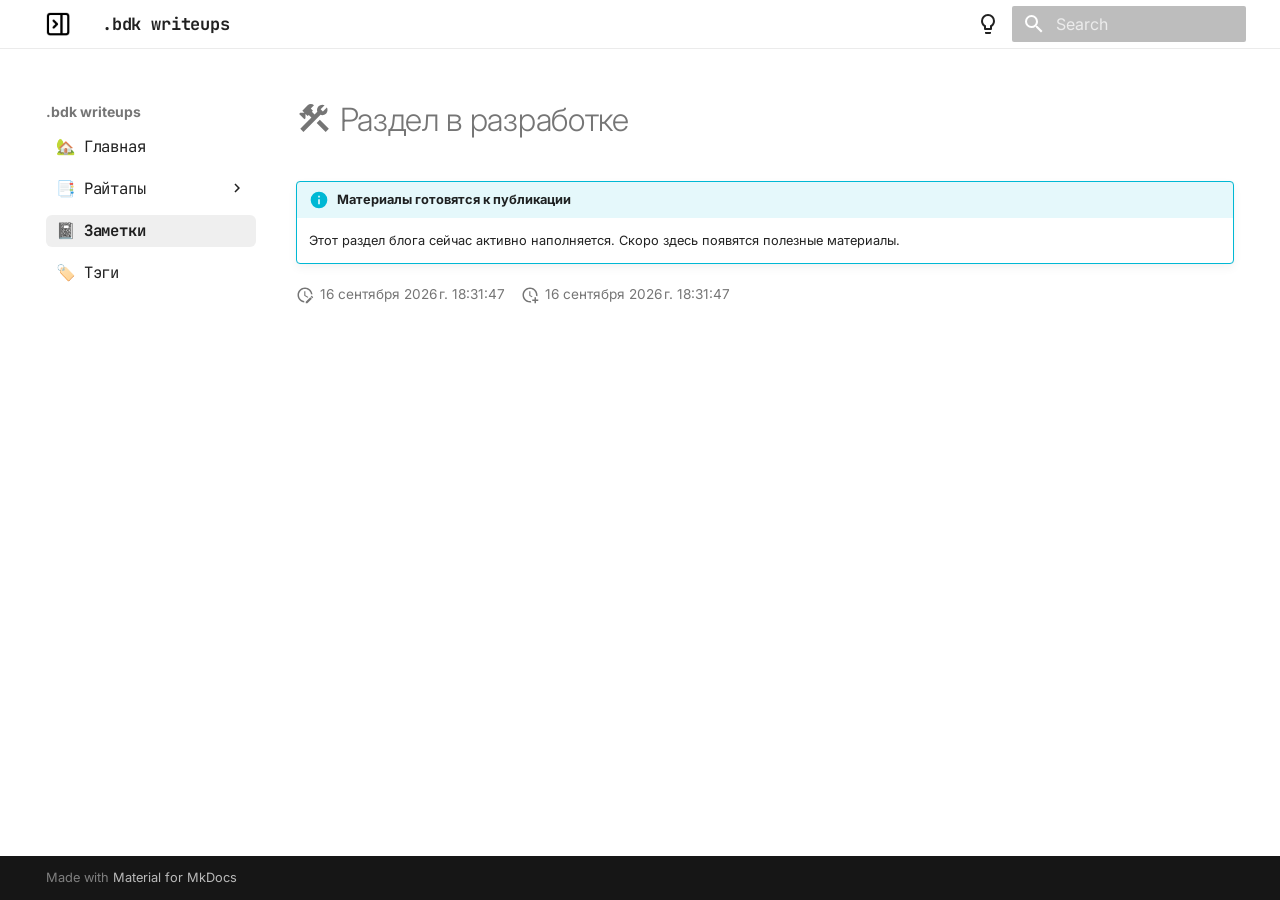
==== notes/index.html @ d3c8af9d "Deployed d3e4eca with MkDocs version: 1.6.1" ====
<!DOCTYPE html><html lang="en" class="no-js"><head>
    
      <meta charset="utf-8">
      <meta name="viewport" content="width=device-width,initial-scale=1">
      
      
      
        <link rel="canonical" href="https://bdk44.github.io/notes/">
      
      
        <link rel="prev" href="../linux/cherryblossom/">
      
      
        <link rel="next" href="../tags/">
      
      
        
      
      
      <link rel="icon" href="../bdk_favicon.webp">
      <meta name="generator" content="mkdocs-1.6.1, mkdocs-material-9.7.7">
    
    
      
        <title>📓 Заметки - .bdk writeups</title>
      
    
    
      <link rel="stylesheet" href="../assets/stylesheets/main.ec1eaa64.min.css">
      
        
        <link rel="stylesheet" href="../assets/stylesheets/palette.ab4e12ef.min.css">
      
      


    
    
      
    
    
      
        
        
        <link rel="preconnect" href="https://fonts.gstatic.com" crossorigin="">
        <link rel="stylesheet" href="https://fonts.googleapis.com/css?family=Inter:300,300i,400,400i,700,700i%7CJetBrains+Mono:400,400i,700,700i&amp;display=fallback">
        <style>:root{--md-text-font:"Inter";--md-code-font:"JetBrains Mono"}</style>
      
    
    
      <link rel="stylesheet" href="../stylesheets/custom.css">
    
    <script>__md_scope=new URL("..",location),__md_hash=e=>[...e].reduce(((e,_)=>(e<<5)-e+_.charCodeAt(0)),0),__md_get=(e,_=localStorage,t=__md_scope)=>JSON.parse(_.getItem(t.pathname+"."+e)),__md_set=(e,_,t=localStorage,a=__md_scope)=>{try{t.setItem(a.pathname+"."+e,JSON.stringify(_))}catch(e){}}</script>
    
      

    
    
  <link href="../assets/stylesheets/glightbox.min.css" rel="stylesheet"><script src="../assets/javascripts/glightbox.min.js"></script><style id="glightbox-style">
            html.glightbox-open { overflow: initial; height: 100%; }
            .gslide-title { margin-top: 0px; user-select: text; }
            .gslide-desc { color: #666; user-select: text; }
            .gslide-image img { background: white; }
            .gscrollbar-fixer { padding-right: 15px; }
            .gdesc-inner { font-size: 0.75rem; }
            body[data-md-color-scheme="slate"] .gdesc-inner { background: var(--md-default-bg-color); }
            body[data-md-color-scheme="slate"] .gslide-title { color: var(--md-default-fg-color); }
            body[data-md-color-scheme="slate"] .gslide-desc { color: var(--md-default-fg-color); }
        </style></head>
  
  
    
    
      
    
    
    
    
    <body dir="ltr" data-md-color-scheme="default" data-md-color-primary="indigo" data-md-color-accent="indigo">
  
    
    <input class="md-toggle" data-md-toggle="drawer" type="checkbox" id="__drawer" autocomplete="off">
    <input class="md-toggle" data-md-toggle="search" type="checkbox" id="__search" autocomplete="off">
    <label class="md-overlay" for="__drawer"></label>
    <div data-md-component="skip">
      
        
        <a href="#_1" class="md-skip">
          Skip to content
        </a>
      
    </div>
    <div data-md-component="announce">
      
    </div>
    
    
      

  

<header class="md-header md-header--shadow" data-md-component="header">
  <nav class="md-header__inner md-grid" aria-label="Header">
    <a href=".." title=".bdk writeups" class="md-header__button md-logo" aria-label=".bdk writeups" data-md-component="logo">
      
  <img src="../wr_logo.webp" alt="logo">

    </a>
    <label class="md-header__button md-icon" for="__drawer">
      
      <svg xmlns="http://www.w3.org/2000/svg" viewBox="0 0 24 24"><path d="M3 6h18v2H3zm0 5h18v2H3zm0 5h18v2H3z"></path></svg>
    </label>
    <div class="md-header__title" data-md-component="header-title">
      <div class="md-header__ellipsis">
        <div class="md-header__topic">
          <span class="md-ellipsis">
            .bdk writeups
          </span>
        </div>
        <div class="md-header__topic" data-md-component="header-topic">
          <span class="md-ellipsis">
            
              📓 Заметки
            
          </span>
        </div>
      </div>
    </div>
    
      
        <form class="md-header__option" data-md-component="palette">
  
    
    
    
    <input class="md-option" data-md-color-media="" data-md-color-scheme="default" data-md-color-primary="indigo" data-md-color-accent="indigo" aria-label="Переключить на тёмную тему" type="radio" name="__palette" id="__palette_0">
    
      <label class="md-header__button md-icon" title="Переключить на тёмную тему" for="__palette_1" hidden="">
        <svg xmlns="http://www.w3.org/2000/svg" viewBox="0 0 24 24"><path d="M12 2a7 7 0 0 1 7 7c0 2.38-1.19 4.47-3 5.74V17a1 1 0 0 1-1 1H9a1 1 0 0 1-1-1v-2.26C6.19 13.47 5 11.38 5 9a7 7 0 0 1 7-7M9 21v-1h6v1a1 1 0 0 1-1 1h-4a1 1 0 0 1-1-1m3-17a5 5 0 0 0-5 5c0 2.05 1.23 3.81 3 4.58V16h4v-2.42c1.77-.77 3-2.53 3-4.58a5 5 0 0 0-5-5"></path></svg>
      </label>
    
  
    
    
    
    <input class="md-option" data-md-color-media="" data-md-color-scheme="slate" data-md-color-primary="indigo" data-md-color-accent="indigo" aria-label="Переключить на светлую тему" type="radio" name="__palette" id="__palette_1">
    
      <label class="md-header__button md-icon" title="Переключить на светлую тему" for="__palette_0" hidden="">
        <svg xmlns="http://www.w3.org/2000/svg" viewBox="0 0 24 24"><path d="M12 2a7 7 0 0 0-7 7c0 2.38 1.19 4.47 3 5.74V17a1 1 0 0 0 1 1h6a1 1 0 0 0 1-1v-2.26c1.81-1.27 3-3.36 3-5.74a7 7 0 0 0-7-7M9 21a1 1 0 0 0 1 1h4a1 1 0 0 0 1-1v-1H9z"></path></svg>
      </label>
    
  
</form>
      
    
    
      <script>var palette=__md_get("__palette");if(palette&&palette.color){if("(prefers-color-scheme)"===palette.color.media){var media=matchMedia("(prefers-color-scheme: light)"),input=document.querySelector(media.matches?"[data-md-color-media='(prefers-color-scheme: light)']":"[data-md-color-media='(prefers-color-scheme: dark)']");palette.color.media=input.getAttribute("data-md-color-media"),palette.color.scheme=input.getAttribute("data-md-color-scheme"),palette.color.primary=input.getAttribute("data-md-color-primary"),palette.color.accent=input.getAttribute("data-md-color-accent")}for(var[key,value]of Object.entries(palette.color))document.body.setAttribute("data-md-color-"+key,value)}</script>
    
    
    
      
      
        <label class="md-header__button md-icon" for="__search">
          
          <svg xmlns="http://www.w3.org/2000/svg" viewBox="0 0 24 24"><path d="M9.5 3A6.5 6.5 0 0 1 16 9.5c0 1.61-.59 3.09-1.56 4.23l.27.27h.79l5 5-1.5 1.5-5-5v-.79l-.27-.27A6.52 6.52 0 0 1 9.5 16 6.5 6.5 0 0 1 3 9.5 6.5 6.5 0 0 1 9.5 3m0 2C7 5 5 7 5 9.5S7 14 9.5 14 14 12 14 9.5 12 5 9.5 5"></path></svg>
        </label>
        <div class="md-search" data-md-component="search" role="dialog">
  <label class="md-search__overlay" for="__search"></label>
  <div class="md-search__inner" role="search">
    <form class="md-search__form" name="search">
      <input type="text" class="md-search__input" name="query" aria-label="Search" placeholder="Search" autocapitalize="off" autocorrect="off" autocomplete="off" spellcheck="false" data-md-component="search-query" required="">
      <label class="md-search__icon md-icon" for="__search">
        
        <svg xmlns="http://www.w3.org/2000/svg" viewBox="0 0 24 24"><path d="M9.5 3A6.5 6.5 0 0 1 16 9.5c0 1.61-.59 3.09-1.56 4.23l.27.27h.79l5 5-1.5 1.5-5-5v-.79l-.27-.27A6.52 6.52 0 0 1 9.5 16 6.5 6.5 0 0 1 3 9.5 6.5 6.5 0 0 1 9.5 3m0 2C7 5 5 7 5 9.5S7 14 9.5 14 14 12 14 9.5 12 5 9.5 5"></path></svg>
        
        <svg xmlns="http://www.w3.org/2000/svg" viewBox="0 0 24 24"><path d="M20 11v2H8l5.5 5.5-1.42 1.42L4.16 12l7.92-7.92L13.5 5.5 8 11z"></path></svg>
      </label>
      <nav class="md-search__options" aria-label="Search">
        
        <button type="reset" class="md-search__icon md-icon" title="Clear" aria-label="Clear" tabindex="-1">
          
          <svg xmlns="http://www.w3.org/2000/svg" viewBox="0 0 24 24"><path d="M19 6.41 17.59 5 12 10.59 6.41 5 5 6.41 10.59 12 5 17.59 6.41 19 12 13.41 17.59 19 19 17.59 13.41 12z"></path></svg>
        </button>
      </nav>
      
    </form>
    <div class="md-search__output">
      <div class="md-search__scrollwrap" tabindex="0" data-md-scrollfix="">
        <div class="md-search-result" data-md-component="search-result">
          <div class="md-search-result__meta">
            Initializing search
          </div>
          <ol class="md-search-result__list" role="presentation"></ol>
        </div>
      </div>
    </div>
  </div>
</div>
      
    
    
  </nav>
  
</header>
    
    <div class="md-container" data-md-component="container">
      
      
        
          
        
      
      <main class="md-main" data-md-component="main">
        <div class="md-main__inner md-grid">
          
            
              
                
              
              <div class="md-sidebar md-sidebar--primary" data-md-component="sidebar" data-md-type="navigation">
                <div class="md-sidebar__scrollwrap">
                  <div class="md-sidebar__inner">
                    



<nav class="md-nav md-nav--primary" aria-label="Navigation" data-md-level="0">
  <label class="md-nav__title" for="__drawer">
    <a href=".." title=".bdk writeups" class="md-nav__button md-logo" aria-label=".bdk writeups" data-md-component="logo">
      
  <img src="../wr_logo.webp" alt="logo">

    </a>
    .bdk writeups
  </label>
  
  <ul class="md-nav__list" data-md-scrollfix="">
    
      
      
  
  
  
  
    <li class="md-nav__item">
      <a href=".." class="md-nav__link">
        
  
  
  <span class="md-ellipsis">
    
  
    🏡 Главная
  

    
  </span>
  
  

      </a>
    </li>
  

    
      
      
  
  
  
  
    
    
    
    
    
    <li class="md-nav__item md-nav__item--nested">
      
        
        
        <input class="md-nav__toggle md-toggle " type="checkbox" id="__nav_2">
        
          
          <label class="md-nav__link" for="__nav_2" id="__nav_2_label" tabindex="0">
            
  
  
  <span class="md-ellipsis">
    
  
    📑 Райтапы
  

    
  </span>
  
  

            <span class="md-nav__icon md-icon"></span>
          </label>
        
        <nav class="md-nav" data-md-level="1" aria-labelledby="__nav_2_label" aria-expanded="false">
          <label class="md-nav__title" for="__nav_2">
            <span class="md-nav__icon md-icon"></span>
            
  
    📑 Райтапы
  

          </label>
          <ul class="md-nav__list" data-md-scrollfix="">
            
              
                
  
  
  
  
    
    
    
    
    
    <li class="md-nav__item md-nav__item--nested">
      
        
        
        <input class="md-nav__toggle md-toggle " type="checkbox" id="__nav_2_1">
        
          
          <label class="md-nav__link" for="__nav_2_1" id="__nav_2_1_label" tabindex="0">
            
  
  
  <span class="md-ellipsis">
    
  
    🪟 Windows
  

    
  </span>
  
  

            <span class="md-nav__icon md-icon"></span>
          </label>
        
        <nav class="md-nav" data-md-level="2" aria-labelledby="__nav_2_1_label" aria-expanded="false">
          <label class="md-nav__title" for="__nav_2_1">
            <span class="md-nav__icon md-icon"></span>
            
  
    🪟 Windows
  

          </label>
          <ul class="md-nav__list" data-md-scrollfix="">
            
              
                
  
  
  
  
    <li class="md-nav__item">
      <a href="../Windows/administrator.md" class="md-nav__link">
        
  
  
  <span class="md-ellipsis">
    
  
    HTB: Administrator (Medium)
  

    
  </span>
  
  

      </a>
    </li>
  

              
            
          </ul>
        </nav>
      
    </li>
  

              
            
              
                
  
  
  
  
    
    
    
    
    
    <li class="md-nav__item md-nav__item--nested">
      
        
        
        <input class="md-nav__toggle md-toggle " type="checkbox" id="__nav_2_2">
        
          
          <label class="md-nav__link" for="__nav_2_2" id="__nav_2_2_label" tabindex="0">
            
  
  
  <span class="md-ellipsis">
    
  
    🐧 Linux
  

    
  </span>
  
  

            <span class="md-nav__icon md-icon"></span>
          </label>
        
        <nav class="md-nav" data-md-level="2" aria-labelledby="__nav_2_2_label" aria-expanded="false">
          <label class="md-nav__title" for="__nav_2_2">
            <span class="md-nav__icon md-icon"></span>
            
  
    🐧 Linux
  

          </label>
          <ul class="md-nav__list" data-md-scrollfix="">
            
              
                
  
  
  
  
    <li class="md-nav__item">
      <a href="../linux/cherryblossom/" class="md-nav__link">
        
  
  
    <svg xmlns="http://www.w3.org/2000/svg" viewBox="0 0 24 24"><path d="M10.705 0C7.54 0 4.902 2.285 4.349 5.291a4.525 4.525 0 0 0-4.107 4.5 4.525 4.525 0 0 0 4.52 4.52h6.761a.625.625 0 1 0 0-1.25H4.761a3.273 3.273 0 0 1-3.27-3.27A3.273 3.273 0 0 1 6.59 7.08a.625.625 0 0 0 .7-1.035 4.5 4.5 0 0 0-1.68-.69 5.22 5.22 0 0 1 5.096-4.104 5.22 5.22 0 0 1 5.174 4.57 5 5 0 0 0-.488.305.625.625 0 1 0 .731 1.013 3.25 3.25 0 0 1 1.912-.616 3.28 3.28 0 0 1 3.203 2.61.625.625 0 0 0 1.225-.251 4.53 4.53 0 0 0-4.428-3.61 4.5 4.5 0 0 0-.958.105C16.556 2.328 13.9 0 10.705 0m5.192 10.64a.9.9 0 0 0-.462.108.9.9 0 0 0-.313.29 1.3 1.3 0 0 0-.175.427 2.4 2.4 0 0 0-.054.514q0 .271.054.517.055.246.175.43a.9.9 0 0 0 .313.297q.19.11.462.11.27 0 .46-.11a.9.9 0 0 0 .309-.296q.12-.185.173-.431.054-.246.054-.517 0-.27-.054-.514a1.3 1.3 0 0 0-.173-.426.9.9 0 0 0-.309-.291.9.9 0 0 0-.46-.108m6.486 0a.9.9 0 0 0-.462.108.9.9 0 0 0-.313.29 1.3 1.3 0 0 0-.175.427 2.4 2.4 0 0 0-.053.514q0 .271.053.517.055.246.175.43a.9.9 0 0 0 .313.297q.19.11.462.11.27 0 .46-.11a.9.9 0 0 0 .31-.296q.117-.185.172-.431t.054-.517q0-.27-.054-.514a1.3 1.3 0 0 0-.173-.426.9.9 0 0 0-.308-.291.9.9 0 0 0-.461-.108m-8.537.068-.84.618.313.43.476-.368v1.877h.603v-2.557zm6.486 0-.841.618.314.43.477-.368v1.877h.603v-2.557zm-4.435.445q.119 0 .193.084.074.085.114.21.039.125.054.269a2.5 2.5 0 0 1 0 .533q-.015.145-.054.27a.6.6 0 0 1-.114.21.24.24 0 0 1-.193.085.25.25 0 0 1-.195-.086.6.6 0 0 1-.118-.209 1.3 1.3 0 0 1-.056-.27 2.7 2.7 0 0 1 0-.533q.015-.144.056-.27a.6.6 0 0 1 .118-.209.25.25 0 0 1 .195-.084m6.486 0q.12 0 .193.084.074.085.114.21t.054.269a2.5 2.5 0 0 1 0 .533q-.014.145-.054.27a.6.6 0 0 1-.114.21.24.24 0 0 1-.193.085.25.25 0 0 1-.195-.086.6.6 0 0 1-.117-.209 1.3 1.3 0 0 1-.056-.27 2.6 2.6 0 0 1 0-.533q.014-.144.056-.27a.6.6 0 0 1 .117-.209.25.25 0 0 1 .195-.084m-2.191 3.51a.93.93 0 0 0-.463.109.9.9 0 0 0-.312.291q-.12.182-.175.426a2.4 2.4 0 0 0-.054.514q0 .27.054.516t.175.432a.9.9 0 0 0 .312.296.9.9 0 0 0 .463.11q.27 0 .46-.11a.9.9 0 0 0 .308-.296 1.3 1.3 0 0 0 .174-.432q.054-.245.054-.516 0-.27-.054-.514a1.3 1.3 0 0 0-.174-.426.9.9 0 0 0-.309-.291.9.9 0 0 0-.46-.108zm-6.402.07-.841.617.314.43.476-.369v1.878h.604v-2.557zm2.125 0-.841.617.314.43.477-.369v1.878h.603v-2.557zm2.116 0-.84.617.313.43.477-.369v1.878h.603v-2.557zm2.16.443q.12 0 .194.085a.6.6 0 0 1 .114.21q.04.124.053.269a2.6 2.6 0 0 1 0 .532 1.3 1.3 0 0 1-.053.27.6.6 0 0 1-.114.21.24.24 0 0 1-.193.085.25.25 0 0 1-.196-.085.6.6 0 0 1-.117-.21 1.3 1.3 0 0 1-.056-.27 2.6 2.6 0 0 1 0-.532q.014-.145.056-.27a.6.6 0 0 1 .117-.209.25.25 0 0 1 .196-.085zm-6.729 3.073a.7.7 0 0 0-.335.078.66.66 0 0 0-.227.211.9.9 0 0 0-.127.31q-.04.177-.04.373c0 .196.013.256.04.375a.9.9 0 0 0 .127.313.65.65 0 0 0 .227.215q.138.08.335.08a.66.66 0 0 0 .334-.08.65.65 0 0 0 .225-.215q.086-.135.125-.313a1.8 1.8 0 0 0 .04-.375q0-.195-.04-.373a.9.9 0 0 0-.125-.31.66.66 0 0 0-.225-.21.67.67 0 0 0-.334-.08zm3.086 0a.7.7 0 0 0-.336.078.66.66 0 0 0-.226.211.9.9 0 0 0-.127.31 1.7 1.7 0 0 0-.04.373q0 .197.04.375a.9.9 0 0 0 .127.313q.088.135.226.215.14.08.336.08a.66.66 0 0 0 .334-.08.65.65 0 0 0 .224-.215q.087-.135.126-.313a1.75 1.75 0 0 0 0-.748 1 1 0 0 0-.126-.31.66.66 0 0 0-.224-.21.67.67 0 0 0-.334-.08zm5.108 0a.7.7 0 0 0-.336.078.66.66 0 0 0-.226.211.9.9 0 0 0-.127.31q-.04.177-.04.373c0 .196.013.256.04.375a.9.9 0 0 0 .127.313q.087.135.226.215.14.08.336.08t.334-.08a.65.65 0 0 0 .224-.215q.087-.135.126-.313a1.8 1.8 0 0 0 .04-.375q0-.195-.04-.373a1 1 0 0 0-.126-.31.66.66 0 0 0-.224-.21.67.67 0 0 0-.334-.08zm-6.658.05-.61.448.227.311.346-.266v1.362h.438v-1.856zm3.068 0-.61.448.227.311.346-.266v1.362h.438v-1.856zm5.108 0-.611.448.228.311.346-.266v1.362h.438v-1.856zm-9.712.322q.087 0 .14.062a.4.4 0 0 1 .083.151 1 1 0 0 1 .04.196 2 2 0 0 1 0 .386 1 1 0 0 1-.04.197.4.4 0 0 1-.083.152.18.18 0 0 1-.14.061.18.18 0 0 1-.141-.06.4.4 0 0 1-.085-.153 1 1 0 0 1-.041-.197 2 2 0 0 1 0-.386 1 1 0 0 1 .04-.196.4.4 0 0 1 .086-.151.18.18 0 0 1 .141-.062m3.086 0q.086 0 .14.062a.4.4 0 0 1 .082.151 1 1 0 0 1 .04.196 2 2 0 0 1 0 .386 1 1 0 0 1-.04.197.4.4 0 0 1-.082.152.18.18 0 0 1-.14.061.18.18 0 0 1-.141-.06.4.4 0 0 1-.086-.153 1 1 0 0 1-.04-.197 2 2 0 0 1-.011-.195q0-.086.01-.191a1 1 0 0 1 .041-.196.4.4 0 0 1 .086-.151.18.18 0 0 1 .141-.062m5.108 0q.087 0 .14.062a.4.4 0 0 1 .082.151 1 1 0 0 1 .04.196 2 2 0 0 1 0 .386 1 1 0 0 1-.04.197.4.4 0 0 1-.082.152.18.18 0 0 1-.14.061.18.18 0 0 1-.142-.06.4.4 0 0 1-.085-.153 1 1 0 0 1-.04-.197 2 2 0 0 1-.011-.195q0-.086.01-.191a1 1 0 0 1 .04-.196.5.5 0 0 1 .086-.151.18.18 0 0 1 .142-.062m-1.684 1.814a.7.7 0 0 0-.336.079.66.66 0 0 0-.227.21.9.9 0 0 0-.127.31 1.7 1.7 0 0 0 0 .748 1 1 0 0 0 .127.314q.088.135.227.215.14.08.336.08a.66.66 0 0 0 .334-.08.65.65 0 0 0 .224-.215q.087-.135.126-.314a1.7 1.7 0 0 0-.001-.747.9.9 0 0 0-.125-.31.65.65 0 0 0-.224-.211.67.67 0 0 0-.334-.079m3.063 0a.7.7 0 0 0-.336.079.7.7 0 0 0-.227.21.9.9 0 0 0-.127.31 1.7 1.7 0 0 0 0 .748.9.9 0 0 0 .127.314.66.66 0 0 0 .227.215q.138.08.336.08a.65.65 0 0 0 .334-.08.65.65 0 0 0 .223-.215q.087-.135.126-.314a1.7 1.7 0 0 0 0-.747.9.9 0 0 0-.126-.31.65.65 0 0 0-.223-.211.67.67 0 0 0-.334-.079m-1.545.05-.611.448.228.312.346-.267v1.363h.438v-1.856zm-1.518.323q.086 0 .14.061a.4.4 0 0 1 .082.152 1 1 0 0 1 .04.195 2 2 0 0 1 0 .387 1 1 0 0 1-.04.197.4.4 0 0 1-.082.152.18.18 0 0 1-.14.06.18.18 0 0 1-.142-.06.4.4 0 0 1-.085-.152 1 1 0 0 1-.04-.197 2 2 0 0 1-.011-.195q0-.087.01-.192a1 1 0 0 1 .041-.195q.03-.09.085-.152a.18.18 0 0 1 .142-.061m3.063 0q.086 0 .14.061a.4.4 0 0 1 .082.152 1 1 0 0 1 .04.195 2 2 0 0 1 0 .387 1 1 0 0 1-.04.197.4.4 0 0 1-.083.152.18.18 0 0 1-.14.06.18.18 0 0 1-.141-.06.4.4 0 0 1-.085-.152 1 1 0 0 1-.04-.197 2 2 0 0 1 0-.387 1 1 0 0 1 .04-.195q.03-.09.085-.152a.18.18 0 0 1 .142-.061m-9.713.185a.47.47 0 0 0-.232.055.46.46 0 0 0-.157.146.6.6 0 0 0-.089.215 1.2 1.2 0 0 0-.027.259q0 .135.027.26a.7.7 0 0 0 .089.216q.06.094.157.149a.46.46 0 0 0 .232.056q.136-.001.231-.056a.45.45 0 0 0 .156-.149.7.7 0 0 0 .087-.217 1.2 1.2 0 0 0 0-.518.7.7 0 0 0-.087-.215.45.45 0 0 0-.156-.146.46.46 0 0 0-.23-.055zm1.052.035-.423.31.158.217.24-.185v.944h.303v-1.286zm-1.052.224q.06 0 .097.042a.3.3 0 0 1 .057.105.7.7 0 0 1 .028.136q.006.073.007.133 0 .06-.007.135a.7.7 0 0 1-.028.136.3.3 0 0 1-.057.105.12.12 0 0 1-.097.043.13.13 0 0 1-.098-.043.3.3 0 0 1-.059-.105.6.6 0 0 1-.028-.136 1.4 1.4 0 0 1 0-.268.6.6 0 0 1 .028-.136.3.3 0 0 1 .06-.105.13.13 0 0 1 .097-.042m3.775 1.394a.46.46 0 0 0-.232.054.45.45 0 0 0-.157.146.6.6 0 0 0-.088.214 1.2 1.2 0 0 0 0 .519.6.6 0 0 0 .088.217.46.46 0 0 0 .157.15.46.46 0 0 0 .232.054.45.45 0 0 0 .232-.055.45.45 0 0 0 .155-.149.7.7 0 0 0 .087-.217 1.2 1.2 0 0 0 0-.519.6.6 0 0 0-.087-.214.45.45 0 0 0-.155-.146.46.46 0 0 0-.232-.054m1.052.034-.423.31.158.216.24-.185v.945h.303V22.68zm-1.052.223q.06 0 .098.043a.3.3 0 0 1 .057.105.6.6 0 0 1 .027.135 1.3 1.3 0 0 1 0 .268.7.7 0 0 1-.027.137.3.3 0 0 1-.057.105.12.12 0 0 1-.098.042.13.13 0 0 1-.098-.042.3.3 0 0 1-.059-.105.6.6 0 0 1-.028-.137 1.4 1.4 0 0 1 0-.268.6.6 0 0 1 .028-.135.3.3 0 0 1 .06-.105.12.12 0 0 1 .097-.043"></path></svg>
  
  <span class="md-ellipsis">
    
  
    THM: CherryBlossom (Hard)
  

    
  </span>
  
  

      </a>
    </li>
  

              
            
          </ul>
        </nav>
      
    </li>
  

              
            
          </ul>
        </nav>
      
    </li>
  

    
      
      
  
  
    
  
  
  
    <li class="md-nav__item md-nav__item--active">
      
      <input class="md-nav__toggle md-toggle" type="checkbox" id="__toc">
      
      
        
      
      
      <a href="./" class="md-nav__link md-nav__link--active">
        
  
  
  <span class="md-ellipsis">
    
  
    📓 Заметки
  

    
  </span>
  
  

      </a>
      
    </li>
  

    
      
      
  
  
  
  
    <li class="md-nav__item">
      <a href="../tags/" class="md-nav__link">
        
  
  
  <span class="md-ellipsis">
    
  
    🏷️ Тэги
  

    
  </span>
  
  

      </a>
    </li>
  

    
  </ul>
</nav>
                  </div>
                </div>
              </div>
            
            
              
                
              
              <div class="md-sidebar md-sidebar--secondary" data-md-component="sidebar" data-md-type="toc" hidden="">
                <div class="md-sidebar__scrollwrap">
                  <div class="md-sidebar__inner">
                    

  

<nav class="md-nav md-nav--secondary" aria-label="Оглавление">
  
  
  
    
  
  
</nav>
                  </div>
                </div>
              </div>
            
          
          
            <div class="md-content" data-md-component="content">
              
              <article class="md-content__inner md-typeset">
                
                  
  




<h1 id="_1"><span class="twemoji"><svg xmlns="http://www.w3.org/2000/svg" viewBox="0 0 24 24"><path d="m13.78 15.3 6 6 2.11-2.16-6-6zm3.72-5.2c-.39 0-.81-.05-1.14-.19L4.97 21.25l-2.11-2.11 7.41-7.4L8.5 9.96l-.72.7-1.45-1.41v2.86l-.7.7-3.52-3.56.7-.7h2.81l-1.4-1.41 3.56-3.56a2.976 2.976 0 0 1 4.22 0L9.89 5.74l1.41 1.4-.71.71 1.79 1.78 1.82-1.88c-.14-.33-.2-.75-.2-1.12a3.49 3.49 0 0 1 3.5-3.52c.59 0 1.11.14 1.58.42L16.41 6.2l1.5 1.5 2.67-2.67c.28.47.42.97.42 1.6 0 1.92-1.55 3.47-3.5 3.47"></path></svg></span> Раздел в разработке<a class="headerlink" href="#_1" title="Permanent link">¶</a></h1>
<div class="admonition info">
<p class="admonition-title">Материалы готовятся к публикации</p>
<p>Этот раздел блога сейчас активно наполняется. Скоро здесь появятся полезные материалы.</p>
</div>







  
    
  
  
    
  


  <aside class="md-source-file">
    
      
  <span class="md-source-file__fact">
    <span class="md-icon" title="Last update">
      <svg xmlns="http://www.w3.org/2000/svg" viewBox="0 0 24 24"><path d="M21 13.1c-.1 0-.3.1-.4.2l-1 1 2.1 2.1 1-1c.2-.2.2-.6 0-.8l-1.3-1.3c-.1-.1-.2-.2-.4-.2m-1.9 1.8-6.1 6V23h2.1l6.1-6.1zM12.5 7v5.2l4 2.4-1 1L11 13V7zM11 21.9c-5.1-.5-9-4.8-9-9.9C2 6.5 6.5 2 12 2c5.3 0 9.6 4.1 10 9.3-.3-.1-.6-.2-1-.2s-.7.1-1 .2C19.6 7.2 16.2 4 12 4c-4.4 0-8 3.6-8 8 0 4.1 3.1 7.5 7.1 7.9l-.1.2z"></path></svg>
    </span>
    <span class="git-revision-date-localized-plugin git-revision-date-localized-plugin-datetime" title="16 сентября 2026 г. 18:31:47 MSK">16 сентября 2026 г. 18:31:47</span>
  </span>

    
    
      
  <span class="md-source-file__fact">
    <span class="md-icon" title="Created">
      <svg xmlns="http://www.w3.org/2000/svg" viewBox="0 0 24 24"><path d="M14.47 15.08 11 13V7h1.5v5.25l3.08 1.83c-.41.28-.79.62-1.11 1m-1.39 4.84c-.36.05-.71.08-1.08.08-4.42 0-8-3.58-8-8s3.58-8 8-8 8 3.58 8 8c0 .37-.03.72-.08 1.08.69.1 1.33.32 1.92.64.1-.56.16-1.13.16-1.72 0-5.5-4.5-10-10-10S2 6.5 2 12s4.47 10 10 10c.59 0 1.16-.06 1.72-.16-.32-.59-.54-1.23-.64-1.92M18 15v3h-3v2h3v3h2v-3h3v-2h-3v-3z"></path></svg>
    </span>
    <span class="git-revision-date-localized-plugin git-revision-date-localized-plugin-datetime" title="16 сентября 2026 г. 18:31:47 MSK">16 сентября 2026 г. 18:31:47</span>
  </span>

    
    
    
  </aside>



  



                
              </article>
            </div>
          
          
<script>var target=document.getElementById(location.hash.slice(1));target&&target.name&&(target.checked=target.name.startsWith("__tabbed_"))</script>
        </div>
        
      </main>
      
        <footer class="md-footer">
  
  <div class="md-footer-meta md-typeset">
    <div class="md-footer-meta__inner md-grid">
      <div class="md-copyright">
  
  
    Made with
    <a href="https://squidfunk.github.io/mkdocs-material/" target="_blank" rel="noopener">
      Material for MkDocs
    </a>
  
</div>
      
    </div>
  </div>
</footer>
      
    </div>
    <div class="md-dialog" data-md-component="dialog">
      <div class="md-dialog__inner md-typeset"></div>
    </div>
    
    
    
      
      
      <script id="__config" type="application/json">{"annotate": null, "base": "..", "features": ["toc.follow", "header.autohide"], "search": "../assets/javascripts/workers/search.2c215733.min.js", "tags": null, "translations": {"clipboard.copied": "Copied to clipboard", "clipboard.copy": "Copy to clipboard", "search.result.more.one": "1 more on this page", "search.result.more.other": "# more on this page", "search.result.none": "No matching documents", "search.result.one": "1 matching document", "search.result.other": "# matching documents", "search.result.placeholder": "Type to start searching", "search.result.term.missing": "Missing", "select.version": "Select version"}, "version": null}</script>
    
    
      <script src="../assets/javascripts/bundle.d7400e89.min.js"></script>
      
    
  
<script id="init-glightbox">const lightbox = GLightbox({"touchNavigation": true, "loop": false, "zoomable": true, "draggable": true, "openEffect": "zoom", "closeEffect": "zoom", "slideEffect": "slide"});
document$.subscribe(()=>{ lightbox.reload(); });
</script></body></html>
---- assets/stylesheets/main.ec1eaa64.min.css ----
@charset "UTF-8";html{-webkit-text-size-adjust:none;-moz-text-size-adjust:none;text-size-adjust:none;box-sizing:border-box}*,:after,:before{box-sizing:inherit}@media (prefers-reduced-motion){*,:after,:before{transition:none!important}}body{margin:0}a,button,input,label{-webkit-tap-highlight-color:transparent}a{color:inherit;text-decoration:none}hr{border:0;box-sizing:initial;display:block;height:.05rem;overflow:visible;padding:0}small{font-size:80%}sub,sup{line-height:1em}img{border-style:none}table{border-collapse:initial;border-spacing:0}td,th{font-weight:400;vertical-align:top}button{background:#0000;border:0;font-family:inherit;font-size:inherit;margin:0;padding:0}input{border:0;outline:none}:root{--md-primary-fg-color:#4051b5;--md-primary-fg-color--light:#5d6cc0;--md-primary-fg-color--dark:#303fa1;--md-primary-bg-color:#fff;--md-primary-bg-color--light:#ffffffb3;--md-accent-fg-color:#526cfe;--md-accent-fg-color--transparent:#526cfe1a;--md-accent-bg-color:#fff;--md-accent-bg-color--light:#ffffffb3}[data-md-color-scheme=default]{color-scheme:light}[data-md-color-scheme=default] img[src$="#gh-dark-mode-only"],[data-md-color-scheme=default] img[src$="#only-dark"]{display:none}:root,[data-md-color-scheme=default]{--md-hue:225deg;--md-default-fg-color:#000000de;--md-default-fg-color--light:#0000008a;--md-default-fg-color--lighter:#00000052;--md-default-fg-color--lightest:#00000012;--md-default-bg-color:#fff;--md-default-bg-color--light:#ffffffb3;--md-default-bg-color--lighter:#ffffff4d;--md-default-bg-color--lightest:#ffffff1f;--md-code-fg-color:#36464e;--md-code-bg-color:#f5f5f5;--md-code-bg-color--light:#f5f5f5b3;--md-code-bg-color--lighter:#f5f5f54d;--md-code-hl-color:#4287ff;--md-code-hl-color--light:#4287ff1a;--md-code-hl-number-color:#d52a2a;--md-code-hl-special-color:#db1457;--md-code-hl-function-color:#a846b9;--md-code-hl-constant-color:#6e59d9;--md-code-hl-keyword-color:#3f6ec6;--md-code-hl-string-color:#1c7d4d;--md-code-hl-name-color:var(--md-code-fg-color);--md-code-hl-operator-color:var(--md-default-fg-color--light);--md-code-hl-punctuation-color:var(--md-default-fg-color--light);--md-code-hl-comment-color:var(--md-default-fg-color--light);--md-code-hl-generic-color:var(--md-default-fg-color--light);--md-code-hl-variable-color:var(--md-default-fg-color--light);--md-typeset-color:var(--md-default-fg-color);--md-typeset-a-color:var(--md-primary-fg-color);--md-typeset-del-color:#f5503d26;--md-typeset-ins-color:#0bd57026;--md-typeset-kbd-color:#fafafa;--md-typeset-kbd-accent-color:#fff;--md-typeset-kbd-border-color:#b8b8b8;--md-typeset-mark-color:#ffff0080;--md-typeset-table-color:#0000001f;--md-typeset-table-color--light:rgba(0,0,0,.035);--md-admonition-fg-color:var(--md-default-fg-color);--md-admonition-bg-color:var(--md-default-bg-color);--md-warning-fg-color:#000000de;--md-warning-bg-color:#ff9;--md-footer-fg-color:#fff;--md-footer-fg-color--light:#ffffffb3;--md-footer-fg-color--lighter:#ffffff73;--md-footer-bg-color:#000000de;--md-footer-bg-color--dark:#00000052;--md-shadow-z1:0 0.2rem 0.5rem #0000000d,0 0 0.05rem #0000001a;--md-shadow-z2:0 0.2rem 0.5rem #0000001a,0 0 0.05rem #00000040;--md-shadow-z3:0 0.2rem 0.5rem #0003,0 0 0.05rem #00000059}.md-icon svg{fill:currentcolor;display:block;height:1.2rem;width:1.2rem}body{-webkit-font-smoothing:antialiased;-moz-osx-font-smoothing:grayscale;--md-text-font-family:var(--md-text-font,_),-apple-system,BlinkMacSystemFont,Helvetica,Arial,sans-serif;--md-code-font-family:var(--md-code-font,_),SFMono-Regular,Consolas,Menlo,monospace}aside,body,input{font-feature-settings:"kern","liga";color:var(--md-typeset-color);font-family:var(--md-text-font-family)}code,kbd,pre{font-feature-settings:"kern";font-family:var(--md-code-font-family)}:root{--md-typeset-table-sort-icon:url('data:image/svg+xml;charset=utf-8,<svg xmlns="http://www.w3.org/2000/svg" viewBox="0 0 24 24"><path d="m18 21-4-4h3V7h-3l4-4 4 4h-3v10h3M2 19v-2h10v2M2 13v-2h7v2M2 7V5h4v2z"/></svg>');--md-typeset-table-sort-icon--asc:url('data:image/svg+xml;charset=utf-8,<svg xmlns="http://www.w3.org/2000/svg" viewBox="0 0 24 24"><path d="M19 17h3l-4 4-4-4h3V3h2M2 17h10v2H2M6 5v2H2V5m0 6h7v2H2z"/></svg>');--md-typeset-table-sort-icon--desc:url('data:image/svg+xml;charset=utf-8,<svg xmlns="http://www.w3.org/2000/svg" viewBox="0 0 24 24"><path d="M19 7h3l-4-4-4 4h3v14h2M2 17h10v2H2M6 5v2H2V5m0 6h7v2H2z"/></svg>')}.md-typeset{-webkit-print-color-adjust:exact;color-adjust:exact;font-size:.8rem;line-height:1.6;overflow-wrap:break-word}@media print{.md-typeset{font-size:.68rem}}.md-typeset blockquote,.md-typeset dl,.md-typeset figure,.md-typeset ol,.md-typeset pre,.md-typeset ul{margin-bottom:1em;margin-top:1em}.md-typeset h1{color:var(--md-default-fg-color--light);font-size:2em;line-height:1.3;margin:0 0 1.25em}.md-typeset h1,.md-typeset h2{font-weight:300;letter-spacing:-.01em}.md-typeset h2{font-size:1.5625em;line-height:1.4;margin:1.6em 0 .64em}.md-typeset h3{font-size:1.25em;font-weight:400;letter-spacing:-.01em;line-height:1.5;margin:1.6em 0 .8em}.md-typeset h2+h3{margin-top:.8em}.md-typeset h4{font-weight:700;letter-spacing:-.01em;margin:1em 0}.md-typeset h5,.md-typeset h6{color:var(--md-default-fg-color--light);font-size:.8em;font-weight:700;letter-spacing:-.01em;margin:1.25em 0}.md-typeset h5{text-transform:uppercase}.md-typeset h5 code{text-transform:none}.md-typeset hr{border-bottom:.05rem solid var(--md-default-fg-color--lightest);display:flow-root;margin:1.5em 0}.md-typeset a{color:var(--md-typeset-a-color);word-break:break-word}.md-typeset a,.md-typeset a:before{transition:color 125ms}.md-typeset a:focus,.md-typeset a:hover{color:var(--md-accent-fg-color)}.md-typeset a:focus code,.md-typeset a:hover code{background-color:var(--md-accent-fg-color--transparent);color:var(--md-accent-fg-color)}.md-typeset a code{color:var(--md-typeset-a-color)}.md-typeset a.focus-visible{outline-color:var(--md-accent-fg-color);outline-offset:.2rem}.md-typeset code,.md-typeset kbd,.md-typeset pre{color:var(--md-code-fg-color);direction:ltr;font-variant-ligatures:none;transition:background-color 125ms}@media print{.md-typeset code,.md-typeset kbd,.md-typeset pre{white-space:pre-wrap}}.md-typeset code{background-color:var(--md-code-bg-color);border-radius:.1rem;-webkit-box-decoration-break:clone;box-decoration-break:clone;font-size:.85em;padding:0 .2941176471em;transition:color 125ms,background-color 125ms;word-break:break-word}.md-typeset code:not(.focus-visible){-webkit-tap-highlight-color:transparent;outline:none}.md-typeset pre{display:flow-root;line-height:1.4;position:relative}.md-typeset pre>code{-webkit-box-decoration-break:slice;box-decoration-break:slice;box-shadow:none;display:block;margin:0;outline-color:var(--md-accent-fg-color);overflow:auto;padding:.7720588235em 1.1764705882em;scrollbar-color:var(--md-default-fg-color--lighter) #0000;scrollbar-width:thin;touch-action:auto;word-break:normal}.md-typeset pre>code:hover{scrollbar-color:var(--md-accent-fg-color) #0000}.md-typeset pre>code::-webkit-scrollbar{height:.2rem;width:.2rem}.md-typeset pre>code::-webkit-scrollbar-thumb{background-color:var(--md-default-fg-color--lighter)}.md-typeset pre>code::-webkit-scrollbar-thumb:hover{background-color:var(--md-accent-fg-color)}.md-typeset kbd{background-color:var(--md-typeset-kbd-color);border-radius:.1rem;box-shadow:0 .1rem 0 .05rem var(--md-typeset-kbd-border-color),0 .1rem 0 var(--md-typeset-kbd-border-color),0 -.1rem .2rem var(--md-typeset-kbd-accent-color) inset;color:var(--md-default-fg-color);display:inline-block;font-size:.75em;padding:0 .6666666667em;vertical-align:text-top;word-break:break-word}.md-typeset mark{background-color:var(--md-typeset-mark-color);-webkit-box-decoration-break:clone;box-decoration-break:clone;color:inherit;word-break:break-word}.md-typeset abbr{cursor:help;text-decoration:none}.md-typeset [data-preview],.md-typeset abbr{border-bottom:.05rem dotted var(--md-default-fg-color--light)}.md-typeset small{opacity:.75}[dir=ltr] .md-typeset sub,[dir=ltr] .md-typeset sup{margin-left:.078125em}[dir=rtl] .md-typeset sub,[dir=rtl] .md-typeset sup{margin-right:.078125em}[dir=ltr] .md-typeset blockquote{padding-left:.6rem}[dir=rtl] .md-typeset blockquote{padding-right:.6rem}[dir=ltr] .md-typeset blockquote{border-left:.2rem solid var(--md-default-fg-color--lighter)}[dir=rtl] .md-typeset blockquote{border-right:.2rem solid var(--md-default-fg-color--lighter)}.md-typeset blockquote{color:var(--md-default-fg-color--light);margin-left:0;margin-right:0}.md-typeset ul{list-style-type:disc}.md-typeset ul[type]{list-style-type:revert-layer}[dir=ltr] .md-typeset ol,[dir=ltr] .md-typeset ul{margin-left:.625em}[dir=rtl] .md-typeset ol,[dir=rtl] .md-typeset ul{margin-right:.625em}.md-typeset ol,.md-typeset ul{padding:0}.md-typeset ol:not([hidden]),.md-typeset ul:not([hidden]){display:flow-root}.md-typeset ol ol,.md-typeset ul ol{list-style-type:lower-alpha}.md-typeset ol ol ol,.md-typeset ul ol ol{list-style-type:lower-roman}.md-typeset ol ol ol ol,.md-typeset ul ol ol ol{list-style-type:upper-alpha}.md-typeset ol ol ol ol ol,.md-typeset ul ol ol ol ol{list-style-type:upper-roman}.md-typeset ol[type],.md-typeset ul[type]{list-style-type:revert-layer}[dir=ltr] .md-typeset ol li,[dir=ltr] .md-typeset ul li{margin-left:1.25em}[dir=rtl] .md-typeset ol li,[dir=rtl] .md-typeset ul li{margin-right:1.25em}.md-typeset ol li,.md-typeset ul li{margin-bottom:.5em}.md-typeset ol li blockquote,.md-typeset ol li p,.md-typeset ul li blockquote,.md-typeset ul li p{margin:.5em 0}.md-typeset ol li:last-child,.md-typeset ul li:last-child{margin-bottom:0}[dir=ltr] .md-typeset ol li ol,[dir=ltr] .md-typeset ol li ul,[dir=ltr] .md-typeset ul li ol,[dir=ltr] .md-typeset ul li ul{margin-left:.625em}[dir=rtl] .md-typeset ol li ol,[dir=rtl] .md-typeset ol li ul,[dir=rtl] .md-typeset ul li ol,[dir=rtl] .md-typeset ul li ul{margin-right:.625em}.md-typeset ol li ol,.md-typeset ol li ul,.md-typeset ul li ol,.md-typeset ul li ul{margin-bottom:.5em;margin-top:.5em}[dir=ltr] .md-typeset dd{margin-left:1.875em}[dir=rtl] .md-typeset dd{margin-right:1.875em}.md-typeset dd{margin-bottom:1.5em;margin-top:1em}.md-typeset img,.md-typeset svg,.md-typeset video{height:auto;max-width:100%}.md-typeset img[align=left]{margin:1em 1em 1em 0}.md-typeset img[align=right]{margin:1em 0 1em 1em}.md-typeset img[align]:only-child{margin-top:0}.md-typeset figure{display:flow-root;margin:1em auto;max-width:100%;text-align:center;width:fit-content}.md-typeset figure img{display:block;margin:0 auto}.md-typeset figcaption{font-style:italic;margin:1em auto;max-width:24rem}.md-typeset iframe{max-width:100%}.md-typeset table:not([class]){background-color:var(--md-default-bg-color);border:.05rem solid var(--md-typeset-table-color);border-radius:.1rem;display:inline-block;font-size:.64rem;max-width:100%;overflow:auto;touch-action:auto}@media print{.md-typeset table:not([class]){display:table}}.md-typeset table:not([class])+*{margin-top:1.5em}.md-typeset table:not([class]) td>:first-child,.md-typeset table:not([class]) th>:first-child{margin-top:0}.md-typeset table:not([class]) td>:last-child,.md-typeset table:not([class]) th>:last-child{margin-bottom:0}.md-typeset table:not([class]) td:not([align]),.md-typeset table:not([class]) th:not([align]){text-align:left}[dir=rtl] .md-typeset table:not([class]) td:not([align]),[dir=rtl] .md-typeset table:not([class]) th:not([align]){text-align:right}.md-typeset table:not([class]) th{font-weight:700;min-width:5rem;padding:.9375em 1.25em;vertical-align:top}.md-typeset table:not([class]) td{border-top:.05rem solid var(--md-typeset-table-color);padding:.9375em 1.25em;vertical-align:top}.md-typeset table:not([class]) tbody tr{transition:background-color 125ms}.md-typeset table:not([class]) tbody tr:hover{background-color:var(--md-typeset-table-color--light);box-shadow:0 .05rem 0 var(--md-default-bg-color) inset}.md-typeset table:not([class]) a{word-break:normal}.md-typeset table th[role=columnheader]{cursor:pointer}[dir=ltr] .md-typeset table th[role=columnheader]:after{margin-left:.5em}[dir=rtl] .md-typeset table th[role=columnheader]:after{margin-right:.5em}.md-typeset table th[role=columnheader]:after{content:"";display:inline-block;height:1.2em;-webkit-mask-image:var(--md-typeset-table-sort-icon);mask-image:var(--md-typeset-table-sort-icon);-webkit-mask-repeat:no-repeat;mask-repeat:no-repeat;-webkit-mask-size:contain;mask-size:contain;transition:background-color 125ms;vertical-align:text-bottom;width:1.2em}.md-typeset table th[role=columnheader]:hover:after{background-color:var(--md-default-fg-color--lighter)}.md-typeset table th[role=columnheader][aria-sort=ascending]:after{background-color:var(--md-default-fg-color--light);-webkit-mask-image:var(--md-typeset-table-sort-icon--asc);mask-image:var(--md-typeset-table-sort-icon--asc)}.md-typeset table th[role=columnheader][aria-sort=descending]:after{background-color:var(--md-default-fg-color--light);-webkit-mask-image:var(--md-typeset-table-sort-icon--desc);mask-image:var(--md-typeset-table-sort-icon--desc)}.md-typeset__scrollwrap{margin:1em -.8rem;overflow-x:auto;touch-action:auto}.md-typeset__table{display:inline-block;margin-bottom:.5em;padding:0 .8rem}@media print{.md-typeset__table{display:block}}html .md-typeset__table table{display:table;margin:0;overflow:hidden;width:100%}@media screen and (max-width:44.984375em){.md-content__inner>pre{margin:1em -.8rem}.md-content__inner>pre code{border-radius:0}}.md-typeset .md-author{border-radius:100%;display:block;flex-shrink:0;height:1.6rem;overflow:hidden;position:relative;transition:color 125ms,transform 125ms;width:1.6rem}.md-typeset .md-author img{display:block}.md-typeset .md-author--more{background:var(--md-default-fg-color--lightest);color:var(--md-default-fg-color--lighter);font-size:.6rem;font-weight:700;line-height:1.6rem;text-align:center}.md-typeset .md-author--long{height:2.4rem;width:2.4rem}.md-typeset a.md-author{transform:scale(1)}.md-typeset a.md-author img{border-radius:100%;filter:grayscale(100%) opacity(75%);transition:filter 125ms}.md-typeset a.md-author:focus,.md-typeset a.md-author:hover{transform:scale(1.1);z-index:1}.md-typeset a.md-author:focus img,.md-typeset a.md-author:hover img{filter:grayscale(0)}.md-banner{background-color:var(--md-footer-bg-color);color:var(--md-footer-fg-color);overflow:auto}@media print{.md-banner{display:none}}.md-banner--warning{background-color:var(--md-warning-bg-color);color:var(--md-warning-fg-color)}.md-banner__inner{font-size:.7rem;margin:.6rem auto;padding:0 .8rem}[dir=ltr] .md-banner__button{float:right}[dir=rtl] .md-banner__button{float:left}.md-banner__button{color:inherit;cursor:pointer;transition:opacity .25s}.no-js .md-banner__button{display:none}.md-banner__button:hover{opacity:.7}html{font-size:125%;height:100%;overflow-x:hidden}@media screen and (min-width:100em){html{font-size:137.5%}}@media screen and (min-width:125em){html{font-size:150%}}body{background-color:var(--md-default-bg-color);display:flex;flex-direction:column;font-size:.5rem;min-height:100%;position:relative;width:100%}@media print{body{display:block}}@media screen and (max-width:59.984375em){body[data-md-scrolllock]{position:fixed}}.md-grid{margin-left:auto;margin-right:auto;max-width:61rem}.md-container{display:flex;flex-direction:column;flex-grow:1}@media print{.md-container{display:block}}.md-main{flex-grow:1}.md-main__inner{display:flex;height:100%;margin-top:1.5rem}.md-ellipsis{overflow:hidden;text-overflow:ellipsis}.md-toggle{display:none}.md-option{height:0;opacity:0;position:absolute;width:0}.md-option:checked+label:not([hidden]){display:block}.md-option.focus-visible+label{outline-color:var(--md-accent-fg-color);outline-style:auto}.md-skip{background-color:var(--md-default-fg-color);border-radius:.1rem;color:var(--md-default-bg-color);font-size:.64rem;margin:.5rem;opacity:0;outline-color:var(--md-accent-fg-color);padding:.3rem .5rem;position:fixed;transform:translateY(.4rem);z-index:-1}.md-skip:focus{opacity:1;transform:translateY(0);transition:transform .25s cubic-bezier(.4,0,.2,1),opacity 175ms 75ms;z-index:10}@page{margin:25mm}:root{--md-clipboard-icon:url('data:image/svg+xml;charset=utf-8,<svg xmlns="http://www.w3.org/2000/svg" viewBox="0 0 24 24"><path d="M19 21H8V7h11m0-2H8a2 2 0 0 0-2 2v14a2 2 0 0 0 2 2h11a2 2 0 0 0 2-2V7a2 2 0 0 0-2-2m-3-4H4a2 2 0 0 0-2 2v14h2V3h12z"/></svg>')}.md-clipboard{border-radius:.1rem;color:var(--md-default-fg-color--lightest);cursor:pointer;height:1.5em;outline-color:var(--md-accent-fg-color);outline-offset:.1rem;transition:color .25s;width:1.5em;z-index:1}@media print{.md-clipboard{display:none}}.md-clipboard:not(.focus-visible){-webkit-tap-highlight-color:transparent;outline:none}:hover>.md-clipboard{color:var(--md-default-fg-color--light)}.md-clipboard:focus,.md-clipboard:hover{color:var(--md-accent-fg-color)}.md-clipboard:after{background-color:currentcolor;content:"";display:block;height:1.125em;margin:0 auto;-webkit-mask-image:var(--md-clipboard-icon);mask-image:var(--md-clipboard-icon);-webkit-mask-position:center;mask-position:center;-webkit-mask-repeat:no-repeat;mask-repeat:no-repeat;-webkit-mask-size:contain;mask-size:contain;width:1.125em}.md-clipboard--inline{cursor:pointer}.md-clipboard--inline code{transition:color .25s,background-color .25s}.md-clipboard--inline:focus code,.md-clipboard--inline:hover code{background-color:var(--md-accent-fg-color--transparent);color:var(--md-accent-fg-color)}:root{--md-code-select-icon:url('data:image/svg+xml;charset=utf-8,<svg xmlns="http://www.w3.org/2000/svg" viewBox="0 0 24 24"><path d="M19 19h-4v2h4c1.1 0 2-.9 2-2v-4h-2m0-12h-4v2h4v4h2V5c0-1.1-.9-2-2-2M5 5h4V3H5c-1.1 0-2 .9-2 2v4h2m0 6H3v4c0 1.1.9 2 2 2h4v-2H5zm2-4h2v2H7zm4 0h2v2h-2zm4 0h2v2h-2zM7 7h2v2H7zm4 0h2v2h-2zm4 0h2v2h-2zm-8 8h2v2H7zm4 0h2v2h-2zm4 0h2v2h-2z"/></svg>');--md-code-copy-icon:url('data:image/svg+xml;charset=utf-8,<svg xmlns="http://www.w3.org/2000/svg" viewBox="0 0 24 24"><path d="M19 21H8V7h11m0-2H8a2 2 0 0 0-2 2v14a2 2 0 0 0 2 2h11a2 2 0 0 0 2-2V7a2 2 0 0 0-2-2m-3-4H4a2 2 0 0 0-2 2v14h2V3h12z"/></svg>')}.md-typeset .md-code__content{display:grid}.md-code__nav{background-color:var(--md-code-bg-color--lighter);border-radius:.1rem;display:flex;gap:.2rem;padding:.2rem;position:absolute;right:.25em;top:.25em;transition:background-color .25s;z-index:1}:hover>.md-code__nav{background-color:var(--md-code-bg-color--light)}.md-code__button{color:var(--md-default-fg-color--lightest);cursor:pointer;display:block;height:1.5em;outline-color:var(--md-accent-fg-color);outline-offset:.1rem;transition:color .25s;width:1.5em}:hover>*>.md-code__button{color:var(--md-default-fg-color--light)}.md-code__button.focus-visible,.md-code__button:hover{color:var(--md-accent-fg-color)}.md-code__button--active{color:var(--md-default-fg-color)!important}.md-code__button:after{background-color:currentcolor;content:"";display:block;height:1.125em;margin:0 auto;-webkit-mask-position:center;mask-position:center;-webkit-mask-repeat:no-repeat;mask-repeat:no-repeat;-webkit-mask-size:contain;mask-size:contain;width:1.125em}.md-code__button[data-md-type=select]:after{-webkit-mask-image:var(--md-code-select-icon);mask-image:var(--md-code-select-icon)}.md-code__button[data-md-type=copy]:after{-webkit-mask-image:var(--md-code-copy-icon);mask-image:var(--md-code-copy-icon)}@keyframes consent{0%{opacity:0;transform:translateY(100%)}to{opacity:1;transform:translateY(0)}}@keyframes overlay{0%{opacity:0}to{opacity:1}}.md-consent__overlay{animation:overlay .25s both;-webkit-backdrop-filter:blur(.1rem);backdrop-filter:blur(.1rem);background-color:#0000008a;height:100%;opacity:1;position:fixed;top:0;width:100%;z-index:5}.md-consent__inner{animation:consent .5s cubic-bezier(.1,.7,.1,1) both;background-color:var(--md-default-bg-color);border:0;border-radius:.1rem;bottom:0;box-shadow:0 0 .2rem #0000001a,0 .2rem .4rem #0003;max-height:100%;overflow:auto;padding:0;position:fixed;width:100%;z-index:5}.md-consent__form{padding:.8rem}.md-consent__settings{display:none;margin:1em 0}input:checked+.md-consent__settings{display:block}.md-consent__controls{margin-bottom:.8rem}.md-typeset .md-consent__controls .md-button{display:inline}@media screen and (max-width:44.984375em){.md-typeset .md-consent__controls .md-button{display:block;margin-top:.4rem;text-align:center;width:100%}}.md-consent label{cursor:pointer}.md-content{flex-grow:1;min-width:0}.md-content__inner{margin:0 .8rem 1.2rem;padding-top:.6rem}@media screen and (min-width:76.25em){[dir=ltr] .md-sidebar--primary:not([hidden])~.md-content>.md-content__inner{margin-left:1.2rem}[dir=ltr] .md-sidebar--secondary:not([hidden])~.md-content>.md-content__inner,[dir=rtl] .md-sidebar--primary:not([hidden])~.md-content>.md-content__inner{margin-right:1.2rem}[dir=rtl] .md-sidebar--secondary:not([hidden])~.md-content>.md-content__inner{margin-left:1.2rem}}.md-content__inner:before{content:"";display:block;height:.4rem}.md-content__inner>:last-child{margin-bottom:0}[dir=ltr] .md-content__button{float:right}[dir=rtl] .md-content__button{float:left}[dir=ltr] .md-content__button{margin-left:.4rem}[dir=rtl] .md-content__button{margin-right:.4rem}.md-content__button{margin:.4rem 0;padding:0}@media print{.md-content__button{display:none}}.md-typeset .md-content__button{color:var(--md-default-fg-color--lighter)}.md-content__button svg{display:inline;vertical-align:top}[dir=rtl] .md-content__button svg{transform:scaleX(-1)}[dir=ltr] .md-dialog{right:.8rem}[dir=rtl] .md-dialog{left:.8rem}.md-dialog{background-color:var(--md-default-fg-color);border-radius:.1rem;bottom:.8rem;box-shadow:var(--md-shadow-z3);min-width:11.1rem;opacity:0;padding:.4rem .6rem;pointer-events:none;position:fixed;transform:translateY(100%);transition:transform 0ms .4s,opacity .4s;z-index:4}@media print{.md-dialog{display:none}}.md-dialog--active{opacity:1;pointer-events:auto;transform:translateY(0);transition:transform .4s cubic-bezier(.075,.85,.175,1),opacity .4s}.md-dialog__inner{color:var(--md-default-bg-color);font-size:.7rem}.md-feedback{margin:2em 0 1em;text-align:center}.md-feedback fieldset{border:none;margin:0;padding:0}.md-feedback__title{font-weight:700;margin:1em auto}.md-feedback__inner{position:relative}.md-feedback__list{display:flex;flex-wrap:wrap;place-content:baseline center;position:relative}.md-feedback__list:hover .md-icon:not(:disabled){color:var(--md-default-fg-color--lighter)}:disabled .md-feedback__list{min-height:1.8rem}.md-feedback__icon{color:var(--md-default-fg-color--light);cursor:pointer;flex-shrink:0;margin:0 .1rem;transition:color 125ms}.md-feedback__icon:not(:disabled).md-icon:hover{color:var(--md-accent-fg-color)}.md-feedback__icon:disabled{color:var(--md-default-fg-color--lightest);pointer-events:none}.md-feedback__note{opacity:0;position:relative;transform:translateY(.4rem);transition:transform .4s cubic-bezier(.1,.7,.1,1),opacity .15s}.md-feedback__note>*{margin:0 auto;max-width:16rem}:disabled .md-feedback__note{opacity:1;transform:translateY(0)}@media print{.md-feedback{display:none}}.md-footer{background-color:var(--md-footer-bg-color);color:var(--md-footer-fg-color)}@media print{.md-footer{display:none}}.md-footer__inner{justify-content:space-between;overflow:auto;padding:.2rem}.md-footer__inner:not([hidden]){display:flex}.md-footer__link{align-items:end;display:flex;flex-grow:0.01;margin-bottom:.4rem;margin-top:1rem;max-width:100%;outline-color:var(--md-accent-fg-color);overflow:hidden;transition:opacity .25s}.md-footer__link:focus,.md-footer__link:hover{opacity:.7}[dir=rtl] .md-footer__link svg{transform:scaleX(-1)}@media screen and (max-width:44.984375em){.md-footer__link--prev{flex-shrink:0}.md-footer__link--prev .md-footer__title{display:none}}[dir=ltr] .md-footer__link--next{margin-left:auto}[dir=rtl] .md-footer__link--next{margin-right:auto}.md-footer__link--next{text-align:right}[dir=rtl] .md-footer__link--next{text-align:left}.md-footer__title{flex-grow:1;font-size:.9rem;margin-bottom:.7rem;max-width:calc(100% - 2.4rem);padding:0 1rem;white-space:nowrap}.md-footer__button{margin:.2rem;padding:.4rem}.md-footer__direction{font-size:.64rem;opacity:.7}.md-footer-meta{background-color:var(--md-footer-bg-color--dark)}.md-footer-meta__inner{display:flex;flex-wrap:wrap;justify-content:space-between;padding:.2rem}html .md-footer-meta.md-typeset a{color:var(--md-footer-fg-color--light)}html .md-footer-meta.md-typeset a:focus,html .md-footer-meta.md-typeset a:hover{color:var(--md-footer-fg-color)}.md-copyright{color:var(--md-footer-fg-color--lighter);font-size:.64rem;margin:auto .6rem;padding:.4rem 0;width:100%}@media screen and (min-width:45em){.md-copyright{width:auto}}.md-copyright__highlight{color:var(--md-footer-fg-color--light)}.md-social{display:inline-flex;gap:.2rem;margin:0 .4rem;padding:.2rem 0 .6rem}@media screen and (min-width:45em){.md-social{padding:.6rem 0}}.md-social__link{display:inline-block;height:1.6rem;text-align:center;width:1.6rem}.md-social__link:before{line-height:1.9}.md-social__link svg{fill:currentcolor;max-height:.8rem;vertical-align:-25%}.md-typeset .md-button{border:.1rem solid;border-radius:.1rem;color:var(--md-primary-fg-color);cursor:pointer;display:inline-block;font-weight:700;padding:.625em 2em;transition:color 125ms,background-color 125ms,border-color 125ms}.md-typeset .md-button--primary{background-color:var(--md-primary-fg-color);border-color:var(--md-primary-fg-color);color:var(--md-primary-bg-color)}.md-typeset .md-button:focus,.md-typeset .md-button:hover{background-color:var(--md-accent-fg-color);border-color:var(--md-accent-fg-color);color:var(--md-accent-bg-color)}[dir=ltr] .md-typeset .md-input{border-top-left-radius:.1rem}[dir=ltr] .md-typeset .md-input,[dir=rtl] .md-typeset .md-input{border-top-right-radius:.1rem}[dir=rtl] .md-typeset .md-input{border-top-left-radius:.1rem}.md-typeset .md-input{border-bottom:.1rem solid var(--md-default-fg-color--lighter);box-shadow:var(--md-shadow-z1);font-size:.8rem;height:1.8rem;padding:0 .6rem;transition:border .25s,box-shadow .25s}.md-typeset .md-input:focus,.md-typeset .md-input:hover{border-bottom-color:var(--md-accent-fg-color);box-shadow:var(--md-shadow-z2)}.md-typeset .md-input--stretch{width:100%}.md-header{background-color:var(--md-primary-fg-color);box-shadow:0 0 .2rem #0000,0 .2rem .4rem #0000;color:var(--md-primary-bg-color);display:block;left:0;position:sticky;right:0;top:0;z-index:4}@media print{.md-header{display:none}}.md-header[hidden]{transform:translateY(-100%);transition:transform .25s cubic-bezier(.8,0,.6,1),box-shadow .25s}.md-header--shadow{box-shadow:0 0 .2rem #0000001a,0 .2rem .4rem #0003;transition:transform .25s cubic-bezier(.1,.7,.1,1),box-shadow .25s}.md-header__inner{align-items:center;display:flex;padding:0 .2rem}.md-header__button{color:currentcolor;cursor:pointer;margin:.2rem;outline-color:var(--md-accent-fg-color);padding:.4rem;position:relative;transition:opacity .25s;vertical-align:middle;z-index:1}.md-header__button:hover{opacity:.7}.md-header__button:not([hidden]){display:inline-block}.md-header__button:not(.focus-visible){-webkit-tap-highlight-color:transparent;outline:none}.md-header__button.md-logo{margin:.2rem;padding:.4rem}@media screen and (max-width:76.234375em){.md-header__button.md-logo{display:none}}.md-header__button.md-logo img,.md-header__button.md-logo svg{fill:currentcolor;display:block;height:1.2rem;width:auto}@media screen and (min-width:60em){.md-header__button[for=__search]{display:none}}.no-js .md-header__button[for=__search]{display:none}[dir=rtl] .md-header__button[for=__search] svg{transform:scaleX(-1)}@media screen and (min-width:76.25em){.md-header__button[for=__drawer]{display:none}}.md-header__topic{display:flex;max-width:100%;position:absolute;transition:transform .4s cubic-bezier(.1,.7,.1,1),opacity .15s;white-space:nowrap}.md-header__topic+.md-header__topic{opacity:0;pointer-events:none;transform:translateX(1.25rem);transition:transform .4s cubic-bezier(1,.7,.1,.1),opacity .15s;z-index:-1}[dir=rtl] .md-header__topic+.md-header__topic{transform:translateX(-1.25rem)}.md-header__topic:first-child{font-weight:700}[dir=ltr] .md-header__title{margin-left:1rem;margin-right:.4rem}[dir=rtl] .md-header__title{margin-left:.4rem;margin-right:1rem}.md-header__title{flex-grow:1;font-size:.9rem;height:2.4rem;line-height:2.4rem}.md-header__title--active .md-header__topic{opacity:0;pointer-events:none;transform:translateX(-1.25rem);transition:transform .4s cubic-bezier(1,.7,.1,.1),opacity .15s;z-index:-1}[dir=rtl] .md-header__title--active .md-header__topic{transform:translateX(1.25rem)}.md-header__title--active .md-header__topic+.md-header__topic{opacity:1;pointer-events:auto;transform:translateX(0);transition:transform .4s cubic-bezier(.1,.7,.1,1),opacity .15s;z-index:0}.md-header__title>.md-header__ellipsis{height:100%;position:relative;width:100%}.md-header__option{display:flex;flex-shrink:0;max-width:100%;transition:max-width 0ms .25s,opacity .25s .25s;white-space:nowrap}[data-md-toggle=search]:checked~.md-header .md-header__option{max-width:0;opacity:0;transition:max-width 0ms,opacity 0ms}.md-header__option>input{bottom:0}.md-header__source{display:none}@media screen and (min-width:60em){[dir=ltr] .md-header__source{margin-left:1rem}[dir=rtl] .md-header__source{margin-right:1rem}.md-header__source{display:block;max-width:11.7rem;width:11.7rem}}@media screen and (min-width:76.25em){[dir=ltr] .md-header__source{margin-left:1.4rem}[dir=rtl] .md-header__source{margin-right:1.4rem}}.md-meta{color:var(--md-default-fg-color--light);font-size:.7rem;line-height:1.3}.md-meta__list{display:inline-flex;flex-wrap:wrap;list-style:none;margin:0;padding:0}.md-meta__item:not(:last-child):after{content:"·";margin-left:.2rem;margin-right:.2rem}.md-meta__link{color:var(--md-typeset-a-color)}.md-meta__link:focus,.md-meta__link:hover{color:var(--md-accent-fg-color)}.md-draft{background-color:#ff1744;border-radius:.125em;color:#fff;display:inline-block;font-weight:700;padding-left:.5714285714em;padding-right:.5714285714em}:root{--md-nav-icon--prev:url('data:image/svg+xml;charset=utf-8,<svg xmlns="http://www.w3.org/2000/svg" viewBox="0 0 24 24"><path d="M20 11v2H8l5.5 5.5-1.42 1.42L4.16 12l7.92-7.92L13.5 5.5 8 11z"/></svg>');--md-nav-icon--next:url('data:image/svg+xml;charset=utf-8,<svg xmlns="http://www.w3.org/2000/svg" viewBox="0 0 24 24"><path d="M8.59 16.58 13.17 12 8.59 7.41 10 6l6 6-6 6z"/></svg>');--md-toc-icon:url('data:image/svg+xml;charset=utf-8,<svg xmlns="http://www.w3.org/2000/svg" viewBox="0 0 24 24"><path d="M3 9h14V7H3zm0 4h14v-2H3zm0 4h14v-2H3zm16 0h2v-2h-2zm0-10v2h2V7zm0 6h2v-2h-2z"/></svg>')}.md-nav{font-size:.7rem;line-height:1.3}.md-nav__title{color:var(--md-default-fg-color--light);display:block;font-weight:700;overflow:hidden;padding:0 .6rem;text-overflow:ellipsis}.md-nav__title .md-nav__button{display:none}.md-nav__title .md-nav__button img{height:100%;width:auto}.md-nav__title .md-nav__button.md-logo img,.md-nav__title .md-nav__button.md-logo svg{fill:currentcolor;display:block;height:2.4rem;max-width:100%;object-fit:contain;width:auto}.md-nav__list{list-style:none;margin:0;padding:0}.md-nav__link{align-items:flex-start;display:flex;gap:.4rem;margin-top:.625em;scroll-snap-align:start;transition:color 125ms}.md-nav__link--passed,.md-nav__link--passed code{color:var(--md-default-fg-color--light)}.md-nav__item .md-nav__link--active,.md-nav__item .md-nav__link--active code{color:var(--md-typeset-a-color)}.md-nav__link .md-ellipsis{position:relative}.md-nav__link .md-ellipsis code{word-break:normal}[dir=ltr] .md-nav__link .md-icon:last-child{margin-left:auto}[dir=rtl] .md-nav__link .md-icon:last-child{margin-right:auto}.md-nav__link .md-typeset{font-size:.7rem;line-height:1.3}.md-nav__link svg{fill:currentcolor;flex-shrink:0;height:1.3em;position:relative}.md-nav__link[for]:focus,.md-nav__link[for]:hover,.md-nav__link[href]:focus,.md-nav__link[href]:hover{color:var(--md-accent-fg-color);cursor:pointer}.md-nav__link[for]:focus code,.md-nav__link[for]:hover code,.md-nav__link[href]:focus code,.md-nav__link[href]:hover code{background-color:var(--md-accent-fg-color--transparent);color:var(--md-accent-fg-color)}.md-nav__link.focus-visible{outline-color:var(--md-accent-fg-color);outline-offset:.2rem}.md-nav--primary .md-nav__link[for=__toc]{display:none}.md-nav--primary .md-nav__link[for=__toc] .md-icon:after{background-color:currentcolor;display:block;height:100%;-webkit-mask-image:var(--md-toc-icon);mask-image:var(--md-toc-icon);width:100%}.md-nav--primary .md-nav__link[for=__toc]~.md-nav{display:none}.md-nav__container>.md-nav__link{margin-top:0}.md-nav__container>.md-nav__link:first-child{flex-grow:1;min-width:0}.md-nav__icon{flex-shrink:0}.md-nav__source{display:none}@media screen and (max-width:76.234375em){.md-nav--primary,.md-nav--primary .md-nav{background-color:var(--md-default-bg-color);display:flex;flex-direction:column;height:100%;left:0;position:absolute;right:0;top:0;z-index:1}.md-nav--primary .md-nav__item,.md-nav--primary .md-nav__title{font-size:.8rem;line-height:1.5}.md-nav--primary .md-nav__title{background-color:var(--md-default-fg-color--lightest);color:var(--md-default-fg-color--light);cursor:pointer;height:5.6rem;line-height:2.4rem;padding:3rem .8rem .2rem;position:relative;white-space:nowrap}[dir=ltr] .md-nav--primary .md-nav__title .md-nav__icon{left:.4rem}[dir=rtl] .md-nav--primary .md-nav__title .md-nav__icon{right:.4rem}.md-nav--primary .md-nav__title .md-nav__icon{display:block;height:1.2rem;margin:.2rem;position:absolute;top:.4rem;width:1.2rem}.md-nav--primary .md-nav__title .md-nav__icon:after{background-color:currentcolor;content:"";display:block;height:100%;-webkit-mask-image:var(--md-nav-icon--prev);mask-image:var(--md-nav-icon--prev);-webkit-mask-position:center;mask-position:center;-webkit-mask-repeat:no-repeat;mask-repeat:no-repeat;-webkit-mask-size:contain;mask-size:contain;width:100%}.md-nav--primary .md-nav__title~.md-nav__list{background-color:var(--md-default-bg-color);box-shadow:0 .05rem 0 var(--md-default-fg-color--lightest) inset;overflow-y:auto;scroll-snap-type:y mandatory;touch-action:pan-y}.md-nav--primary .md-nav__title~.md-nav__list>:first-child{border-top:0}.md-nav--primary .md-nav__title[for=__drawer]{background-color:var(--md-primary-fg-color);color:var(--md-primary-bg-color);font-weight:700}.md-nav--primary .md-nav__title .md-logo{display:block;left:.2rem;margin:.2rem;padding:.4rem;position:absolute;right:.2rem;top:.2rem}.md-nav--primary .md-nav__list{flex:1}.md-nav--primary .md-nav__item{border-top:.05rem solid var(--md-default-fg-color--lightest)}.md-nav--primary .md-nav__item--active>.md-nav__link{color:var(--md-typeset-a-color)}.md-nav--primary .md-nav__item--active>.md-nav__link:focus,.md-nav--primary .md-nav__item--active>.md-nav__link:hover{color:var(--md-accent-fg-color)}.md-nav--primary .md-nav__link{margin-top:0;padding:.6rem .8rem}.md-nav--primary .md-nav__link svg{margin-top:.1em}.md-nav--primary .md-nav__link>.md-nav__link{padding:0}[dir=ltr] .md-nav--primary .md-nav__link .md-nav__icon{margin-right:-.2rem}[dir=rtl] .md-nav--primary .md-nav__link .md-nav__icon{margin-left:-.2rem}.md-nav--primary .md-nav__link .md-nav__icon{font-size:1.2rem;height:1.2rem;width:1.2rem}.md-nav--primary .md-nav__link .md-nav__icon:after{background-color:currentcolor;content:"";display:block;height:100%;-webkit-mask-image:var(--md-nav-icon--next);mask-image:var(--md-nav-icon--next);-webkit-mask-position:center;mask-position:center;-webkit-mask-repeat:no-repeat;mask-repeat:no-repeat;-webkit-mask-size:contain;mask-size:contain;width:100%}[dir=rtl] .md-nav--primary .md-nav__icon:after{transform:scale(-1)}.md-nav--primary .md-nav--secondary .md-nav{background-color:initial;position:static}[dir=ltr] .md-nav--primary .md-nav--secondary .md-nav .md-nav__link{padding-left:1.4rem}[dir=rtl] .md-nav--primary .md-nav--secondary .md-nav .md-nav__link{padding-right:1.4rem}[dir=ltr] .md-nav--primary .md-nav--secondary .md-nav .md-nav .md-nav__link{padding-left:2rem}[dir=rtl] .md-nav--primary .md-nav--secondary .md-nav .md-nav .md-nav__link{padding-right:2rem}[dir=ltr] .md-nav--primary .md-nav--secondary .md-nav .md-nav .md-nav .md-nav__link{padding-left:2.6rem}[dir=rtl] .md-nav--primary .md-nav--secondary .md-nav .md-nav .md-nav .md-nav__link{padding-right:2.6rem}[dir=ltr] .md-nav--primary .md-nav--secondary .md-nav .md-nav .md-nav .md-nav .md-nav__link{padding-left:3.2rem}[dir=rtl] .md-nav--primary .md-nav--secondary .md-nav .md-nav .md-nav .md-nav .md-nav__link{padding-right:3.2rem}.md-nav--secondary{background-color:initial}.md-nav__toggle~.md-nav{display:flex;opacity:0;transform:translateX(100%);transition:transform .25s cubic-bezier(.8,0,.6,1),opacity 125ms 50ms}[dir=rtl] .md-nav__toggle~.md-nav{transform:translateX(-100%)}.md-nav__toggle:checked~.md-nav{opacity:1;transform:translateX(0);transition:transform .25s cubic-bezier(.4,0,.2,1),opacity 125ms 125ms}.md-nav__toggle:checked~.md-nav>.md-nav__list{backface-visibility:hidden}}@media screen and (max-width:59.984375em){.md-nav--primary .md-nav__link[for=__toc]{display:flex}.md-nav--primary .md-nav__link[for=__toc] .md-icon:after{content:""}.md-nav--primary .md-nav__link[for=__toc]+.md-nav__link{display:none}.md-nav--primary .md-nav__link[for=__toc]~.md-nav{display:flex}.md-nav__source{background-color:var(--md-primary-fg-color--dark);color:var(--md-primary-bg-color);display:block;padding:0 .2rem}}@media screen and (min-width:60em) and (max-width:76.234375em){.md-nav--integrated .md-nav__link[for=__toc]{display:flex}.md-nav--integrated .md-nav__link[for=__toc] .md-icon:after{content:""}.md-nav--integrated .md-nav__link[for=__toc]+.md-nav__link{display:none}.md-nav--integrated .md-nav__link[for=__toc]~.md-nav{display:flex}}@media screen and (min-width:60em){.md-nav{margin-bottom:-.4rem}.md-nav--secondary .md-nav__title{background:var(--md-default-bg-color);box-shadow:0 0 .4rem .4rem var(--md-default-bg-color);position:sticky;top:0;z-index:1}.md-nav--secondary .md-nav__title[for=__toc]{scroll-snap-align:start}.md-nav--secondary .md-nav__title .md-nav__icon{display:none}[dir=ltr] .md-nav--secondary .md-nav__list{padding-left:.6rem}[dir=rtl] .md-nav--secondary .md-nav__list{padding-right:.6rem}.md-nav--secondary .md-nav__list{padding-bottom:.4rem}[dir=ltr] .md-nav--secondary .md-nav__item>.md-nav__link{margin-right:.4rem}[dir=rtl] .md-nav--secondary .md-nav__item>.md-nav__link{margin-left:.4rem}}@media screen and (min-width:76.25em){.md-nav{margin-bottom:-.4rem;transition:max-height .25s cubic-bezier(.86,0,.07,1)}.md-nav--primary .md-nav__title{background:var(--md-default-bg-color);box-shadow:0 0 .4rem .4rem var(--md-default-bg-color);position:sticky;top:0;z-index:1}.md-nav--primary .md-nav__title[for=__drawer]{scroll-snap-align:start}.md-nav--primary .md-nav__title .md-nav__icon{display:none}[dir=ltr] .md-nav--primary .md-nav__list{padding-left:.6rem}[dir=rtl] .md-nav--primary .md-nav__list{padding-right:.6rem}.md-nav--primary .md-nav__list{padding-bottom:.4rem}[dir=ltr] .md-nav--primary .md-nav__item>.md-nav__link{margin-right:.4rem}[dir=rtl] .md-nav--primary .md-nav__item>.md-nav__link{margin-left:.4rem}.md-nav__toggle~.md-nav{display:grid;grid-template-rows:minmax(.4rem,0fr);opacity:0;transition:grid-template-rows .25s cubic-bezier(.86,0,.07,1),opacity .25s,visibility 0ms .25s;visibility:collapse}.md-nav__toggle~.md-nav>.md-nav__list{overflow:hidden}.md-nav__toggle.md-toggle--indeterminate~.md-nav,.md-nav__toggle:checked~.md-nav{grid-template-rows:minmax(.4rem,1fr);opacity:1;transition:grid-template-rows .25s cubic-bezier(.86,0,.07,1),opacity .15s .1s,visibility 0ms;visibility:visible}.md-nav__toggle.md-toggle--indeterminate~.md-nav{transition:none}.md-nav__item--nested>.md-nav>.md-nav__title{display:none}.md-nav__item--section{display:block;margin:1.25em 0}.md-nav__item--section:last-child{margin-bottom:0}.md-nav__item--section>.md-nav__link{font-weight:700}.md-nav__item--section>.md-nav__link[for]{color:var(--md-default-fg-color--light)}.md-nav__item--section>.md-nav__link:not(.md-nav__container){pointer-events:none}.md-nav__item--section>.md-nav__link .md-icon,.md-nav__item--section>.md-nav__link>[for]{display:none}[dir=ltr] .md-nav__item--section>.md-nav{margin-left:-.6rem}[dir=rtl] .md-nav__item--section>.md-nav{margin-right:-.6rem}.md-nav__item--section>.md-nav{display:block;opacity:1;visibility:visible}.md-nav__item--section>.md-nav>.md-nav__list>.md-nav__item{padding:0}.md-nav__icon{border-radius:100%;height:.9rem;transition:background-color .25s;width:.9rem}.md-nav__icon:hover{background-color:var(--md-accent-fg-color--transparent)}.md-nav__icon:after{background-color:currentcolor;border-radius:100%;content:"";display:inline-block;height:100%;-webkit-mask-image:var(--md-nav-icon--next);mask-image:var(--md-nav-icon--next);-webkit-mask-position:center;mask-position:center;-webkit-mask-repeat:no-repeat;mask-repeat:no-repeat;-webkit-mask-size:contain;mask-size:contain;transition:transform .25s;vertical-align:-.1rem;width:100%}[dir=rtl] .md-nav__icon:after{transform:rotate(180deg)}.md-nav__item--nested .md-nav__toggle:checked~.md-nav__link .md-nav__icon:after,.md-nav__item--nested .md-toggle--indeterminate~.md-nav__link .md-nav__icon:after{transform:rotate(90deg)}.md-nav--lifted>.md-nav__list>.md-nav__item,.md-nav--lifted>.md-nav__title{display:none}.md-nav--lifted>.md-nav__list>.md-nav__item--active{display:block}.md-nav--lifted>.md-nav__list>.md-nav__item--active>.md-nav__link{background:var(--md-default-bg-color);box-shadow:0 0 .4rem .4rem var(--md-default-bg-color);margin-top:0;position:sticky;top:0;z-index:1}.md-nav--lifted>.md-nav__list>.md-nav__item--active>.md-nav__link:not(.md-nav__container){pointer-events:none}.md-nav--lifted>.md-nav__list>.md-nav__item--active.md-nav__item--section{margin:0}[dir=ltr] .md-nav--lifted>.md-nav__list>.md-nav__item>.md-nav:not(.md-nav--secondary){margin-left:-.6rem}[dir=rtl] .md-nav--lifted>.md-nav__list>.md-nav__item>.md-nav:not(.md-nav--secondary){margin-right:-.6rem}.md-nav--lifted>.md-nav__list>.md-nav__item>[for]{color:var(--md-default-fg-color--light)}.md-nav--lifted .md-nav[data-md-level="1"]{grid-template-rows:minmax(.4rem,1fr);opacity:1;visibility:visible}[dir=ltr] .md-nav--integrated>.md-nav__list>.md-nav__item--active .md-nav--secondary{border-left:.05rem solid var(--md-primary-fg-color)}[dir=rtl] .md-nav--integrated>.md-nav__list>.md-nav__item--active .md-nav--secondary{border-right:.05rem solid var(--md-primary-fg-color)}.md-nav--integrated>.md-nav__list>.md-nav__item--active .md-nav--secondary{display:block;margin-bottom:1.25em;opacity:1;visibility:visible}.md-nav--integrated>.md-nav__list>.md-nav__item--active .md-nav--secondary>.md-nav__list{overflow:visible;padding-bottom:0}.md-nav--integrated>.md-nav__list>.md-nav__item--active .md-nav--secondary>.md-nav__title{display:none}}.md-pagination{font-size:.8rem;font-weight:700;gap:.4rem}.md-pagination,.md-pagination>*{align-items:center;display:flex;justify-content:center}.md-pagination>*{border-radius:.2rem;height:1.8rem;min-width:1.8rem;text-align:center}.md-pagination__current{background-color:var(--md-default-fg-color--lightest);color:var(--md-default-fg-color--light)}.md-pagination__link{transition:color 125ms,background-color 125ms}.md-pagination__link:focus,.md-pagination__link:hover{background-color:var(--md-accent-fg-color--transparent);color:var(--md-accent-fg-color)}.md-pagination__link:focus svg,.md-pagination__link:hover svg{color:var(--md-accent-fg-color)}.md-pagination__link.focus-visible{outline-color:var(--md-accent-fg-color);outline-offset:.2rem}.md-pagination__link svg{fill:currentcolor;color:var(--md-default-fg-color--lighter);display:block;max-height:100%;width:1.2rem}:root{--md-path-icon:url('data:image/svg+xml;charset=utf-8,<svg xmlns="http://www.w3.org/2000/svg" viewBox="0 0 24 24"><path d="M8.59 16.58 13.17 12 8.59 7.41 10 6l6 6-6 6z"/></svg>')}.md-path{font-size:.7rem;margin:0 .8rem;overflow:auto;padding-top:1.2rem}.md-path:not([hidden]){display:block}@media screen and (min-width:76.25em){.md-path{margin:0 1.2rem}}.md-path__list{align-items:center;display:flex;gap:.2rem;list-style:none;margin:0;padding:0}.md-path__item:not(:first-child){display:inline-flex;gap:.2rem;white-space:nowrap}.md-path__item:not(:first-child):before{background-color:var(--md-default-fg-color--lighter);content:"";display:inline;height:.8rem;-webkit-mask-image:var(--md-path-icon);mask-image:var(--md-path-icon);width:.8rem}.md-path__link{align-items:center;color:var(--md-default-fg-color--light);display:flex}.md-path__link:focus,.md-path__link:hover{color:var(--md-accent-fg-color)}:root{--md-post-pin-icon:url('data:image/svg+xml;charset=utf-8,<svg xmlns="http://www.w3.org/2000/svg" viewBox="0 0 24 24"><path d="M16 12V4h1V2H7v2h1v8l-2 2v2h5.2v6h1.6v-6H18v-2z"/></svg>')}.md-post__back{border-bottom:.05rem solid var(--md-default-fg-color--lightest);margin-bottom:1.2rem;padding-bottom:1.2rem}@media screen and (max-width:76.234375em){.md-post__back{display:none}}[dir=rtl] .md-post__back svg{transform:scaleX(-1)}.md-post__authors{display:flex;flex-direction:column;gap:.6rem;margin:0 .6rem 1.2rem}.md-post .md-post__meta a{transition:color 125ms}.md-post .md-post__meta a:focus,.md-post .md-post__meta a:hover{color:var(--md-accent-fg-color)}.md-post__title{color:var(--md-default-fg-color--light);font-weight:700}.md-post--excerpt{margin-bottom:3.2rem}.md-post--excerpt .md-post__header{align-items:center;display:flex;gap:.6rem;min-height:1.6rem}.md-post--excerpt .md-post__authors{align-items:center;display:inline-flex;flex-direction:row;gap:.2rem;margin:0;min-height:2.4rem}[dir=ltr] .md-post--excerpt .md-post__meta .md-meta__list{margin-right:.4rem}[dir=rtl] .md-post--excerpt .md-post__meta .md-meta__list{margin-left:.4rem}.md-post--excerpt .md-post__content>:first-child{--md-scroll-margin:6rem;margin-top:0}.md-post>.md-nav--secondary{margin:1em 0}.md-pin{background:var(--md-default-fg-color--lightest);border-radius:1rem;margin-top:-.05rem;padding:.2rem}.md-pin:after{background-color:currentcolor;content:"";display:block;height:.6rem;margin:0 auto;-webkit-mask-image:var(--md-post-pin-icon);mask-image:var(--md-post-pin-icon);-webkit-mask-position:center;mask-position:center;-webkit-mask-repeat:no-repeat;mask-repeat:no-repeat;-webkit-mask-size:contain;mask-size:contain;width:.6rem}.md-profile{align-items:center;display:flex;font-size:.7rem;gap:.6rem;line-height:1.4;width:100%}.md-profile__description{flex-grow:1}.md-content--post{display:flex}@media screen and (max-width:76.234375em){.md-content--post{flex-flow:column-reverse}}.md-content--post>.md-content__inner{flex-grow:1;min-width:0}@media screen and (min-width:76.25em){[dir=ltr] .md-content--post>.md-content__inner{margin-left:1.2rem}[dir=rtl] .md-content--post>.md-content__inner{margin-right:1.2rem}}@media screen and (max-width:76.234375em){.md-sidebar.md-sidebar--post{padding:0;position:static;width:100%}.md-sidebar.md-sidebar--post .md-sidebar__scrollwrap{overflow:visible}.md-sidebar.md-sidebar--post .md-sidebar__inner{padding:0}.md-sidebar.md-sidebar--post .md-post__meta{margin-left:.6rem;margin-right:.6rem}.md-sidebar.md-sidebar--post .md-nav__item{border:none;display:inline}.md-sidebar.md-sidebar--post .md-nav__list{display:inline-flex;flex-wrap:wrap;gap:.6rem;padding-bottom:.6rem;padding-top:.6rem}.md-sidebar.md-sidebar--post .md-nav__link{padding:0}.md-sidebar.md-sidebar--post .md-nav{height:auto;margin-bottom:0;position:static}}:root{--md-progress-value:0;--md-progress-delay:400ms}.md-progress{background:var(--md-primary-bg-color);height:.075rem;opacity:min(clamp(0,var(--md-progress-value),1),clamp(0,100 - var(--md-progress-value),1));position:fixed;top:0;transform:scaleX(calc(var(--md-progress-value)*1%));transform-origin:left;transition:transform .5s cubic-bezier(.19,1,.22,1),opacity .25s var(--md-progress-delay);width:100%;z-index:4}:root{--md-search-result-icon:url('data:image/svg+xml;charset=utf-8,<svg xmlns="http://www.w3.org/2000/svg" viewBox="0 0 24 24"><path d="M14 2H6a2 2 0 0 0-2 2v16a2 2 0 0 0 2 2h7c-.41-.25-.8-.56-1.14-.9-.33-.33-.61-.7-.86-1.1H6V4h7v5h5v1.18c.71.16 1.39.43 2 .82V8zm6.31 16.9c1.33-2.11.69-4.9-1.4-6.22-2.11-1.33-4.91-.68-6.22 1.4-1.34 2.11-.69 4.89 1.4 6.22 1.46.93 3.32.93 4.79.02L22 23.39 23.39 22zm-3.81.1a2.5 2.5 0 0 1-2.5-2.5 2.5 2.5 0 0 1 2.5-2.5 2.5 2.5 0 0 1 2.5 2.5 2.5 2.5 0 0 1-2.5 2.5"/></svg>')}.md-search{position:relative}@media screen and (min-width:60em){.md-search{padding:.2rem 0}}.no-js .md-search{display:none}.md-search__overlay{opacity:0;z-index:1}@media screen and (max-width:59.984375em){[dir=ltr] .md-search__overlay{left:-2.2rem}[dir=rtl] .md-search__overlay{right:-2.2rem}.md-search__overlay{background-color:var(--md-default-bg-color);border-radius:1rem;height:2rem;overflow:hidden;pointer-events:none;position:absolute;top:-1rem;transform-origin:center;transition:transform .3s .1s,opacity .2s .2s;width:2rem}[data-md-toggle=search]:checked~.md-header .md-search__overlay{opacity:1;transition:transform .4s,opacity .1s}}@media screen and (min-width:60em){[dir=ltr] .md-search__overlay{left:0}[dir=rtl] .md-search__overlay{right:0}.md-search__overlay{background-color:#0000008a;cursor:pointer;height:0;position:fixed;top:0;transition:width 0ms .25s,height 0ms .25s,opacity .25s;width:0}[data-md-toggle=search]:checked~.md-header .md-search__overlay{height:200vh;opacity:1;transition:width 0ms,height 0ms,opacity .25s;width:100%}}@media screen and (max-width:29.984375em){[data-md-toggle=search]:checked~.md-header .md-search__overlay{transform:scale(45)}}@media screen and (min-width:30em) and (max-width:44.984375em){[data-md-toggle=search]:checked~.md-header .md-search__overlay{transform:scale(60)}}@media screen and (min-width:45em) and (max-width:59.984375em){[data-md-toggle=search]:checked~.md-header .md-search__overlay{transform:scale(75)}}.md-search__inner{backface-visibility:hidden}@media screen and (max-width:59.984375em){[dir=ltr] .md-search__inner{left:0}[dir=rtl] .md-search__inner{right:0}.md-search__inner{height:0;opacity:0;overflow:hidden;position:fixed;top:0;transform:translateX(5%);transition:width 0ms .3s,height 0ms .3s,transform .15s cubic-bezier(.4,0,.2,1) .15s,opacity .15s .15s;width:0;z-index:2}[dir=rtl] .md-search__inner{transform:translateX(-5%)}[data-md-toggle=search]:checked~.md-header .md-search__inner{height:100%;opacity:1;transform:translateX(0);transition:width 0ms 0ms,height 0ms 0ms,transform .15s cubic-bezier(.1,.7,.1,1) .15s,opacity .15s .15s;width:100%}}@media screen and (min-width:60em){[dir=ltr] .md-search__inner{float:right}[dir=rtl] .md-search__inner{float:left}.md-search__inner{padding:.1rem 0;position:relative;transition:width .25s cubic-bezier(.1,.7,.1,1);width:11.7rem}}@media screen and (min-width:60em) and (max-width:76.234375em){[data-md-toggle=search]:checked~.md-header .md-search__inner{width:23.4rem}}@media screen and (min-width:76.25em){[data-md-toggle=search]:checked~.md-header .md-search__inner{width:34.4rem}}.md-search__form{background-color:var(--md-default-bg-color);box-shadow:0 0 .6rem #0000;height:2.4rem;position:relative;transition:color .25s,background-color .25s;z-index:2}@media screen and (min-width:60em){.md-search__form{background-color:#00000042;border-radius:.1rem;height:1.8rem}.md-search__form:hover{background-color:#ffffff1f}}[data-md-toggle=search]:checked~.md-header .md-search__form{background-color:var(--md-default-bg-color);border-radius:.1rem .1rem 0 0;box-shadow:0 0 .6rem #00000012;color:var(--md-default-fg-color)}[dir=ltr] .md-search__input{padding-left:3.6rem;padding-right:2.2rem}[dir=rtl] .md-search__input{padding-left:2.2rem;padding-right:3.6rem}.md-search__input{background:#0000;font-size:.9rem;height:100%;position:relative;text-overflow:ellipsis;width:100%;z-index:2}.md-search__input::placeholder{transition:color .25s}.md-search__input::placeholder,.md-search__input~.md-search__icon{color:var(--md-default-fg-color--light)}.md-search__input::-ms-clear{display:none}@media screen and (max-width:59.984375em){.md-search__input{font-size:.9rem;height:2.4rem;width:100%}}@media screen and (min-width:60em){[dir=ltr] .md-search__input{padding-left:2.2rem}[dir=rtl] .md-search__input{padding-right:2.2rem}.md-search__input{color:inherit;font-size:.8rem}.md-search__input::placeholder{color:var(--md-primary-bg-color--light)}.md-search__input+.md-search__icon{color:var(--md-primary-bg-color)}[data-md-toggle=search]:checked~.md-header .md-search__input{text-overflow:clip}[data-md-toggle=search]:checked~.md-header .md-search__input+.md-search__icon{color:var(--md-default-fg-color--light)}[data-md-toggle=search]:checked~.md-header .md-search__input::placeholder{color:#0000}}.md-search__icon{cursor:pointer;display:inline-block;height:1.2rem;transition:color .25s,opacity .25s;width:1.2rem}.md-search__icon:hover{opacity:.7}[dir=ltr] .md-search__icon[for=__search]{left:.5rem}[dir=rtl] .md-search__icon[for=__search]{right:.5rem}.md-search__icon[for=__search]{position:absolute;top:.3rem;z-index:2}[dir=rtl] .md-search__icon[for=__search] svg{transform:scaleX(-1)}@media screen and (max-width:59.984375em){[dir=ltr] .md-search__icon[for=__search]{left:.8rem}[dir=rtl] .md-search__icon[for=__search]{right:.8rem}.md-search__icon[for=__search]{top:.6rem}.md-search__icon[for=__search] svg:first-child{display:none}}@media screen and (min-width:60em){.md-search__icon[for=__search]{pointer-events:none}.md-search__icon[for=__search] svg:last-child{display:none}}[dir=ltr] .md-search__options{right:.5rem}[dir=rtl] .md-search__options{left:.5rem}.md-search__options{pointer-events:none;position:absolute;top:.3rem;z-index:2}@media screen and (max-width:59.984375em){[dir=ltr] .md-search__options{right:.8rem}[dir=rtl] .md-search__options{left:.8rem}.md-search__options{top:.6rem}}[dir=ltr] .md-search__options>.md-icon{margin-left:.2rem}[dir=rtl] .md-search__options>.md-icon{margin-right:.2rem}.md-search__options>.md-icon{color:var(--md-default-fg-color--light);opacity:0;transform:scale(.75);transition:transform .15s cubic-bezier(.1,.7,.1,1),opacity .15s}.md-search__options>.md-icon:not(.focus-visible){-webkit-tap-highlight-color:transparent;outline:none}[data-md-toggle=search]:checked~.md-header .md-search__input:valid~.md-search__options>.md-icon{opacity:1;pointer-events:auto;transform:scale(1)}[data-md-toggle=search]:checked~.md-header .md-search__input:valid~.md-search__options>.md-icon:hover{opacity:.7}[dir=ltr] .md-search__suggest{padding-left:3.6rem;padding-right:2.2rem}[dir=rtl] .md-search__suggest{padding-left:2.2rem;padding-right:3.6rem}.md-search__suggest{align-items:center;color:var(--md-default-fg-color--lighter);display:flex;font-size:.9rem;height:100%;opacity:0;position:absolute;top:0;transition:opacity 50ms;white-space:pre;width:100%}@media screen and (min-width:60em){[dir=ltr] .md-search__suggest{padding-left:2.2rem}[dir=rtl] .md-search__suggest{padding-right:2.2rem}.md-search__suggest{font-size:.8rem}}[data-md-toggle=search]:checked~.md-header .md-search__suggest{opacity:1;transition:opacity .3s .1s}[dir=ltr] .md-search__output{border-bottom-left-radius:.1rem}[dir=ltr] .md-search__output,[dir=rtl] .md-search__output{border-bottom-right-radius:.1rem}[dir=rtl] .md-search__output{border-bottom-left-radius:.1rem}.md-search__output{overflow:hidden;position:absolute;width:100%;z-index:1}@media screen and (max-width:59.984375em){.md-search__output{bottom:0;top:2.4rem}}@media screen and (min-width:60em){.md-search__output{opacity:0;top:1.9rem;transition:opacity .4s}[data-md-toggle=search]:checked~.md-header .md-search__output{box-shadow:var(--md-shadow-z3);opacity:1}}.md-search__scrollwrap{backface-visibility:hidden;background-color:var(--md-default-bg-color);height:100%;overflow-y:auto;touch-action:pan-y}@media (-webkit-max-device-pixel-ratio:1),(max-resolution:1dppx){.md-search__scrollwrap{transform:translateZ(0)}}@media screen and (min-width:60em) and (max-width:76.234375em){.md-search__scrollwrap{width:23.4rem}}@media screen and (min-width:76.25em){.md-search__scrollwrap{width:34.4rem}}@media screen and (min-width:60em){.md-search__scrollwrap{max-height:0;scrollbar-color:var(--md-default-fg-color--lighter) #0000;scrollbar-width:thin}[data-md-toggle=search]:checked~.md-header .md-search__scrollwrap{max-height:75vh}.md-search__scrollwrap:hover{scrollbar-color:var(--md-accent-fg-color) #0000}.md-search__scrollwrap::-webkit-scrollbar{height:.2rem;width:.2rem}.md-search__scrollwrap::-webkit-scrollbar-thumb{background-color:var(--md-default-fg-color--lighter)}.md-search__scrollwrap::-webkit-scrollbar-thumb:hover{background-color:var(--md-accent-fg-color)}}.md-search-result{color:var(--md-default-fg-color);word-break:break-word}.md-search-result__meta{background-color:var(--md-default-fg-color--lightest);color:var(--md-default-fg-color--light);font-size:.64rem;line-height:1.8rem;padding:0 .8rem;scroll-snap-align:start}@media screen and (min-width:60em){[dir=ltr] .md-search-result__meta{padding-left:2.2rem}[dir=rtl] .md-search-result__meta{padding-right:2.2rem}}.md-search-result__list{list-style:none;margin:0;padding:0;-webkit-user-select:none;user-select:none}.md-search-result__item{box-shadow:0 -.05rem var(--md-default-fg-color--lightest)}.md-search-result__item:first-child{box-shadow:none}.md-search-result__link{display:block;outline:none;scroll-snap-align:start;transition:background-color .25s}.md-search-result__link:focus,.md-search-result__link:hover{background-color:var(--md-accent-fg-color--transparent)}.md-search-result__link:last-child p:last-child{margin-bottom:.6rem}.md-search-result__more>summary{cursor:pointer;display:block;outline:none;position:sticky;scroll-snap-align:start;top:0;z-index:1}.md-search-result__more>summary::marker{display:none}.md-search-result__more>summary::-webkit-details-marker{display:none}.md-search-result__more>summary>div{color:var(--md-typeset-a-color);font-size:.64rem;padding:.75em .8rem;transition:color .25s,background-color .25s}@media screen and (min-width:60em){[dir=ltr] .md-search-result__more>summary>div{padding-left:2.2rem}[dir=rtl] .md-search-result__more>summary>div{padding-right:2.2rem}}.md-search-result__more>summary:focus>div,.md-search-result__more>summary:hover>div{background-color:var(--md-accent-fg-color--transparent);color:var(--md-accent-fg-color)}.md-search-result__more[open]>summary{background-color:var(--md-default-bg-color)}.md-search-result__article{overflow:hidden;padding:0 .8rem;position:relative}@media screen and (min-width:60em){[dir=ltr] .md-search-result__article{padding-left:2.2rem}[dir=rtl] .md-search-result__article{padding-right:2.2rem}}[dir=ltr] .md-search-result__icon{left:0}[dir=rtl] .md-search-result__icon{right:0}.md-search-result__icon{color:var(--md-default-fg-color--light);height:1.2rem;margin:.5rem;position:absolute;width:1.2rem}@media screen and (max-width:59.984375em){.md-search-result__icon{display:none}}.md-search-result__icon:after{background-color:currentcolor;content:"";display:inline-block;height:100%;-webkit-mask-image:var(--md-search-result-icon);mask-image:var(--md-search-result-icon);-webkit-mask-position:center;mask-position:center;-webkit-mask-repeat:no-repeat;mask-repeat:no-repeat;-webkit-mask-size:contain;mask-size:contain;width:100%}[dir=rtl] .md-search-result__icon:after{transform:scaleX(-1)}.md-search-result .md-typeset{color:var(--md-default-fg-color--light);font-size:.64rem;line-height:1.6}.md-search-result .md-typeset h1{color:var(--md-default-fg-color);font-size:.8rem;font-weight:400;line-height:1.4;margin:.55rem 0}.md-search-result .md-typeset h1 mark{text-decoration:none}.md-search-result .md-typeset h2{color:var(--md-default-fg-color);font-size:.64rem;font-weight:700;line-height:1.6;margin:.5em 0}.md-search-result .md-typeset h2 mark{text-decoration:none}.md-search-result__terms{color:var(--md-default-fg-color);display:block;font-size:.64rem;font-style:italic;margin:.5em 0}.md-search-result mark{background-color:initial;color:var(--md-accent-fg-color);text-decoration:underline}.md-select{position:relative;z-index:1}.md-select__inner{background-color:var(--md-default-bg-color);border-radius:.1rem;box-shadow:var(--md-shadow-z2);color:var(--md-default-fg-color);left:50%;margin-top:.2rem;max-height:0;opacity:0;position:absolute;top:calc(100% - .2rem);transform:translate3d(-50%,.3rem,0);transition:transform .25s 375ms,opacity .25s .25s,max-height 0ms .5s}.md-select:focus-within .md-select__inner,.md-select:hover .md-select__inner{max-height:10rem;opacity:1;transform:translate3d(-50%,0,0);transition:transform .25s cubic-bezier(.1,.7,.1,1),opacity .25s,max-height 0ms}.md-select__inner:after{border-bottom:.2rem solid #0000;border-bottom-color:var(--md-default-bg-color);border-left:.2rem solid #0000;border-right:.2rem solid #0000;border-top:0;content:"";height:0;left:50%;margin-left:-.2rem;margin-top:-.2rem;position:absolute;top:0;width:0}.md-select__list{border-radius:.1rem;font-size:.8rem;list-style-type:none;margin:0;max-height:inherit;overflow:auto;padding:0}.md-select__item{line-height:1.8rem}[dir=ltr] .md-select__link{padding-left:.6rem;padding-right:1.2rem}[dir=rtl] .md-select__link{padding-left:1.2rem;padding-right:.6rem}.md-select__link{cursor:pointer;display:block;outline:none;scroll-snap-align:start;transition:background-color .25s,color .25s;width:100%}.md-select__link:focus,.md-select__link:hover{color:var(--md-accent-fg-color)}.md-select__link:focus{background-color:var(--md-default-fg-color--lightest)}.md-sidebar{align-self:flex-start;flex-shrink:0;padding:1.2rem 0;position:sticky;top:2.4rem;width:12.1rem}@media print{.md-sidebar{display:none}}@media screen and (max-width:76.234375em){[dir=ltr] .md-sidebar--primary{left:-12.1rem}[dir=rtl] .md-sidebar--primary{right:-12.1rem}.md-sidebar--primary{background-color:var(--md-default-bg-color);display:block;height:100%;position:fixed;top:0;transform:translateX(0);transition:transform .25s cubic-bezier(.4,0,.2,1),box-shadow .25s;width:12.1rem;z-index:5}[data-md-toggle=drawer]:checked~.md-container .md-sidebar--primary{box-shadow:var(--md-shadow-z3);transform:translateX(12.1rem)}[dir=rtl] [data-md-toggle=drawer]:checked~.md-container .md-sidebar--primary{transform:translateX(-12.1rem)}.md-sidebar--primary .md-sidebar__scrollwrap{bottom:0;left:0;margin:0;overflow:hidden;position:absolute;right:0;scroll-snap-type:none;top:0}}@media screen and (min-width:76.25em){.md-sidebar{height:0}.no-js .md-sidebar{height:auto}.md-header--lifted~.md-container .md-sidebar{top:4.8rem}}.md-sidebar--secondary{display:none;order:2}@media screen and (min-width:60em){.md-sidebar--secondary{height:0}.no-js .md-sidebar--secondary{height:auto}.md-sidebar--secondary:not([hidden]){display:block}.md-sidebar--secondary .md-sidebar__scrollwrap{touch-action:pan-y}}.md-sidebar__scrollwrap{backface-visibility:hidden;margin:0 .2rem;overflow-y:auto;scrollbar-color:var(--md-default-fg-color--lighter) #0000}@media screen and (min-width:60em){.md-sidebar__scrollwrap{scrollbar-gutter:stable;scrollbar-width:thin}}.md-sidebar__scrollwrap::-webkit-scrollbar{height:.2rem;width:.2rem}.md-sidebar__scrollwrap:focus-within,.md-sidebar__scrollwrap:hover{scrollbar-color:var(--md-accent-fg-color) #0000}.md-sidebar__scrollwrap:focus-within::-webkit-scrollbar-thumb,.md-sidebar__scrollwrap:hover::-webkit-scrollbar-thumb{background-color:var(--md-default-fg-color--lighter)}.md-sidebar__scrollwrap:focus-within::-webkit-scrollbar-thumb:hover,.md-sidebar__scrollwrap:hover::-webkit-scrollbar-thumb:hover{background-color:var(--md-accent-fg-color)}@supports selector(::-webkit-scrollbar){.md-sidebar__scrollwrap{scrollbar-gutter:auto}[dir=ltr] .md-sidebar__inner{padding-right:calc(100% - 11.5rem)}[dir=rtl] .md-sidebar__inner{padding-left:calc(100% - 11.5rem)}}@media screen and (max-width:76.234375em){.md-overlay{background-color:#0000008a;height:0;opacity:0;position:fixed;top:0;transition:width 0ms .25s,height 0ms .25s,opacity .25s;width:0;z-index:5}[data-md-toggle=drawer]:checked~.md-overlay{height:100%;opacity:1;transition:width 0ms,height 0ms,opacity .25s;width:100%}}@keyframes facts{0%{height:0}to{height:.65rem}}@keyframes fact{0%{opacity:0;transform:translateY(100%)}50%{opacity:0}to{opacity:1;transform:translateY(0)}}:root{--md-source-forks-icon:url('data:image/svg+xml;charset=utf-8,<svg xmlns="http://www.w3.org/2000/svg" viewBox="0 0 16 16"><path d="M5 5.372v.878c0 .414.336.75.75.75h4.5a.75.75 0 0 0 .75-.75v-.878a2.25 2.25 0 1 1 1.5 0v.878a2.25 2.25 0 0 1-2.25 2.25h-1.5v2.128a2.251 2.251 0 1 1-1.5 0V8.5h-1.5A2.25 2.25 0 0 1 3.5 6.25v-.878a2.25 2.25 0 1 1 1.5 0M5 3.25a.75.75 0 1 0-1.5 0 .75.75 0 0 0 1.5 0m6.75.75a.75.75 0 1 0 0-1.5.75.75 0 0 0 0 1.5m-3 8.75a.75.75 0 1 0-1.5 0 .75.75 0 0 0 1.5 0"/></svg>');--md-source-repositories-icon:url('data:image/svg+xml;charset=utf-8,<svg xmlns="http://www.w3.org/2000/svg" viewBox="0 0 16 16"><path d="M2 2.5A2.5 2.5 0 0 1 4.5 0h8.75a.75.75 0 0 1 .75.75v12.5a.75.75 0 0 1-.75.75h-2.5a.75.75 0 0 1 0-1.5h1.75v-2h-8a1 1 0 0 0-.714 1.7.75.75 0 1 1-1.072 1.05A2.5 2.5 0 0 1 2 11.5Zm10.5-1h-8a1 1 0 0 0-1 1v6.708A2.5 2.5 0 0 1 4.5 9h8ZM5 12.25a.25.25 0 0 1 .25-.25h3.5a.25.25 0 0 1 .25.25v3.25a.25.25 0 0 1-.4.2l-1.45-1.087a.25.25 0 0 0-.3 0L5.4 15.7a.25.25 0 0 1-.4-.2Z"/></svg>');--md-source-stars-icon:url('data:image/svg+xml;charset=utf-8,<svg xmlns="http://www.w3.org/2000/svg" viewBox="0 0 16 16"><path d="M8 .25a.75.75 0 0 1 .673.418l1.882 3.815 4.21.612a.75.75 0 0 1 .416 1.279l-3.046 2.97.719 4.192a.751.751 0 0 1-1.088.791L8 12.347l-3.766 1.98a.75.75 0 0 1-1.088-.79l.72-4.194L.818 6.374a.75.75 0 0 1 .416-1.28l4.21-.611L7.327.668A.75.75 0 0 1 8 .25m0 2.445L6.615 5.5a.75.75 0 0 1-.564.41l-3.097.45 2.24 2.184a.75.75 0 0 1 .216.664l-.528 3.084 2.769-1.456a.75.75 0 0 1 .698 0l2.77 1.456-.53-3.084a.75.75 0 0 1 .216-.664l2.24-2.183-3.096-.45a.75.75 0 0 1-.564-.41z"/></svg>');--md-source-version-icon:url('data:image/svg+xml;charset=utf-8,<svg xmlns="http://www.w3.org/2000/svg" viewBox="0 0 16 16"><path d="M1 7.775V2.75C1 1.784 1.784 1 2.75 1h5.025c.464 0 .91.184 1.238.513l6.25 6.25a1.75 1.75 0 0 1 0 2.474l-5.026 5.026a1.75 1.75 0 0 1-2.474 0l-6.25-6.25A1.75 1.75 0 0 1 1 7.775m1.5 0c0 .066.026.13.073.177l6.25 6.25a.25.25 0 0 0 .354 0l5.025-5.025a.25.25 0 0 0 0-.354l-6.25-6.25a.25.25 0 0 0-.177-.073H2.75a.25.25 0 0 0-.25.25ZM6 5a1 1 0 1 1 0 2 1 1 0 0 1 0-2"/></svg>')}.md-source{backface-visibility:hidden;display:block;font-size:.65rem;line-height:1.2;outline-color:var(--md-accent-fg-color);transition:opacity .25s;white-space:nowrap}.md-source:hover{opacity:.7}.md-source__icon{display:inline-block;height:2.4rem;vertical-align:middle;width:2rem}[dir=ltr] .md-source__icon svg{margin-left:.6rem}[dir=rtl] .md-source__icon svg{margin-right:.6rem}.md-source__icon svg{margin-top:.6rem}[dir=ltr] .md-source__icon+.md-source__repository{padding-left:2rem}[dir=rtl] .md-source__icon+.md-source__repository{padding-right:2rem}[dir=ltr] .md-source__icon+.md-source__repository{margin-left:-2rem}[dir=rtl] .md-source__icon+.md-source__repository{margin-right:-2rem}[dir=ltr] .md-source__repository{margin-left:.6rem}[dir=rtl] .md-source__repository{margin-right:.6rem}.md-source__repository{display:inline-block;max-width:calc(100% - 1.2rem);overflow:hidden;text-overflow:ellipsis;vertical-align:middle}.md-source__facts{display:flex;font-size:.55rem;gap:.4rem;list-style-type:none;margin:.1rem 0 0;opacity:.75;overflow:hidden;padding:0;width:100%}.md-source__repository--active .md-source__facts{animation:facts .25s ease-in}.md-source__fact{overflow:hidden;text-overflow:ellipsis}.md-source__repository--active .md-source__fact{animation:fact .4s ease-out}[dir=ltr] .md-source__fact:before{margin-right:.1rem}[dir=rtl] .md-source__fact:before{margin-left:.1rem}.md-source__fact:before{background-color:currentcolor;content:"";display:inline-block;height:.6rem;-webkit-mask-position:center;mask-position:center;-webkit-mask-repeat:no-repeat;mask-repeat:no-repeat;-webkit-mask-size:contain;mask-size:contain;vertical-align:text-top;width:.6rem}.md-source__fact:nth-child(1n+2){flex-shrink:0}.md-source__fact--version:before{-webkit-mask-image:var(--md-source-version-icon);mask-image:var(--md-source-version-icon)}.md-source__fact--stars:before{-webkit-mask-image:var(--md-source-stars-icon);mask-image:var(--md-source-stars-icon)}.md-source__fact--forks:before{-webkit-mask-image:var(--md-source-forks-icon);mask-image:var(--md-source-forks-icon)}.md-source__fact--repositories:before{-webkit-mask-image:var(--md-source-repositories-icon);mask-image:var(--md-source-repositories-icon)}.md-source-file{margin:1em 0}[dir=ltr] .md-source-file__fact{margin-right:.6rem}[dir=rtl] .md-source-file__fact{margin-left:.6rem}.md-source-file__fact{align-items:center;color:var(--md-default-fg-color--light);display:inline-flex;font-size:.68rem;gap:.3rem}.md-source-file__fact .md-icon{flex-shrink:0;margin-bottom:.05rem}[dir=ltr] .md-source-file__fact .md-author{float:left}[dir=rtl] .md-source-file__fact .md-author{float:right}.md-source-file__fact .md-author{margin-right:.2rem}.md-source-file__fact svg{width:.9rem}:root{--md-status:url('data:image/svg+xml;charset=utf-8,<svg xmlns="http://www.w3.org/2000/svg" viewBox="0 0 24 24"><path d="M11 9h2V7h-2m1 13c-4.41 0-8-3.59-8-8s3.59-8 8-8 8 3.59 8 8-3.59 8-8 8m0-18A10 10 0 0 0 2 12a10 10 0 0 0 10 10 10 10 0 0 0 10-10A10 10 0 0 0 12 2m-1 15h2v-6h-2z"/></svg>');--md-status--new:url('data:image/svg+xml;charset=utf-8,<svg xmlns="http://www.w3.org/2000/svg" viewBox="0 0 24 24"><path d="m23 12-2.44-2.78.34-3.68-3.61-.82-1.89-3.18L12 3 8.6 1.54 6.71 4.72l-3.61.81.34 3.68L1 12l2.44 2.78-.34 3.69 3.61.82 1.89 3.18L12 21l3.4 1.46 1.89-3.18 3.61-.82-.34-3.68zm-10 5h-2v-2h2zm0-4h-2V7h2z"/></svg>');--md-status--deprecated:url('data:image/svg+xml;charset=utf-8,<svg xmlns="http://www.w3.org/2000/svg" viewBox="0 0 24 24"><path d="M9 3v1H4v2h1v13a2 2 0 0 0 2 2h10a2 2 0 0 0 2-2V6h1V4h-5V3zm0 5h2v9H9zm4 0h2v9h-2z"/></svg>');--md-status--encrypted:url('data:image/svg+xml;charset=utf-8,<svg xmlns="http://www.w3.org/2000/svg" viewBox="0 0 24 24"><path d="M12 1 3 5v6c0 5.55 3.84 10.74 9 12 5.16-1.26 9-6.45 9-12V5zm0 6c1.4 0 2.8 1.1 2.8 2.5V11c.6 0 1.2.6 1.2 1.3v3.5c0 .6-.6 1.2-1.3 1.2H9.2c-.6 0-1.2-.6-1.2-1.3v-3.5c0-.6.6-1.2 1.2-1.2V9.5C9.2 8.1 10.6 7 12 7m0 1.2c-.8 0-1.5.5-1.5 1.3V11h3V9.5c0-.8-.7-1.3-1.5-1.3"/></svg>')}.md-status:after{background-color:var(--md-default-fg-color--light);content:"";display:inline-block;height:1.125em;-webkit-mask-image:var(--md-status);mask-image:var(--md-status);-webkit-mask-position:center;mask-position:center;-webkit-mask-repeat:no-repeat;mask-repeat:no-repeat;-webkit-mask-size:contain;mask-size:contain;vertical-align:text-bottom;width:1.125em}.md-status:hover:after{background-color:currentcolor}.md-status--new:after{-webkit-mask-image:var(--md-status--new);mask-image:var(--md-status--new)}.md-status--deprecated:after{-webkit-mask-image:var(--md-status--deprecated);mask-image:var(--md-status--deprecated)}.md-status--encrypted:after{-webkit-mask-image:var(--md-status--encrypted);mask-image:var(--md-status--encrypted)}.md-tabs{background-color:var(--md-primary-fg-color);color:var(--md-primary-bg-color);display:block;line-height:1.3;overflow:auto;width:100%;z-index:3}@media print{.md-tabs{display:none}}@media screen and (max-width:76.234375em){.md-tabs{display:none}}.md-tabs[hidden]{pointer-events:none}[dir=ltr] .md-tabs__list{margin-left:.2rem}[dir=rtl] .md-tabs__list{margin-right:.2rem}.md-tabs__list{contain:content;display:flex;list-style:none;margin:0;overflow:auto;padding:0;scrollbar-width:none;white-space:nowrap}.md-tabs__list::-webkit-scrollbar{display:none}.md-tabs__item{height:2.4rem;padding-left:.6rem;padding-right:.6rem}.md-tabs__item--active .md-tabs__link{color:inherit;opacity:1}.md-tabs__link{backface-visibility:hidden;display:flex;font-size:.7rem;margin-top:.8rem;opacity:.7;outline-color:var(--md-accent-fg-color);outline-offset:.2rem;transition:transform .4s cubic-bezier(.1,.7,.1,1),opacity .25s}.md-tabs__link:focus,.md-tabs__link:hover{color:inherit;opacity:1}[dir=ltr] .md-tabs__link svg{margin-right:.4rem}[dir=rtl] .md-tabs__link svg{margin-left:.4rem}.md-tabs__link svg{fill:currentcolor;height:1.3em}.md-tabs__item:nth-child(2) .md-tabs__link{transition-delay:20ms}.md-tabs__item:nth-child(3) .md-tabs__link{transition-delay:40ms}.md-tabs__item:nth-child(4) .md-tabs__link{transition-delay:60ms}.md-tabs__item:nth-child(5) .md-tabs__link{transition-delay:80ms}.md-tabs__item:nth-child(6) .md-tabs__link{transition-delay:.1s}.md-tabs__item:nth-child(7) .md-tabs__link{transition-delay:.12s}.md-tabs__item:nth-child(8) .md-tabs__link{transition-delay:.14s}.md-tabs__item:nth-child(9) .md-tabs__link{transition-delay:.16s}.md-tabs__item:nth-child(10) .md-tabs__link{transition-delay:.18s}.md-tabs__item:nth-child(11) .md-tabs__link{transition-delay:.2s}.md-tabs__item:nth-child(12) .md-tabs__link{transition-delay:.22s}.md-tabs__item:nth-child(13) .md-tabs__link{transition-delay:.24s}.md-tabs__item:nth-child(14) .md-tabs__link{transition-delay:.26s}.md-tabs__item:nth-child(15) .md-tabs__link{transition-delay:.28s}.md-tabs__item:nth-child(16) .md-tabs__link{transition-delay:.3s}.md-tabs[hidden] .md-tabs__link{opacity:0;transform:translateY(50%);transition:transform 0ms .1s,opacity .1s}:root{--md-tag-icon:url('data:image/svg+xml;charset=utf-8,<svg xmlns="http://www.w3.org/2000/svg" viewBox="0 0 24 24"><path d="m5.41 21 .71-4h-4l.35-2h4l1.06-6h-4l.35-2h4l.71-4h2l-.71 4h6l.71-4h2l-.71 4h4l-.35 2h-4l-1.06 6h4l-.35 2h-4l-.71 4h-2l.71-4h-6l-.71 4zM9.53 9l-1.06 6h6l1.06-6z"/></svg>')}.md-typeset .md-tags:not([hidden]){display:inline-flex;flex-wrap:wrap;gap:.5em;margin-bottom:.75em;margin-top:-.125em}.md-typeset .md-tag{align-items:center;background:var(--md-default-fg-color--lightest);border-radius:2.4rem;display:inline-flex;font-size:.64rem;font-size:min(.8em,.64rem);font-weight:700;gap:.5em;letter-spacing:normal;line-height:1.6;padding:.3125em .78125em}.md-typeset .md-tag[href]{-webkit-tap-highlight-color:transparent;color:inherit;outline:none;transition:color 125ms,background-color 125ms}.md-typeset .md-tag[href]:focus,.md-typeset .md-tag[href]:hover{background-color:var(--md-accent-fg-color);color:var(--md-accent-bg-color)}[id]>.md-typeset .md-tag{vertical-align:text-top}.md-typeset .md-tag-shadow{opacity:.5}.md-typeset .md-tag-icon:before{background-color:var(--md-default-fg-color--lighter);content:"";display:inline-block;height:1.2em;-webkit-mask-image:var(--md-tag-icon);mask-image:var(--md-tag-icon);-webkit-mask-position:center;mask-position:center;-webkit-mask-repeat:no-repeat;mask-repeat:no-repeat;-webkit-mask-size:contain;mask-size:contain;transition:background-color 125ms;vertical-align:text-bottom;width:1.2em}.md-typeset .md-tag-icon[href]:focus:before,.md-typeset .md-tag-icon[href]:hover:before{background-color:var(--md-accent-bg-color)}@keyframes pulse{0%{transform:scale(.95)}75%{transform:scale(1)}to{transform:scale(.95)}}:root{--md-annotation-bg-icon:url('data:image/svg+xml;charset=utf-8,<svg xmlns="http://www.w3.org/2000/svg" viewBox="0 0 24 24"><path d="M12 2A10 10 0 0 0 2 12a10 10 0 0 0 10 10 10 10 0 0 0 10-10A10 10 0 0 0 12 2"/></svg>');--md-annotation-icon:url('data:image/svg+xml;charset=utf-8,<svg xmlns="http://www.w3.org/2000/svg" viewBox="0 0 24 24"><path d="M17 13h-4v4h-2v-4H7v-2h4V7h2v4h4m-5-9A10 10 0 0 0 2 12a10 10 0 0 0 10 10 10 10 0 0 0 10-10A10 10 0 0 0 12 2"/></svg>')}.md-tooltip{backface-visibility:hidden;background-color:var(--md-default-bg-color);border-radius:.1rem;box-shadow:var(--md-shadow-z2);color:var(--md-default-fg-color);font-family:var(--md-text-font-family);left:clamp(var(--md-tooltip-0,0rem) + .8rem,var(--md-tooltip-x),100vw + var(--md-tooltip-0,0rem) + .8rem - var(--md-tooltip-width) - 2 * .8rem);max-width:calc(100vw - 1.6rem);opacity:0;position:absolute;top:var(--md-tooltip-y);transform:translateY(-.4rem);transition:transform 0ms .25s,opacity .25s,z-index .25s;width:var(--md-tooltip-width);z-index:0}.md-tooltip--active{opacity:1;transform:translateY(0);transition:transform .25s cubic-bezier(.1,.7,.1,1),opacity .25s,z-index 0ms;z-index:2}.md-tooltip--inline{font-weight:700;-webkit-user-select:none;user-select:none;width:auto}.md-tooltip--inline:not(.md-tooltip--active){transform:translateY(.2rem) scale(.9)}.md-tooltip--inline .md-tooltip__inner{font-size:.5rem;padding:.2rem .4rem}[hidden]+.md-tooltip--inline{display:none}.focus-visible>.md-tooltip,.md-tooltip:target{outline:var(--md-accent-fg-color) auto}.md-tooltip__inner{font-size:.64rem;padding:.8rem}.md-tooltip__inner.md-typeset>:first-child{margin-top:0}.md-tooltip__inner.md-typeset>:last-child{margin-bottom:0}.md-annotation{font-style:normal;font-weight:400;outline:none;text-align:initial;vertical-align:text-bottom;white-space:normal}[dir=rtl] .md-annotation{direction:rtl}code .md-annotation{font-family:var(--md-code-font-family);font-size:inherit}.md-annotation:not([hidden]){display:inline-block;line-height:1.25}.md-annotation__index{border-radius:.01px;cursor:pointer;display:inline-block;margin-left:.4ch;margin-right:.4ch;outline:none;overflow:hidden;position:relative;-webkit-user-select:none;user-select:none;vertical-align:text-top;z-index:0}.md-annotation .md-annotation__index{transition:z-index .25s}@media screen{.md-annotation__index{width:2.2ch}[data-md-visible]>.md-annotation__index{animation:pulse 2s infinite}.md-annotation__index:before{background:var(--md-default-bg-color);-webkit-mask-image:var(--md-annotation-bg-icon);mask-image:var(--md-annotation-bg-icon)}.md-annotation__index:after,.md-annotation__index:before{content:"";height:2.2ch;-webkit-mask-position:center;mask-position:center;-webkit-mask-repeat:no-repeat;mask-repeat:no-repeat;-webkit-mask-size:contain;mask-size:contain;position:absolute;top:-.1ch;width:2.2ch;z-index:-1}.md-annotation__index:after{background-color:var(--md-default-fg-color--lighter);-webkit-mask-image:var(--md-annotation-icon);mask-image:var(--md-annotation-icon);transform:scale(1.0001);transition:background-color .25s,transform .25s}.md-tooltip--active+.md-annotation__index:after{transform:rotate(45deg)}.md-tooltip--active+.md-annotation__index:after,:hover>.md-annotation__index:after{background-color:var(--md-accent-fg-color)}}.md-tooltip--active+.md-annotation__index{animation-play-state:paused;transition-duration:0ms;z-index:2}.md-annotation__index [data-md-annotation-id]{display:inline-block}@media print{.md-annotation__index [data-md-annotation-id]{background:var(--md-default-fg-color--lighter);border-radius:2ch;color:var(--md-default-bg-color);font-weight:700;padding:0 .6ch;white-space:nowrap}.md-annotation__index [data-md-annotation-id]:after{content:attr(data-md-annotation-id)}}.md-typeset .md-annotation-list{counter-reset:annotation;list-style:none!important}.md-typeset .md-annotation-list li{position:relative}[dir=ltr] .md-typeset .md-annotation-list li:before{left:-2.125em}[dir=rtl] .md-typeset .md-annotation-list li:before{right:-2.125em}.md-typeset .md-annotation-list li:before{background:var(--md-default-fg-color--lighter);border-radius:2ch;color:var(--md-default-bg-color);content:counter(annotation);counter-increment:annotation;font-size:.8875em;font-weight:700;height:2ch;line-height:1.25;min-width:2ch;padding:0 .6ch;position:absolute;text-align:center;top:.25em}:root{--md-tooltip-width:20rem;--md-tooltip-tail:0.3rem}.md-tooltip2{backface-visibility:hidden;color:var(--md-default-fg-color);font-family:var(--md-text-font-family);opacity:0;pointer-events:none;position:absolute;top:calc(var(--md-tooltip-host-y) + var(--md-tooltip-y));transform:translateY(-.4rem);transform-origin:calc(var(--md-tooltip-host-x) + var(--md-tooltip-x)) 0;transition:transform 0ms .25s,opacity .25s,z-index .25s;width:100%;z-index:0}.md-tooltip2:before{border-left:var(--md-tooltip-tail) solid #0000;border-right:var(--md-tooltip-tail) solid #0000;content:"";display:block;left:clamp(1.5 * .8rem,var(--md-tooltip-host-x) + var(--md-tooltip-x) - var(--md-tooltip-tail),100vw - 2 * var(--md-tooltip-tail) - 1.5 * .8rem);position:absolute;z-index:1}.md-tooltip2--top:before{border-top:var(--md-tooltip-tail) solid var(--md-default-bg-color);bottom:calc(var(--md-tooltip-tail)*-1 + .025rem);filter:drop-shadow(0 1px 0 hsla(0,0%,0%,.05))}.md-tooltip2--bottom:before{border-bottom:var(--md-tooltip-tail) solid var(--md-default-bg-color);filter:drop-shadow(0 -1px 0 hsla(0,0%,0%,.05));top:calc(var(--md-tooltip-tail)*-1 + .025rem)}.md-tooltip2--active{opacity:1;transform:translateY(0);transition:transform .4s cubic-bezier(0,1,.5,1),opacity .25s,z-index 0ms;z-index:2}.md-tooltip2__inner{scrollbar-gutter:stable;background-color:var(--md-default-bg-color);border-radius:.1rem;box-shadow:var(--md-shadow-z2);left:clamp(.8rem,var(--md-tooltip-host-x) - .8rem,100vw - var(--md-tooltip-width) - .8rem);max-height:40vh;max-width:calc(100vw - 1.6rem);position:relative;scrollbar-width:thin}.md-tooltip2__inner::-webkit-scrollbar{height:.2rem;width:.2rem}.md-tooltip2__inner::-webkit-scrollbar-thumb{background-color:var(--md-default-fg-color--lighter)}.md-tooltip2__inner::-webkit-scrollbar-thumb:hover{background-color:var(--md-accent-fg-color)}[role=dialog]>.md-tooltip2__inner{font-size:.64rem;overflow:auto;padding:0 .8rem;pointer-events:auto;width:var(--md-tooltip-width)}[role=dialog]>.md-tooltip2__inner:after,[role=dialog]>.md-tooltip2__inner:before{content:"";display:block;height:.8rem;position:sticky;width:100%;z-index:10}[role=dialog]>.md-tooltip2__inner:before{background:linear-gradient(var(--md-default-bg-color),#0000 75%);top:0}[role=dialog]>.md-tooltip2__inner:after{background:linear-gradient(#0000,var(--md-default-bg-color) 75%);bottom:0}[role=tooltip]>.md-tooltip2__inner{font-size:.5rem;font-weight:700;left:clamp(.8rem,var(--md-tooltip-host-x) + var(--md-tooltip-x) - var(--md-tooltip-width)/2,100vw - var(--md-tooltip-width) - .8rem);max-width:min(100vw - 2 * .8rem,400px);padding:.2rem .4rem;-webkit-user-select:none;user-select:none;width:fit-content}.md-tooltip2__inner.md-typeset>:first-child{margin-top:0}.md-tooltip2__inner.md-typeset>:last-child{margin-bottom:0}[dir=ltr] .md-top{margin-left:50%}[dir=rtl] .md-top{margin-right:50%}.md-top{background-color:var(--md-default-bg-color);border-radius:1.6rem;box-shadow:var(--md-shadow-z2);color:var(--md-default-fg-color--light);cursor:pointer;display:block;font-size:.7rem;outline:none;padding:.4rem .8rem;position:fixed;top:3.2rem;transform:translate(-50%);transition:color 125ms,background-color 125ms,transform 125ms cubic-bezier(.4,0,.2,1),opacity 125ms;z-index:2}@media print{.md-top{display:none}}[dir=rtl] .md-top{transform:translate(50%)}.md-top[hidden]{opacity:0;pointer-events:none;transform:translate(-50%,.2rem);transition-duration:0ms}[dir=rtl] .md-top[hidden]{transform:translate(50%,.2rem)}.md-top:focus,.md-top:hover{background-color:var(--md-accent-fg-color);color:var(--md-accent-bg-color)}.md-top svg{display:inline-block;vertical-align:-.5em}@keyframes hoverfix{0%{pointer-events:none}}:root{--md-version-icon:url('data:image/svg+xml;charset=utf-8,<svg xmlns="http://www.w3.org/2000/svg" viewBox="0 0 320 512"><!--! Font Awesome Free 7.1.0 by @fontawesome - https://fontawesome.com License - https://fontawesome.com/license/free (Icons: CC BY 4.0, Fonts: SIL OFL 1.1, Code: MIT License) Copyright 2025 Fonticons, Inc.--><path d="M140.3 376.8c12.6 10.2 31.1 9.5 42.8-2.2l128-128c9.2-9.2 11.9-22.9 6.9-34.9S301.4 192 288.5 192h-256c-12.9 0-24.6 7.8-29.6 19.8s-2.2 25.7 7 34.8l128 128z"/></svg>')}.md-version{flex-shrink:0;font-size:.8rem;height:2.4rem}[dir=ltr] .md-version__current{margin-left:1.4rem;margin-right:.4rem}[dir=rtl] .md-version__current{margin-left:.4rem;margin-right:1.4rem}.md-version__current{color:inherit;cursor:pointer;outline:none;position:relative;top:.05rem}[dir=ltr] .md-version__current:after{margin-left:.4rem}[dir=rtl] .md-version__current:after{margin-right:.4rem}.md-version__current:after{background-color:currentcolor;content:"";display:inline-block;height:.6rem;-webkit-mask-image:var(--md-version-icon);mask-image:var(--md-version-icon);-webkit-mask-position:center;mask-position:center;-webkit-mask-repeat:no-repeat;mask-repeat:no-repeat;-webkit-mask-size:contain;mask-size:contain;width:.4rem}.md-version__alias{margin-left:.3rem;opacity:.7}.md-version__list{background-color:var(--md-default-bg-color);border-radius:.1rem;box-shadow:var(--md-shadow-z2);color:var(--md-default-fg-color);list-style-type:none;margin:.2rem .8rem;max-height:0;opacity:0;overflow:auto;padding:0;position:absolute;scroll-snap-type:y mandatory;top:.15rem;transition:max-height 0ms .5s,opacity .25s .25s;z-index:3}.md-version:focus-within .md-version__list,.md-version:hover .md-version__list{max-height:10rem;opacity:1;transition:max-height 0ms,opacity .25s}@media (hover:none),(pointer:coarse){.md-version:hover .md-version__list{animation:hoverfix .25s forwards}.md-version:focus-within .md-version__list{animation:none}}.md-version__item{line-height:1.8rem}[dir=ltr] .md-version__link{padding-left:.6rem;padding-right:1.2rem}[dir=rtl] .md-version__link{padding-left:1.2rem;padding-right:.6rem}.md-version__link{cursor:pointer;display:block;outline:none;scroll-snap-align:start;transition:color .25s,background-color .25s;white-space:nowrap;width:100%}.md-version__link:focus,.md-version__link:hover{color:var(--md-accent-fg-color)}.md-version__link:focus{background-color:var(--md-default-fg-color--lightest)}:root{--md-admonition-icon--note:url('data:image/svg+xml;charset=utf-8,<svg xmlns="http://www.w3.org/2000/svg" viewBox="0 0 24 24"><path d="M12 2C6.47 2 2 6.47 2 12s4.47 10 10 10 10-4.47 10-10S17.53 2 12 2m3.1 5.07c.14 0 .28.05.4.16l1.27 1.27c.23.22.23.57 0 .78l-1 1-2.05-2.05 1-1c.1-.11.24-.16.38-.16m-1.97 1.74 2.06 2.06-6.06 6.06H7.07v-2.06z"/></svg>');--md-admonition-icon--abstract:url('data:image/svg+xml;charset=utf-8,<svg xmlns="http://www.w3.org/2000/svg" viewBox="0 0 24 24"><path d="M17 9H7V7h10m0 6H7v-2h10m-3 6H7v-2h7M12 3a1 1 0 0 1 1 1 1 1 0 0 1-1 1 1 1 0 0 1-1-1 1 1 0 0 1 1-1m7 0h-4.18C14.4 1.84 13.3 1 12 1s-2.4.84-2.82 2H5a2 2 0 0 0-2 2v14a2 2 0 0 0 2 2h14a2 2 0 0 0 2-2V5a2 2 0 0 0-2-2"/></svg>');--md-admonition-icon--info:url('data:image/svg+xml;charset=utf-8,<svg xmlns="http://www.w3.org/2000/svg" viewBox="0 0 24 24"><path d="M13 9h-2V7h2m0 10h-2v-6h2m-1-9A10 10 0 0 0 2 12a10 10 0 0 0 10 10 10 10 0 0 0 10-10A10 10 0 0 0 12 2"/></svg>');--md-admonition-icon--tip:url('data:image/svg+xml;charset=utf-8,<svg xmlns="http://www.w3.org/2000/svg" viewBox="0 0 24 24"><path d="M17.66 11.2c-.23-.3-.51-.56-.77-.82-.67-.6-1.43-1.03-2.07-1.66C13.33 7.26 13 4.85 13.95 3c-.95.23-1.78.75-2.49 1.32-2.59 2.08-3.61 5.75-2.39 8.9.04.1.08.2.08.33 0 .22-.15.42-.35.5-.23.1-.47.04-.66-.12a.6.6 0 0 1-.14-.17c-1.13-1.43-1.31-3.48-.55-5.12C5.78 10 4.87 12.3 5 14.47c.06.5.12 1 .29 1.5.14.6.41 1.2.71 1.73 1.08 1.73 2.95 2.97 4.96 3.22 2.14.27 4.43-.12 6.07-1.6 1.83-1.66 2.47-4.32 1.53-6.6l-.13-.26c-.21-.46-.77-1.26-.77-1.26m-3.16 6.3c-.28.24-.74.5-1.1.6-1.12.4-2.24-.16-2.9-.82 1.19-.28 1.9-1.16 2.11-2.05.17-.8-.15-1.46-.28-2.23-.12-.74-.1-1.37.17-2.06.19.38.39.76.63 1.06.77 1 1.98 1.44 2.24 2.8.04.14.06.28.06.43.03.82-.33 1.72-.93 2.27"/></svg>');--md-admonition-icon--success:url('data:image/svg+xml;charset=utf-8,<svg xmlns="http://www.w3.org/2000/svg" viewBox="0 0 24 24"><path d="M21 7 9 19l-5.5-5.5 1.41-1.41L9 16.17 19.59 5.59z"/></svg>');--md-admonition-icon--question:url('data:image/svg+xml;charset=utf-8,<svg xmlns="http://www.w3.org/2000/svg" viewBox="0 0 24 24"><path d="m15.07 11.25-.9.92C13.45 12.89 13 13.5 13 15h-2v-.5c0-1.11.45-2.11 1.17-2.83l1.24-1.26c.37-.36.59-.86.59-1.41a2 2 0 0 0-2-2 2 2 0 0 0-2 2H8a4 4 0 0 1 4-4 4 4 0 0 1 4 4 3.2 3.2 0 0 1-.93 2.25M13 19h-2v-2h2M12 2A10 10 0 0 0 2 12a10 10 0 0 0 10 10 10 10 0 0 0 10-10c0-5.53-4.5-10-10-10"/></svg>');--md-admonition-icon--warning:url('data:image/svg+xml;charset=utf-8,<svg xmlns="http://www.w3.org/2000/svg" viewBox="0 0 24 24"><path d="M13 14h-2V9h2m0 9h-2v-2h2M1 21h22L12 2z"/></svg>');--md-admonition-icon--failure:url('data:image/svg+xml;charset=utf-8,<svg xmlns="http://www.w3.org/2000/svg" viewBox="0 0 24 24"><path d="M19 6.41 17.59 5 12 10.59 6.41 5 5 6.41 10.59 12 5 17.59 6.41 19 12 13.41 17.59 19 19 17.59 13.41 12z"/></svg>');--md-admonition-icon--danger:url('data:image/svg+xml;charset=utf-8,<svg xmlns="http://www.w3.org/2000/svg" viewBox="0 0 24 24"><path d="m11.5 20 4.86-9.73H13V4l-5 9.73h3.5zM12 2c2.75 0 5.1 1 7.05 2.95S22 9.25 22 12s-1 5.1-2.95 7.05S14.75 22 12 22s-5.1-1-7.05-2.95S2 14.75 2 12s1-5.1 2.95-7.05S9.25 2 12 2"/></svg>');--md-admonition-icon--bug:url('data:image/svg+xml;charset=utf-8,<svg xmlns="http://www.w3.org/2000/svg" viewBox="0 0 24 24"><path d="M11 13h2v1h-2zm10-8v6c0 5.5-3.8 10.7-9 12-5.2-1.3-9-6.5-9-12V5l9-4zm-4 5h-2.2c-.2-.6-.6-1.1-1.1-1.5l1.2-1.2-.7-.7L12.8 8H12c-.2 0-.5 0-.7.1L9.9 6.6l-.8.8 1.2 1.2c-.5.3-.9.8-1.1 1.4H7v1h2v1H7v1h2v1H7v1h2.2c.4 1.2 1.5 2 2.8 2s2.4-.8 2.8-2H17v-1h-2v-1h2v-1h-2v-1h2zm-6 2h2v-1h-2z"/></svg>');--md-admonition-icon--example:url('data:image/svg+xml;charset=utf-8,<svg xmlns="http://www.w3.org/2000/svg" viewBox="0 0 24 24"><path d="M7 2v2h1v14a4 4 0 0 0 4 4 4 4 0 0 0 4-4V4h1V2zm4 14c-.6 0-1-.4-1-1s.4-1 1-1 1 .4 1 1-.4 1-1 1m2-4c-.6 0-1-.4-1-1s.4-1 1-1 1 .4 1 1-.4 1-1 1m1-5h-4V4h4z"/></svg>');--md-admonition-icon--quote:url('data:image/svg+xml;charset=utf-8,<svg xmlns="http://www.w3.org/2000/svg" viewBox="0 0 24 24"><path d="M14 17h3l2-4V7h-6v6h3M6 17h3l2-4V7H5v6h3z"/></svg>')}.md-typeset .admonition,.md-typeset details{background-color:var(--md-admonition-bg-color);border:.075rem solid #448aff;border-radius:.2rem;box-shadow:var(--md-shadow-z1);color:var(--md-admonition-fg-color);display:flow-root;font-size:.64rem;margin:1.5625em 0;padding:0 .6rem;page-break-inside:avoid;transition:box-shadow 125ms}@media print{.md-typeset .admonition,.md-typeset details{box-shadow:none}}.md-typeset .admonition:focus-within,.md-typeset details:focus-within{box-shadow:0 0 0 .2rem #448aff1a}.md-typeset .admonition>*,.md-typeset details>*{box-sizing:border-box}.md-typeset .admonition .admonition,.md-typeset .admonition details,.md-typeset details .admonition,.md-typeset details details{margin-bottom:1em;margin-top:1em}.md-typeset .admonition .md-typeset__scrollwrap,.md-typeset details .md-typeset__scrollwrap{margin:1em -.6rem}.md-typeset .admonition .md-typeset__table,.md-typeset details .md-typeset__table{padding:0 .6rem}.md-typeset .admonition>.tabbed-set:only-child,.md-typeset details>.tabbed-set:only-child{margin-top:0}html .md-typeset .admonition>:last-child,html .md-typeset details>:last-child{margin-bottom:.6rem}[dir=ltr] .md-typeset .admonition-title,[dir=ltr] .md-typeset summary{padding-left:2rem;padding-right:.6rem}[dir=rtl] .md-typeset .admonition-title,[dir=rtl] .md-typeset summary{padding-left:.6rem;padding-right:2rem}[dir=ltr] .md-typeset .admonition-title,[dir=ltr] .md-typeset summary{border-left-width:.2rem}[dir=rtl] .md-typeset .admonition-title,[dir=rtl] .md-typeset summary{border-right-width:.2rem}[dir=ltr] .md-typeset .admonition-title,[dir=ltr] .md-typeset summary{border-top-left-radius:.1rem}[dir=ltr] .md-typeset .admonition-title,[dir=ltr] .md-typeset summary,[dir=rtl] .md-typeset .admonition-title,[dir=rtl] .md-typeset summary{border-top-right-radius:.1rem}[dir=rtl] .md-typeset .admonition-title,[dir=rtl] .md-typeset summary{border-top-left-radius:.1rem}.md-typeset .admonition-title,.md-typeset summary{background-color:#448aff1a;border:none;font-weight:700;margin:0 -.6rem;padding-bottom:.4rem;padding-top:.4rem;position:relative}html .md-typeset .admonition-title:last-child,html .md-typeset summary:last-child{margin-bottom:0}[dir=ltr] .md-typeset .admonition-title:before,[dir=ltr] .md-typeset summary:before{left:.6rem}[dir=rtl] .md-typeset .admonition-title:before,[dir=rtl] .md-typeset summary:before{right:.6rem}.md-typeset .admonition-title:before,.md-typeset summary:before{background-color:#448aff;content:"";height:1rem;-webkit-mask-image:var(--md-admonition-icon--note);mask-image:var(--md-admonition-icon--note);-webkit-mask-position:center;mask-position:center;-webkit-mask-repeat:no-repeat;mask-repeat:no-repeat;-webkit-mask-size:contain;mask-size:contain;position:absolute;top:.625em;width:1rem}.md-typeset .admonition-title code,.md-typeset summary code{box-shadow:0 0 0 .05rem var(--md-default-fg-color--lightest)}.md-typeset .admonition.note,.md-typeset details.note{border-color:#448aff}.md-typeset .admonition.note:focus-within,.md-typeset details.note:focus-within{box-shadow:0 0 0 .2rem #448aff1a}.md-typeset .note>.admonition-title,.md-typeset .note>summary{background-color:#448aff1a}.md-typeset .note>.admonition-title:before,.md-typeset .note>summary:before{background-color:#448aff;-webkit-mask-image:var(--md-admonition-icon--note);mask-image:var(--md-admonition-icon--note)}.md-typeset .note>.admonition-title:after,.md-typeset .note>summary:after{color:#448aff}.md-typeset .admonition.abstract,.md-typeset details.abstract{border-color:#00b0ff}.md-typeset .admonition.abstract:focus-within,.md-typeset details.abstract:focus-within{box-shadow:0 0 0 .2rem #00b0ff1a}.md-typeset .abstract>.admonition-title,.md-typeset .abstract>summary{background-color:#00b0ff1a}.md-typeset .abstract>.admonition-title:before,.md-typeset .abstract>summary:before{background-color:#00b0ff;-webkit-mask-image:var(--md-admonition-icon--abstract);mask-image:var(--md-admonition-icon--abstract)}.md-typeset .abstract>.admonition-title:after,.md-typeset .abstract>summary:after{color:#00b0ff}.md-typeset .admonition.info,.md-typeset details.info{border-color:#00b8d4}.md-typeset .admonition.info:focus-within,.md-typeset details.info:focus-within{box-shadow:0 0 0 .2rem #00b8d41a}.md-typeset .info>.admonition-title,.md-typeset .info>summary{background-color:#00b8d41a}.md-typeset .info>.admonition-title:before,.md-typeset .info>summary:before{background-color:#00b8d4;-webkit-mask-image:var(--md-admonition-icon--info);mask-image:var(--md-admonition-icon--info)}.md-typeset .info>.admonition-title:after,.md-typeset .info>summary:after{color:#00b8d4}.md-typeset .admonition.tip,.md-typeset details.tip{border-color:#00bfa5}.md-typeset .admonition.tip:focus-within,.md-typeset details.tip:focus-within{box-shadow:0 0 0 .2rem #00bfa51a}.md-typeset .tip>.admonition-title,.md-typeset .tip>summary{background-color:#00bfa51a}.md-typeset .tip>.admonition-title:before,.md-typeset .tip>summary:before{background-color:#00bfa5;-webkit-mask-image:var(--md-admonition-icon--tip);mask-image:var(--md-admonition-icon--tip)}.md-typeset .tip>.admonition-title:after,.md-typeset .tip>summary:after{color:#00bfa5}.md-typeset .admonition.success,.md-typeset details.success{border-color:#00c853}.md-typeset .admonition.success:focus-within,.md-typeset details.success:focus-within{box-shadow:0 0 0 .2rem #00c8531a}.md-typeset .success>.admonition-title,.md-typeset .success>summary{background-color:#00c8531a}.md-typeset .success>.admonition-title:before,.md-typeset .success>summary:before{background-color:#00c853;-webkit-mask-image:var(--md-admonition-icon--success);mask-image:var(--md-admonition-icon--success)}.md-typeset .success>.admonition-title:after,.md-typeset .success>summary:after{color:#00c853}.md-typeset .admonition.question,.md-typeset details.question{border-color:#64dd17}.md-typeset .admonition.question:focus-within,.md-typeset details.question:focus-within{box-shadow:0 0 0 .2rem #64dd171a}.md-typeset .question>.admonition-title,.md-typeset .question>summary{background-color:#64dd171a}.md-typeset .question>.admonition-title:before,.md-typeset .question>summary:before{background-color:#64dd17;-webkit-mask-image:var(--md-admonition-icon--question);mask-image:var(--md-admonition-icon--question)}.md-typeset .question>.admonition-title:after,.md-typeset .question>summary:after{color:#64dd17}.md-typeset .admonition.warning,.md-typeset details.warning{border-color:#ff9100}.md-typeset .admonition.warning:focus-within,.md-typeset details.warning:focus-within{box-shadow:0 0 0 .2rem #ff91001a}.md-typeset .warning>.admonition-title,.md-typeset .warning>summary{background-color:#ff91001a}.md-typeset .warning>.admonition-title:before,.md-typeset .warning>summary:before{background-color:#ff9100;-webkit-mask-image:var(--md-admonition-icon--warning);mask-image:var(--md-admonition-icon--warning)}.md-typeset .warning>.admonition-title:after,.md-typeset .warning>summary:after{color:#ff9100}.md-typeset .admonition.failure,.md-typeset details.failure{border-color:#ff5252}.md-typeset .admonition.failure:focus-within,.md-typeset details.failure:focus-within{box-shadow:0 0 0 .2rem #ff52521a}.md-typeset .failure>.admonition-title,.md-typeset .failure>summary{background-color:#ff52521a}.md-typeset .failure>.admonition-title:before,.md-typeset .failure>summary:before{background-color:#ff5252;-webkit-mask-image:var(--md-admonition-icon--failure);mask-image:var(--md-admonition-icon--failure)}.md-typeset .failure>.admonition-title:after,.md-typeset .failure>summary:after{color:#ff5252}.md-typeset .admonition.danger,.md-typeset details.danger{border-color:#ff1744}.md-typeset .admonition.danger:focus-within,.md-typeset details.danger:focus-within{box-shadow:0 0 0 .2rem #ff17441a}.md-typeset .danger>.admonition-title,.md-typeset .danger>summary{background-color:#ff17441a}.md-typeset .danger>.admonition-title:before,.md-typeset .danger>summary:before{background-color:#ff1744;-webkit-mask-image:var(--md-admonition-icon--danger);mask-image:var(--md-admonition-icon--danger)}.md-typeset .danger>.admonition-title:after,.md-typeset .danger>summary:after{color:#ff1744}.md-typeset .admonition.bug,.md-typeset details.bug{border-color:#f50057}.md-typeset .admonition.bug:focus-within,.md-typeset details.bug:focus-within{box-shadow:0 0 0 .2rem #f500571a}.md-typeset .bug>.admonition-title,.md-typeset .bug>summary{background-color:#f500571a}.md-typeset .bug>.admonition-title:before,.md-typeset .bug>summary:before{background-color:#f50057;-webkit-mask-image:var(--md-admonition-icon--bug);mask-image:var(--md-admonition-icon--bug)}.md-typeset .bug>.admonition-title:after,.md-typeset .bug>summary:after{color:#f50057}.md-typeset .admonition.example,.md-typeset details.example{border-color:#7c4dff}.md-typeset .admonition.example:focus-within,.md-typeset details.example:focus-within{box-shadow:0 0 0 .2rem #7c4dff1a}.md-typeset .example>.admonition-title,.md-typeset .example>summary{background-color:#7c4dff1a}.md-typeset .example>.admonition-title:before,.md-typeset .example>summary:before{background-color:#7c4dff;-webkit-mask-image:var(--md-admonition-icon--example);mask-image:var(--md-admonition-icon--example)}.md-typeset .example>.admonition-title:after,.md-typeset .example>summary:after{color:#7c4dff}.md-typeset .admonition.quote,.md-typeset details.quote{border-color:#9e9e9e}.md-typeset .admonition.quote:focus-within,.md-typeset details.quote:focus-within{box-shadow:0 0 0 .2rem #9e9e9e1a}.md-typeset .quote>.admonition-title,.md-typeset .quote>summary{background-color:#9e9e9e1a}.md-typeset .quote>.admonition-title:before,.md-typeset .quote>summary:before{background-color:#9e9e9e;-webkit-mask-image:var(--md-admonition-icon--quote);mask-image:var(--md-admonition-icon--quote)}.md-typeset .quote>.admonition-title:after,.md-typeset .quote>summary:after{color:#9e9e9e}:root{--md-footnotes-icon:url('data:image/svg+xml;charset=utf-8,<svg xmlns="http://www.w3.org/2000/svg" viewBox="0 0 24 24"><path d="M19 7v4H5.83l3.58-3.59L8 6l-6 6 6 6 1.41-1.42L5.83 13H21V7z"/></svg>')}.md-typeset .footnote{color:var(--md-default-fg-color--light);font-size:.64rem}[dir=ltr] .md-typeset .footnote>ol{margin-left:0}[dir=rtl] .md-typeset .footnote>ol{margin-right:0}.md-typeset .footnote>ol>li{transition:color 125ms}.md-typeset .footnote>ol>li:target{color:var(--md-default-fg-color)}.md-typeset .footnote>ol>li:focus-within .footnote-backref{opacity:1;transform:translateX(0);transition:none}.md-typeset .footnote>ol>li:hover .footnote-backref,.md-typeset .footnote>ol>li:target .footnote-backref{opacity:1;transform:translateX(0)}.md-typeset .footnote>ol>li>:first-child{margin-top:0}.md-typeset .footnote-ref{font-size:.75em;font-weight:700}html .md-typeset .footnote-ref{outline-offset:.1rem}.md-typeset [id^="fnref:"]:target>.footnote-ref{outline:auto}.md-typeset .footnote-backref{color:var(--md-typeset-a-color);display:inline-block;font-size:0;opacity:0;transform:translateX(.25rem);transition:color .25s,transform .25s .25s,opacity 125ms .25s;vertical-align:text-bottom}@media print{.md-typeset .footnote-backref{color:var(--md-typeset-a-color);opacity:1;transform:translateX(0)}}[dir=rtl] .md-typeset .footnote-backref{transform:translateX(-.25rem)}.md-typeset .footnote-backref:hover{color:var(--md-accent-fg-color)}.md-typeset .footnote-backref:before{background-color:currentcolor;content:"";display:inline-block;height:.8rem;-webkit-mask-image:var(--md-footnotes-icon);mask-image:var(--md-footnotes-icon);-webkit-mask-position:center;mask-position:center;-webkit-mask-repeat:no-repeat;mask-repeat:no-repeat;-webkit-mask-size:contain;mask-size:contain;width:.8rem}[dir=rtl] .md-typeset .footnote-backref:before{transform:scaleX(-1)}[dir=ltr] .md-typeset .headerlink{margin-left:.5rem}[dir=rtl] .md-typeset .headerlink{margin-right:.5rem}.md-typeset .headerlink{color:var(--md-default-fg-color--lighter);display:inline-block;opacity:0;transition:color .25s,opacity 125ms}@media print{.md-typeset .headerlink{display:none}}.md-typeset .headerlink:focus,.md-typeset :hover>.headerlink,.md-typeset :target>.headerlink{opacity:1;transition:color .25s,opacity 125ms}.md-typeset .headerlink:focus,.md-typeset .headerlink:hover,.md-typeset :target>.headerlink{color:var(--md-accent-fg-color)}.md-typeset :target{--md-scroll-margin:3.6rem;--md-scroll-offset:0rem;scroll-margin-top:calc(var(--md-scroll-margin) - var(--md-scroll-offset))}@media screen and (min-width:76.25em){.md-header--lifted~.md-container .md-typeset :target{--md-scroll-margin:6rem}}.md-typeset h1:target,.md-typeset h2:target,.md-typeset h3:target{--md-scroll-offset:0.2rem}.md-typeset h4:target{--md-scroll-offset:0.15rem}.md-typeset div.arithmatex{overflow:auto}@media screen and (max-width:44.984375em){.md-typeset div.arithmatex{margin:0 -.8rem}.md-typeset div.arithmatex>*{width:min-content}}.md-typeset div.arithmatex>*{margin-left:auto!important;margin-right:auto!important;padding:0 .8rem;touch-action:auto}.md-typeset div.arithmatex>* mjx-container{margin:0!important}.md-typeset div.arithmatex mjx-assistive-mml{height:0}.md-typeset .katex-html svg{max-width:revert}.md-typeset del.critic{background-color:var(--md-typeset-del-color)}.md-typeset del.critic,.md-typeset ins.critic{-webkit-box-decoration-break:clone;box-decoration-break:clone}.md-typeset ins.critic{background-color:var(--md-typeset-ins-color)}.md-typeset .critic.comment{-webkit-box-decoration-break:clone;box-decoration-break:clone;color:var(--md-code-hl-comment-color)}.md-typeset .critic.comment:before{content:"/* "}.md-typeset .critic.comment:after{content:" */"}.md-typeset .critic.block{box-shadow:none;display:block;margin:1em 0;overflow:auto;padding-left:.8rem;padding-right:.8rem}.md-typeset .critic.block>:first-child{margin-top:.5em}.md-typeset .critic.block>:last-child{margin-bottom:.5em}:root{--md-details-icon:url('data:image/svg+xml;charset=utf-8,<svg xmlns="http://www.w3.org/2000/svg" viewBox="0 0 24 24"><path d="M8.59 16.58 13.17 12 8.59 7.41 10 6l6 6-6 6z"/></svg>')}.md-typeset details{display:flow-root;overflow:visible;padding-top:0}.md-typeset details[open]>summary:after{transform:rotate(90deg)}.md-typeset details:not([open]){box-shadow:none;padding-bottom:0}.md-typeset details:not([open])>summary{border-radius:.1rem}[dir=ltr] .md-typeset summary{padding-right:1.8rem}[dir=rtl] .md-typeset summary{padding-left:1.8rem}[dir=ltr] .md-typeset summary{border-top-left-radius:.1rem}[dir=ltr] .md-typeset summary,[dir=rtl] .md-typeset summary{border-top-right-radius:.1rem}[dir=rtl] .md-typeset summary{border-top-left-radius:.1rem}.md-typeset summary{cursor:pointer;display:block;min-height:1rem;overflow:hidden}.md-typeset summary.focus-visible{outline-color:var(--md-accent-fg-color);outline-offset:.2rem}.md-typeset summary:not(.focus-visible){-webkit-tap-highlight-color:transparent;outline:none}[dir=ltr] .md-typeset summary:after{right:.4rem}[dir=rtl] .md-typeset summary:after{left:.4rem}.md-typeset summary:after{background-color:currentcolor;content:"";height:1rem;-webkit-mask-image:var(--md-details-icon);mask-image:var(--md-details-icon);-webkit-mask-position:center;mask-position:center;-webkit-mask-repeat:no-repeat;mask-repeat:no-repeat;-webkit-mask-size:contain;mask-size:contain;position:absolute;top:.625em;transform:rotate(0deg);transition:transform .25s;width:1rem}[dir=rtl] .md-typeset summary:after{transform:rotate(180deg)}.md-typeset summary::marker{display:none}.md-typeset summary::-webkit-details-marker{display:none}.md-typeset .emojione,.md-typeset .gemoji,.md-typeset .twemoji{--md-icon-size:1.125em;display:inline-flex;height:var(--md-icon-size);vertical-align:text-top}.md-typeset .emojione svg,.md-typeset .gemoji svg,.md-typeset .twemoji svg{fill:currentcolor;max-height:100%;width:var(--md-icon-size)}.md-typeset .lg,.md-typeset .xl,.md-typeset .xxl,.md-typeset .xxxl{vertical-align:text-bottom}.md-typeset .middle{vertical-align:middle}.md-typeset .lg{--md-icon-size:1.5em}.md-typeset .xl{--md-icon-size:2.25em}.md-typeset .xxl{--md-icon-size:3em}.md-typeset .xxxl{--md-icon-size:4em}.highlight .o,.highlight .ow{color:var(--md-code-hl-operator-color)}.highlight .p{color:var(--md-code-hl-punctuation-color)}.highlight .cpf,.highlight .l,.highlight .s,.highlight .s1,.highlight .s2,.highlight .sb,.highlight .sc,.highlight .si,.highlight .ss{color:var(--md-code-hl-string-color)}.highlight .cp,.highlight .se,.highlight .sh,.highlight .sr,.highlight .sx{color:var(--md-code-hl-special-color)}.highlight .il,.highlight .m,.highlight .mb,.highlight .mf,.highlight .mh,.highlight .mi,.highlight .mo{color:var(--md-code-hl-number-color)}.highlight .k,.highlight .kd,.highlight .kn,.highlight .kp,.highlight .kr,.highlight .kt{color:var(--md-code-hl-keyword-color)}.highlight .kc,.highlight .n{color:var(--md-code-hl-name-color)}.highlight .bp,.highlight .nb,.highlight .no{color:var(--md-code-hl-constant-color)}.highlight .nc,.highlight .ne,.highlight .nf,.highlight .nn{color:var(--md-code-hl-function-color)}.highlight .nd,.highlight .ni,.highlight .nl,.highlight .nt{color:var(--md-code-hl-keyword-color)}.highlight .c,.highlight .c1,.highlight .ch,.highlight .cm,.highlight .cs,.highlight .sd{color:var(--md-code-hl-comment-color)}.highlight .na,.highlight .nv,.highlight .vc,.highlight .vg,.highlight .vi{color:var(--md-code-hl-variable-color)}.highlight .ge,.highlight .gh,.highlight .go,.highlight .gp,.highlight .gr,.highlight .gs,.highlight .gt,.highlight .gu{color:var(--md-code-hl-generic-color)}.highlight .gd,.highlight .gi{border-radius:.1rem;margin:0 -.125em;padding:0 .125em}.highlight .gd{background-color:var(--md-typeset-del-color)}.highlight .gi{background-color:var(--md-typeset-ins-color)}.highlight .hll{background-color:var(--md-code-hl-color--light);box-shadow:2px 0 0 0 var(--md-code-hl-color) inset;display:block;margin:0 -1.1764705882em;padding:0 1.1764705882em}.highlight span.filename{background-color:var(--md-code-bg-color);border-bottom:.05rem solid var(--md-default-fg-color--lightest);border-top-left-radius:.1rem;border-top-right-radius:.1rem;display:flow-root;font-size:.85em;font-weight:700;margin-top:1em;padding:.6617647059em 1.1764705882em;position:relative}.highlight span.filename+pre{margin-top:0}.highlight span.filename+pre>code{border-top-left-radius:0;border-top-right-radius:0}.highlight [data-linenos]:before{background-color:var(--md-code-bg-color);box-shadow:-.05rem 0 var(--md-default-fg-color--lightest) inset;color:var(--md-default-fg-color--light);content:attr(data-linenos);float:left;left:-1.1764705882em;margin-left:-1.1764705882em;margin-right:1.1764705882em;padding-left:1.1764705882em;position:sticky;-webkit-user-select:none;user-select:none;z-index:3}.highlight code a[id]{position:absolute;visibility:hidden}.highlight code[data-md-copying]{display:initial}.highlight code[data-md-copying] .hll{display:contents}.highlight code[data-md-copying] .md-annotation{display:none}.highlighttable{display:flow-root}.highlighttable tbody,.highlighttable td{display:block;padding:0}.highlighttable tr{display:flex}.highlighttable pre{margin:0}.highlighttable th.filename{flex-grow:1;padding:0;text-align:left}.highlighttable th.filename span.filename{margin-top:0}.highlighttable .linenos{background-color:var(--md-code-bg-color);border-bottom-left-radius:.1rem;border-top-left-radius:.1rem;font-size:.85em;padding:.7720588235em 0 .7720588235em 1.1764705882em;-webkit-user-select:none;user-select:none}.highlighttable .linenodiv{box-shadow:-.05rem 0 var(--md-default-fg-color--lightest) inset}.highlighttable .linenodiv pre{color:var(--md-default-fg-color--light);text-align:right}.highlighttable .linenodiv span[class]{padding-right:.5882352941em}.highlighttable .code{flex:1;min-width:0}.linenodiv a{color:inherit}.md-typeset .highlighttable{direction:ltr;margin:1em 0}.md-typeset .highlighttable>tbody>tr>.code>div>pre>code{border-bottom-left-radius:0;border-top-left-radius:0}.md-typeset .highlight+.result{border:.05rem solid var(--md-code-bg-color);border-bottom-left-radius:.1rem;border-bottom-right-radius:.1rem;border-top-width:.1rem;margin-top:-1.125em;overflow:visible;padding:0 1em}.md-typeset .highlight+.result:after{clear:both;content:"";display:block}@media screen and (max-width:44.984375em){.md-content__inner>.highlight{margin:1em -.8rem}.md-content__inner>.highlight>.filename,.md-content__inner>.highlight>.highlighttable>tbody>tr>.code>div>pre>code,.md-content__inner>.highlight>.highlighttable>tbody>tr>.filename span.filename,.md-content__inner>.highlight>.highlighttable>tbody>tr>.linenos,.md-content__inner>.highlight>pre>code{border-radius:0}.md-content__inner>.highlight+.result{border-left-width:0;border-radius:0;border-right-width:0;margin-left:-.8rem;margin-right:-.8rem}}.md-typeset .keys kbd:after,.md-typeset .keys kbd:before{-moz-osx-font-smoothing:initial;-webkit-font-smoothing:initial;color:inherit;margin:0;position:relative}.md-typeset .keys span{color:var(--md-default-fg-color--light);padding:0 .2em}.md-typeset .keys .key-alt:before,.md-typeset .keys .key-left-alt:before,.md-typeset .keys .key-right-alt:before{content:"⎇";padding-right:.4em}.md-typeset .keys .key-command:before,.md-typeset .keys .key-left-command:before,.md-typeset .keys .key-right-command:before{content:"⌘";padding-right:.4em}.md-typeset .keys .key-control:before,.md-typeset .keys .key-left-control:before,.md-typeset .keys .key-right-control:before{content:"⌃";padding-right:.4em}.md-typeset .keys .key-left-meta:before,.md-typeset .keys .key-meta:before,.md-typeset .keys .key-right-meta:before{content:"◆";padding-right:.4em}.md-typeset .keys .key-left-option:before,.md-typeset .keys .key-option:before,.md-typeset .keys .key-right-option:before{content:"⌥";padding-right:.4em}.md-typeset .keys .key-left-shift:before,.md-typeset .keys .key-right-shift:before,.md-typeset .keys .key-shift:before{content:"⇧";padding-right:.4em}.md-typeset .keys .key-left-super:before,.md-typeset .keys .key-right-super:before,.md-typeset .keys .key-super:before{content:"❖";padding-right:.4em}.md-typeset .keys .key-left-windows:before,.md-typeset .keys .key-right-windows:before,.md-typeset .keys .key-windows:before{content:"⊞";padding-right:.4em}.md-typeset .keys .key-arrow-down:before{content:"↓";padding-right:.4em}.md-typeset .keys .key-arrow-left:before{content:"←";padding-right:.4em}.md-typeset .keys .key-arrow-right:before{content:"→";padding-right:.4em}.md-typeset .keys .key-arrow-up:before{content:"↑";padding-right:.4em}.md-typeset .keys .key-backspace:before{content:"⌫";padding-right:.4em}.md-typeset .keys .key-backtab:before{content:"⇤";padding-right:.4em}.md-typeset .keys .key-caps-lock:before{content:"⇪";padding-right:.4em}.md-typeset .keys .key-clear:before{content:"⌧";padding-right:.4em}.md-typeset .keys .key-context-menu:before{content:"☰";padding-right:.4em}.md-typeset .keys .key-delete:before{content:"⌦";padding-right:.4em}.md-typeset .keys .key-eject:before{content:"⏏";padding-right:.4em}.md-typeset .keys .key-end:before{content:"⤓";padding-right:.4em}.md-typeset .keys .key-escape:before{content:"⎋";padding-right:.4em}.md-typeset .keys .key-home:before{content:"⤒";padding-right:.4em}.md-typeset .keys .key-insert:before{content:"⎀";padding-right:.4em}.md-typeset .keys .key-page-down:before{content:"⇟";padding-right:.4em}.md-typeset .keys .key-page-up:before{content:"⇞";padding-right:.4em}.md-typeset .keys .key-print-screen:before{content:"⎙";padding-right:.4em}.md-typeset .keys .key-tab:after{content:"⇥";padding-left:.4em}.md-typeset .keys .key-num-enter:after{content:"⌤";padding-left:.4em}.md-typeset .keys .key-enter:after{content:"⏎";padding-left:.4em}:root{--md-tabbed-icon--prev:url('data:image/svg+xml;charset=utf-8,<svg xmlns="http://www.w3.org/2000/svg" viewBox="0 0 24 24"><path d="M15.41 16.58 10.83 12l4.58-4.59L14 6l-6 6 6 6z"/></svg>');--md-tabbed-icon--next:url('data:image/svg+xml;charset=utf-8,<svg xmlns="http://www.w3.org/2000/svg" viewBox="0 0 24 24"><path d="M8.59 16.58 13.17 12 8.59 7.41 10 6l6 6-6 6z"/></svg>')}.md-typeset .tabbed-set{border-radius:.1rem;display:flex;flex-flow:column wrap;margin:1em 0;position:relative}.md-typeset .tabbed-set>input{height:0;opacity:0;position:absolute;width:0}.md-typeset .tabbed-set>input:target{--md-scroll-offset:0.625em}.md-typeset .tabbed-set>input.focus-visible~.tabbed-labels:before{background-color:var(--md-accent-fg-color)}.md-typeset .tabbed-labels{-ms-overflow-style:none;box-shadow:0 -.05rem var(--md-default-fg-color--lightest) inset;display:flex;max-width:100%;overflow:auto;scrollbar-width:none}@media print{.md-typeset .tabbed-labels{display:contents}}@media screen{.js .md-typeset .tabbed-labels{position:relative}.js .md-typeset .tabbed-labels:before{background:var(--md-default-fg-color);bottom:0;content:"";display:block;height:2px;left:0;position:absolute;transform:translateX(var(--md-indicator-x));transition:width 225ms,background-color .25s,transform .25s;transition-timing-function:cubic-bezier(.4,0,.2,1);width:var(--md-indicator-width)}}.md-typeset .tabbed-labels::-webkit-scrollbar{display:none}.md-typeset .tabbed-labels>label{border-bottom:.1rem solid #0000;border-radius:.1rem .1rem 0 0;color:var(--md-default-fg-color--light);cursor:pointer;flex-shrink:0;font-size:.64rem;font-weight:700;padding:.78125em 1.25em .625em;scroll-margin-inline-start:1rem;transition:background-color .25s,color .25s;white-space:nowrap;width:auto}@media print{.md-typeset .tabbed-labels>label:first-child{order:1}.md-typeset .tabbed-labels>label:nth-child(2){order:2}.md-typeset .tabbed-labels>label:nth-child(3){order:3}.md-typeset .tabbed-labels>label:nth-child(4){order:4}.md-typeset .tabbed-labels>label:nth-child(5){order:5}.md-typeset .tabbed-labels>label:nth-child(6){order:6}.md-typeset .tabbed-labels>label:nth-child(7){order:7}.md-typeset .tabbed-labels>label:nth-child(8){order:8}.md-typeset .tabbed-labels>label:nth-child(9){order:9}.md-typeset .tabbed-labels>label:nth-child(10){order:10}.md-typeset .tabbed-labels>label:nth-child(11){order:11}.md-typeset .tabbed-labels>label:nth-child(12){order:12}.md-typeset .tabbed-labels>label:nth-child(13){order:13}.md-typeset .tabbed-labels>label:nth-child(14){order:14}.md-typeset .tabbed-labels>label:nth-child(15){order:15}.md-typeset .tabbed-labels>label:nth-child(16){order:16}.md-typeset .tabbed-labels>label:nth-child(17){order:17}.md-typeset .tabbed-labels>label:nth-child(18){order:18}.md-typeset .tabbed-labels>label:nth-child(19){order:19}.md-typeset .tabbed-labels>label:nth-child(20){order:20}}.md-typeset .tabbed-labels>label:hover{color:var(--md-default-fg-color)}.md-typeset .tabbed-labels>label>[href]:first-child{color:inherit}.md-typeset .tabbed-labels--linked>label{padding:0}.md-typeset .tabbed-labels--linked>label>a{display:block;padding:.78125em 1.25em .625em}.md-typeset .tabbed-content{width:100%}@media print{.md-typeset .tabbed-content{display:contents}}.md-typeset .tabbed-block{display:none}@media print{.md-typeset .tabbed-block{display:block}.md-typeset .tabbed-block:first-child{order:1}.md-typeset .tabbed-block:nth-child(2){order:2}.md-typeset .tabbed-block:nth-child(3){order:3}.md-typeset .tabbed-block:nth-child(4){order:4}.md-typeset .tabbed-block:nth-child(5){order:5}.md-typeset .tabbed-block:nth-child(6){order:6}.md-typeset .tabbed-block:nth-child(7){order:7}.md-typeset .tabbed-block:nth-child(8){order:8}.md-typeset .tabbed-block:nth-child(9){order:9}.md-typeset .tabbed-block:nth-child(10){order:10}.md-typeset .tabbed-block:nth-child(11){order:11}.md-typeset .tabbed-block:nth-child(12){order:12}.md-typeset .tabbed-block:nth-child(13){order:13}.md-typeset .tabbed-block:nth-child(14){order:14}.md-typeset .tabbed-block:nth-child(15){order:15}.md-typeset .tabbed-block:nth-child(16){order:16}.md-typeset .tabbed-block:nth-child(17){order:17}.md-typeset .tabbed-block:nth-child(18){order:18}.md-typeset .tabbed-block:nth-child(19){order:19}.md-typeset .tabbed-block:nth-child(20){order:20}}.md-typeset .tabbed-block>.highlight:first-child>pre,.md-typeset .tabbed-block>pre:first-child{margin:0}.md-typeset .tabbed-block>.highlight:first-child>pre>code,.md-typeset .tabbed-block>pre:first-child>code{border-top-left-radius:0;border-top-right-radius:0}.md-typeset .tabbed-block>.highlight:first-child>.filename{border-top-left-radius:0;border-top-right-radius:0;margin:0}.md-typeset .tabbed-block>.highlight:first-child>.highlighttable{margin:0}.md-typeset .tabbed-block>.highlight:first-child>.highlighttable>tbody>tr>.filename span.filename,.md-typeset .tabbed-block>.highlight:first-child>.highlighttable>tbody>tr>.linenos{border-top-left-radius:0;border-top-right-radius:0;margin:0}.md-typeset .tabbed-block>.highlight:first-child>.highlighttable>tbody>tr>.code>div>pre>code{border-top-left-radius:0;border-top-right-radius:0}.md-typeset .tabbed-block>.highlight:first-child+.result{margin-top:-.125em}.md-typeset .tabbed-block>.tabbed-set{margin:0}.md-typeset .tabbed-button{align-self:center;border-radius:100%;color:var(--md-default-fg-color--light);cursor:pointer;display:block;height:.9rem;margin-top:.1rem;pointer-events:auto;transition:background-color .25s;width:.9rem}.md-typeset .tabbed-button:hover{background-color:var(--md-accent-fg-color--transparent);color:var(--md-accent-fg-color)}.md-typeset .tabbed-button:after{background-color:currentcolor;content:"";display:block;height:100%;-webkit-mask-image:var(--md-tabbed-icon--prev);mask-image:var(--md-tabbed-icon--prev);-webkit-mask-position:center;mask-position:center;-webkit-mask-repeat:no-repeat;mask-repeat:no-repeat;-webkit-mask-size:contain;mask-size:contain;transition:background-color .25s,transform .25s;width:100%}.md-typeset .tabbed-control{background:linear-gradient(to right,var(--md-default-bg-color) 60%,#0000);display:flex;height:1.9rem;justify-content:start;pointer-events:none;position:absolute;transition:opacity 125ms;width:1.2rem}[dir=rtl] .md-typeset .tabbed-control{transform:rotate(180deg)}.md-typeset .tabbed-control[hidden]{opacity:0}.md-typeset .tabbed-control--next{background:linear-gradient(to left,var(--md-default-bg-color) 60%,#0000);justify-content:end;right:0}.md-typeset .tabbed-control--next .tabbed-button:after{-webkit-mask-image:var(--md-tabbed-icon--next);mask-image:var(--md-tabbed-icon--next)}@media screen and (max-width:44.984375em){[dir=ltr] .md-content__inner>.tabbed-set .tabbed-labels{padding-left:.8rem}[dir=rtl] .md-content__inner>.tabbed-set .tabbed-labels{padding-right:.8rem}.md-content__inner>.tabbed-set .tabbed-labels{margin:0 -.8rem;max-width:100vw;scroll-padding-inline-start:.8rem}[dir=ltr] .md-content__inner>.tabbed-set .tabbed-labels:after{padding-right:.8rem}[dir=rtl] .md-content__inner>.tabbed-set .tabbed-labels:after{padding-left:.8rem}.md-content__inner>.tabbed-set .tabbed-labels:after{content:""}[dir=ltr] .md-content__inner>.tabbed-set .tabbed-labels~.tabbed-control--prev{padding-left:.8rem}[dir=rtl] .md-content__inner>.tabbed-set .tabbed-labels~.tabbed-control--prev{padding-right:.8rem}[dir=ltr] .md-content__inner>.tabbed-set .tabbed-labels~.tabbed-control--prev{margin-left:-.8rem}[dir=rtl] .md-content__inner>.tabbed-set .tabbed-labels~.tabbed-control--prev{margin-right:-.8rem}.md-content__inner>.tabbed-set .tabbed-labels~.tabbed-control--prev{width:2rem}[dir=ltr] .md-content__inner>.tabbed-set .tabbed-labels~.tabbed-control--next{padding-right:.8rem}[dir=rtl] .md-content__inner>.tabbed-set .tabbed-labels~.tabbed-control--next{padding-left:.8rem}[dir=ltr] .md-content__inner>.tabbed-set .tabbed-labels~.tabbed-control--next{margin-right:-.8rem}[dir=rtl] .md-content__inner>.tabbed-set .tabbed-labels~.tabbed-control--next{margin-left:-.8rem}.md-content__inner>.tabbed-set .tabbed-labels~.tabbed-control--next{width:2rem}}@media screen{.md-typeset .tabbed-set>input:first-child:checked~.tabbed-labels>:first-child,.md-typeset .tabbed-set>input:nth-child(10):checked~.tabbed-labels>:nth-child(10),.md-typeset .tabbed-set>input:nth-child(11):checked~.tabbed-labels>:nth-child(11),.md-typeset .tabbed-set>input:nth-child(12):checked~.tabbed-labels>:nth-child(12),.md-typeset .tabbed-set>input:nth-child(13):checked~.tabbed-labels>:nth-child(13),.md-typeset .tabbed-set>input:nth-child(14):checked~.tabbed-labels>:nth-child(14),.md-typeset .tabbed-set>input:nth-child(15):checked~.tabbed-labels>:nth-child(15),.md-typeset .tabbed-set>input:nth-child(16):checked~.tabbed-labels>:nth-child(16),.md-typeset .tabbed-set>input:nth-child(17):checked~.tabbed-labels>:nth-child(17),.md-typeset .tabbed-set>input:nth-child(18):checked~.tabbed-labels>:nth-child(18),.md-typeset .tabbed-set>input:nth-child(19):checked~.tabbed-labels>:nth-child(19),.md-typeset .tabbed-set>input:nth-child(2):checked~.tabbed-labels>:nth-child(2),.md-typeset .tabbed-set>input:nth-child(20):checked~.tabbed-labels>:nth-child(20),.md-typeset .tabbed-set>input:nth-child(3):checked~.tabbed-labels>:nth-child(3),.md-typeset .tabbed-set>input:nth-child(4):checked~.tabbed-labels>:nth-child(4),.md-typeset .tabbed-set>input:nth-child(5):checked~.tabbed-labels>:nth-child(5),.md-typeset .tabbed-set>input:nth-child(6):checked~.tabbed-labels>:nth-child(6),.md-typeset .tabbed-set>input:nth-child(7):checked~.tabbed-labels>:nth-child(7),.md-typeset .tabbed-set>input:nth-child(8):checked~.tabbed-labels>:nth-child(8),.md-typeset .tabbed-set>input:nth-child(9):checked~.tabbed-labels>:nth-child(9){color:var(--md-default-fg-color)}.md-typeset .no-js .tabbed-set>input:first-child:checked~.tabbed-labels>:first-child,.md-typeset .no-js .tabbed-set>input:nth-child(10):checked~.tabbed-labels>:nth-child(10),.md-typeset .no-js .tabbed-set>input:nth-child(11):checked~.tabbed-labels>:nth-child(11),.md-typeset .no-js .tabbed-set>input:nth-child(12):checked~.tabbed-labels>:nth-child(12),.md-typeset .no-js .tabbed-set>input:nth-child(13):checked~.tabbed-labels>:nth-child(13),.md-typeset .no-js .tabbed-set>input:nth-child(14):checked~.tabbed-labels>:nth-child(14),.md-typeset .no-js .tabbed-set>input:nth-child(15):checked~.tabbed-labels>:nth-child(15),.md-typeset .no-js .tabbed-set>input:nth-child(16):checked~.tabbed-labels>:nth-child(16),.md-typeset .no-js .tabbed-set>input:nth-child(17):checked~.tabbed-labels>:nth-child(17),.md-typeset .no-js .tabbed-set>input:nth-child(18):checked~.tabbed-labels>:nth-child(18),.md-typeset .no-js .tabbed-set>input:nth-child(19):checked~.tabbed-labels>:nth-child(19),.md-typeset .no-js .tabbed-set>input:nth-child(2):checked~.tabbed-labels>:nth-child(2),.md-typeset .no-js .tabbed-set>input:nth-child(20):checked~.tabbed-labels>:nth-child(20),.md-typeset .no-js .tabbed-set>input:nth-child(3):checked~.tabbed-labels>:nth-child(3),.md-typeset .no-js .tabbed-set>input:nth-child(4):checked~.tabbed-labels>:nth-child(4),.md-typeset .no-js .tabbed-set>input:nth-child(5):checked~.tabbed-labels>:nth-child(5),.md-typeset .no-js .tabbed-set>input:nth-child(6):checked~.tabbed-labels>:nth-child(6),.md-typeset .no-js .tabbed-set>input:nth-child(7):checked~.tabbed-labels>:nth-child(7),.md-typeset .no-js .tabbed-set>input:nth-child(8):checked~.tabbed-labels>:nth-child(8),.md-typeset .no-js .tabbed-set>input:nth-child(9):checked~.tabbed-labels>:nth-child(9),.md-typeset [role=dialog] .tabbed-set>input:first-child:checked~.tabbed-labels>:first-child,.md-typeset [role=dialog] .tabbed-set>input:nth-child(10):checked~.tabbed-labels>:nth-child(10),.md-typeset [role=dialog] .tabbed-set>input:nth-child(11):checked~.tabbed-labels>:nth-child(11),.md-typeset [role=dialog] .tabbed-set>input:nth-child(12):checked~.tabbed-labels>:nth-child(12),.md-typeset [role=dialog] .tabbed-set>input:nth-child(13):checked~.tabbed-labels>:nth-child(13),.md-typeset [role=dialog] .tabbed-set>input:nth-child(14):checked~.tabbed-labels>:nth-child(14),.md-typeset [role=dialog] .tabbed-set>input:nth-child(15):checked~.tabbed-labels>:nth-child(15),.md-typeset [role=dialog] .tabbed-set>input:nth-child(16):checked~.tabbed-labels>:nth-child(16),.md-typeset [role=dialog] .tabbed-set>input:nth-child(17):checked~.tabbed-labels>:nth-child(17),.md-typeset [role=dialog] .tabbed-set>input:nth-child(18):checked~.tabbed-labels>:nth-child(18),.md-typeset [role=dialog] .tabbed-set>input:nth-child(19):checked~.tabbed-labels>:nth-child(19),.md-typeset [role=dialog] .tabbed-set>input:nth-child(2):checked~.tabbed-labels>:nth-child(2),.md-typeset [role=dialog] .tabbed-set>input:nth-child(20):checked~.tabbed-labels>:nth-child(20),.md-typeset [role=dialog] .tabbed-set>input:nth-child(3):checked~.tabbed-labels>:nth-child(3),.md-typeset [role=dialog] .tabbed-set>input:nth-child(4):checked~.tabbed-labels>:nth-child(4),.md-typeset [role=dialog] .tabbed-set>input:nth-child(5):checked~.tabbed-labels>:nth-child(5),.md-typeset [role=dialog] .tabbed-set>input:nth-child(6):checked~.tabbed-labels>:nth-child(6),.md-typeset [role=dialog] .tabbed-set>input:nth-child(7):checked~.tabbed-labels>:nth-child(7),.md-typeset [role=dialog] .tabbed-set>input:nth-child(8):checked~.tabbed-labels>:nth-child(8),.md-typeset [role=dialog] .tabbed-set>input:nth-child(9):checked~.tabbed-labels>:nth-child(9),.no-js .md-typeset .tabbed-set>input:first-child:checked~.tabbed-labels>:first-child,.no-js .md-typeset .tabbed-set>input:nth-child(10):checked~.tabbed-labels>:nth-child(10),.no-js .md-typeset .tabbed-set>input:nth-child(11):checked~.tabbed-labels>:nth-child(11),.no-js .md-typeset .tabbed-set>input:nth-child(12):checked~.tabbed-labels>:nth-child(12),.no-js .md-typeset .tabbed-set>input:nth-child(13):checked~.tabbed-labels>:nth-child(13),.no-js .md-typeset .tabbed-set>input:nth-child(14):checked~.tabbed-labels>:nth-child(14),.no-js .md-typeset .tabbed-set>input:nth-child(15):checked~.tabbed-labels>:nth-child(15),.no-js .md-typeset .tabbed-set>input:nth-child(16):checked~.tabbed-labels>:nth-child(16),.no-js .md-typeset .tabbed-set>input:nth-child(17):checked~.tabbed-labels>:nth-child(17),.no-js .md-typeset .tabbed-set>input:nth-child(18):checked~.tabbed-labels>:nth-child(18),.no-js .md-typeset .tabbed-set>input:nth-child(19):checked~.tabbed-labels>:nth-child(19),.no-js .md-typeset .tabbed-set>input:nth-child(2):checked~.tabbed-labels>:nth-child(2),.no-js .md-typeset .tabbed-set>input:nth-child(20):checked~.tabbed-labels>:nth-child(20),.no-js .md-typeset .tabbed-set>input:nth-child(3):checked~.tabbed-labels>:nth-child(3),.no-js .md-typeset .tabbed-set>input:nth-child(4):checked~.tabbed-labels>:nth-child(4),.no-js .md-typeset .tabbed-set>input:nth-child(5):checked~.tabbed-labels>:nth-child(5),.no-js .md-typeset .tabbed-set>input:nth-child(6):checked~.tabbed-labels>:nth-child(6),.no-js .md-typeset .tabbed-set>input:nth-child(7):checked~.tabbed-labels>:nth-child(7),.no-js .md-typeset .tabbed-set>input:nth-child(8):checked~.tabbed-labels>:nth-child(8),.no-js .md-typeset .tabbed-set>input:nth-child(9):checked~.tabbed-labels>:nth-child(9),[role=dialog] .md-typeset .tabbed-set>input:first-child:checked~.tabbed-labels>:first-child,[role=dialog] .md-typeset .tabbed-set>input:nth-child(10):checked~.tabbed-labels>:nth-child(10),[role=dialog] .md-typeset .tabbed-set>input:nth-child(11):checked~.tabbed-labels>:nth-child(11),[role=dialog] .md-typeset .tabbed-set>input:nth-child(12):checked~.tabbed-labels>:nth-child(12),[role=dialog] .md-typeset .tabbed-set>input:nth-child(13):checked~.tabbed-labels>:nth-child(13),[role=dialog] .md-typeset .tabbed-set>input:nth-child(14):checked~.tabbed-labels>:nth-child(14),[role=dialog] .md-typeset .tabbed-set>input:nth-child(15):checked~.tabbed-labels>:nth-child(15),[role=dialog] .md-typeset .tabbed-set>input:nth-child(16):checked~.tabbed-labels>:nth-child(16),[role=dialog] .md-typeset .tabbed-set>input:nth-child(17):checked~.tabbed-labels>:nth-child(17),[role=dialog] .md-typeset .tabbed-set>input:nth-child(18):checked~.tabbed-labels>:nth-child(18),[role=dialog] .md-typeset .tabbed-set>input:nth-child(19):checked~.tabbed-labels>:nth-child(19),[role=dialog] .md-typeset .tabbed-set>input:nth-child(2):checked~.tabbed-labels>:nth-child(2),[role=dialog] .md-typeset .tabbed-set>input:nth-child(20):checked~.tabbed-labels>:nth-child(20),[role=dialog] .md-typeset .tabbed-set>input:nth-child(3):checked~.tabbed-labels>:nth-child(3),[role=dialog] .md-typeset .tabbed-set>input:nth-child(4):checked~.tabbed-labels>:nth-child(4),[role=dialog] .md-typeset .tabbed-set>input:nth-child(5):checked~.tabbed-labels>:nth-child(5),[role=dialog] .md-typeset .tabbed-set>input:nth-child(6):checked~.tabbed-labels>:nth-child(6),[role=dialog] .md-typeset .tabbed-set>input:nth-child(7):checked~.tabbed-labels>:nth-child(7),[role=dialog] .md-typeset .tabbed-set>input:nth-child(8):checked~.tabbed-labels>:nth-child(8),[role=dialog] .md-typeset .tabbed-set>input:nth-child(9):checked~.tabbed-labels>:nth-child(9){border-color:var(--md-default-fg-color)}}.md-typeset .tabbed-set>input:first-child.focus-visible~.tabbed-labels>:first-child,.md-typeset .tabbed-set>input:nth-child(10).focus-visible~.tabbed-labels>:nth-child(10),.md-typeset .tabbed-set>input:nth-child(11).focus-visible~.tabbed-labels>:nth-child(11),.md-typeset .tabbed-set>input:nth-child(12).focus-visible~.tabbed-labels>:nth-child(12),.md-typeset .tabbed-set>input:nth-child(13).focus-visible~.tabbed-labels>:nth-child(13),.md-typeset .tabbed-set>input:nth-child(14).focus-visible~.tabbed-labels>:nth-child(14),.md-typeset .tabbed-set>input:nth-child(15).focus-visible~.tabbed-labels>:nth-child(15),.md-typeset .tabbed-set>input:nth-child(16).focus-visible~.tabbed-labels>:nth-child(16),.md-typeset .tabbed-set>input:nth-child(17).focus-visible~.tabbed-labels>:nth-child(17),.md-typeset .tabbed-set>input:nth-child(18).focus-visible~.tabbed-labels>:nth-child(18),.md-typeset .tabbed-set>input:nth-child(19).focus-visible~.tabbed-labels>:nth-child(19),.md-typeset .tabbed-set>input:nth-child(2).focus-visible~.tabbed-labels>:nth-child(2),.md-typeset .tabbed-set>input:nth-child(20).focus-visible~.tabbed-labels>:nth-child(20),.md-typeset .tabbed-set>input:nth-child(3).focus-visible~.tabbed-labels>:nth-child(3),.md-typeset .tabbed-set>input:nth-child(4).focus-visible~.tabbed-labels>:nth-child(4),.md-typeset .tabbed-set>input:nth-child(5).focus-visible~.tabbed-labels>:nth-child(5),.md-typeset .tabbed-set>input:nth-child(6).focus-visible~.tabbed-labels>:nth-child(6),.md-typeset .tabbed-set>input:nth-child(7).focus-visible~.tabbed-labels>:nth-child(7),.md-typeset .tabbed-set>input:nth-child(8).focus-visible~.tabbed-labels>:nth-child(8),.md-typeset .tabbed-set>input:nth-child(9).focus-visible~.tabbed-labels>:nth-child(9){color:var(--md-accent-fg-color)}.md-typeset .tabbed-set>input:first-child:checked~.tabbed-content>:first-child,.md-typeset .tabbed-set>input:nth-child(10):checked~.tabbed-content>:nth-child(10),.md-typeset .tabbed-set>input:nth-child(11):checked~.tabbed-content>:nth-child(11),.md-typeset .tabbed-set>input:nth-child(12):checked~.tabbed-content>:nth-child(12),.md-typeset .tabbed-set>input:nth-child(13):checked~.tabbed-content>:nth-child(13),.md-typeset .tabbed-set>input:nth-child(14):checked~.tabbed-content>:nth-child(14),.md-typeset .tabbed-set>input:nth-child(15):checked~.tabbed-content>:nth-child(15),.md-typeset .tabbed-set>input:nth-child(16):checked~.tabbed-content>:nth-child(16),.md-typeset .tabbed-set>input:nth-child(17):checked~.tabbed-content>:nth-child(17),.md-typeset .tabbed-set>input:nth-child(18):checked~.tabbed-content>:nth-child(18),.md-typeset .tabbed-set>input:nth-child(19):checked~.tabbed-content>:nth-child(19),.md-typeset .tabbed-set>input:nth-child(2):checked~.tabbed-content>:nth-child(2),.md-typeset .tabbed-set>input:nth-child(20):checked~.tabbed-content>:nth-child(20),.md-typeset .tabbed-set>input:nth-child(3):checked~.tabbed-content>:nth-child(3),.md-typeset .tabbed-set>input:nth-child(4):checked~.tabbed-content>:nth-child(4),.md-typeset .tabbed-set>input:nth-child(5):checked~.tabbed-content>:nth-child(5),.md-typeset .tabbed-set>input:nth-child(6):checked~.tabbed-content>:nth-child(6),.md-typeset .tabbed-set>input:nth-child(7):checked~.tabbed-content>:nth-child(7),.md-typeset .tabbed-set>input:nth-child(8):checked~.tabbed-content>:nth-child(8),.md-typeset .tabbed-set>input:nth-child(9):checked~.tabbed-content>:nth-child(9){display:block}:root{--md-tasklist-icon:url('data:image/svg+xml;charset=utf-8,<svg xmlns="http://www.w3.org/2000/svg" viewBox="0 0 24 24"><path d="M1 12C1 5.925 5.925 1 12 1s11 4.925 11 11-4.925 11-11 11S1 18.075 1 12m16.28-2.72a.75.75 0 0 0-.018-1.042.75.75 0 0 0-1.042-.018l-5.97 5.97-2.47-2.47a.75.75 0 0 0-1.042.018.75.75 0 0 0-.018 1.042l3 3a.75.75 0 0 0 1.06 0Z"/></svg>');--md-tasklist-icon--checked:url('data:image/svg+xml;charset=utf-8,<svg xmlns="http://www.w3.org/2000/svg" viewBox="0 0 24 24"><path d="M1 12C1 5.925 5.925 1 12 1s11 4.925 11 11-4.925 11-11 11S1 18.075 1 12m16.28-2.72a.75.75 0 0 0-.018-1.042.75.75 0 0 0-1.042-.018l-5.97 5.97-2.47-2.47a.75.75 0 0 0-1.042.018.75.75 0 0 0-.018 1.042l3 3a.75.75 0 0 0 1.06 0Z"/></svg>')}.md-typeset .task-list-item{list-style-type:none;position:relative}[dir=ltr] .md-typeset .task-list-item [type=checkbox]{left:-2em}[dir=rtl] .md-typeset .task-list-item [type=checkbox]{right:-2em}.md-typeset .task-list-item [type=checkbox]{position:absolute;top:.45em}.md-typeset .task-list-control [type=checkbox]{opacity:0;z-index:-1}[dir=ltr] .md-typeset .task-list-indicator:before{left:-1.5em}[dir=rtl] .md-typeset .task-list-indicator:before{right:-1.5em}.md-typeset .task-list-indicator:before{background-color:var(--md-default-fg-color--lightest);content:"";height:1.25em;-webkit-mask-image:var(--md-tasklist-icon);mask-image:var(--md-tasklist-icon);-webkit-mask-position:center;mask-position:center;-webkit-mask-repeat:no-repeat;mask-repeat:no-repeat;-webkit-mask-size:contain;mask-size:contain;position:absolute;top:.15em;width:1.25em}.md-typeset [type=checkbox]:checked+.task-list-indicator:before{background-color:#00e676;-webkit-mask-image:var(--md-tasklist-icon--checked);mask-image:var(--md-tasklist-icon--checked)}@media print{.giscus,[id=__comments]{display:none}}:root>*{--md-mermaid-font-family:var(--md-text-font-family),sans-serif;--md-mermaid-edge-color:var(--md-code-fg-color);--md-mermaid-node-bg-color:var(--md-accent-fg-color--transparent);--md-mermaid-node-fg-color:var(--md-accent-fg-color);--md-mermaid-label-bg-color:var(--md-default-bg-color);--md-mermaid-label-fg-color:var(--md-code-fg-color);--md-mermaid-sequence-actor-bg-color:var(--md-mermaid-label-bg-color);--md-mermaid-sequence-actor-fg-color:var(--md-mermaid-label-fg-color);--md-mermaid-sequence-actor-border-color:var(--md-mermaid-node-fg-color);--md-mermaid-sequence-actor-line-color:var(--md-default-fg-color--lighter);--md-mermaid-sequence-actorman-bg-color:var(--md-mermaid-label-bg-color);--md-mermaid-sequence-actorman-line-color:var(--md-mermaid-node-fg-color);--md-mermaid-sequence-box-bg-color:var(--md-mermaid-node-bg-color);--md-mermaid-sequence-box-fg-color:var(--md-mermaid-edge-color);--md-mermaid-sequence-label-bg-color:var(--md-mermaid-node-bg-color);--md-mermaid-sequence-label-fg-color:var(--md-mermaid-node-fg-color);--md-mermaid-sequence-loop-bg-color:var(--md-mermaid-node-bg-color);--md-mermaid-sequence-loop-fg-color:var(--md-mermaid-edge-color);--md-mermaid-sequence-loop-border-color:var(--md-mermaid-node-fg-color);--md-mermaid-sequence-message-fg-color:var(--md-mermaid-edge-color);--md-mermaid-sequence-message-line-color:var(--md-mermaid-edge-color);--md-mermaid-sequence-note-bg-color:var(--md-mermaid-label-bg-color);--md-mermaid-sequence-note-fg-color:var(--md-mermaid-edge-color);--md-mermaid-sequence-note-border-color:var(--md-mermaid-label-fg-color);--md-mermaid-sequence-number-bg-color:var(--md-mermaid-node-fg-color);--md-mermaid-sequence-number-fg-color:var(--md-accent-bg-color)}.mermaid{line-height:normal;margin:1em 0}.md-typeset .grid{grid-gap:.4rem;display:grid;grid-template-columns:repeat(auto-fit,minmax(min(100%,16rem),1fr));margin:1em 0}.md-typeset .grid.cards>ol,.md-typeset .grid.cards>ul{display:contents}.md-typeset .grid.cards>ol>li,.md-typeset .grid.cards>ul>li,.md-typeset .grid>.card{border:.05rem solid var(--md-default-fg-color--lightest);border-radius:.1rem;display:block;margin:0;padding:.8rem;transition:border .25s,box-shadow .25s}.md-typeset .grid.cards>ol>li:focus-within,.md-typeset .grid.cards>ol>li:hover,.md-typeset .grid.cards>ul>li:focus-within,.md-typeset .grid.cards>ul>li:hover,.md-typeset .grid>.card:focus-within,.md-typeset .grid>.card:hover{border-color:#0000;box-shadow:var(--md-shadow-z2)}.md-typeset .grid.cards>ol>li>hr,.md-typeset .grid.cards>ul>li>hr,.md-typeset .grid>.card>hr{margin-bottom:1em;margin-top:1em}.md-typeset .grid.cards>ol>li>:first-child,.md-typeset .grid.cards>ul>li>:first-child,.md-typeset .grid>.card>:first-child{margin-top:0}.md-typeset .grid.cards>ol>li>:last-child,.md-typeset .grid.cards>ul>li>:last-child,.md-typeset .grid>.card>:last-child{margin-bottom:0}.md-typeset .grid>*,.md-typeset .grid>.admonition,.md-typeset .grid>.highlight>*,.md-typeset .grid>.highlighttable,.md-typeset .grid>.md-typeset details,.md-typeset .grid>details,.md-typeset .grid>pre{margin-bottom:0;margin-top:0}.md-typeset .grid>.highlight>pre:only-child,.md-typeset .grid>.highlight>pre>code,.md-typeset .grid>.highlighttable,.md-typeset .grid>.highlighttable>tbody,.md-typeset .grid>.highlighttable>tbody>tr,.md-typeset .grid>.highlighttable>tbody>tr>.code,.md-typeset .grid>.highlighttable>tbody>tr>.code>.highlight,.md-typeset .grid>.highlighttable>tbody>tr>.code>.highlight>pre,.md-typeset .grid>.highlighttable>tbody>tr>.code>.highlight>pre>code{height:100%}.md-typeset .grid>.tabbed-set{margin-bottom:0;margin-top:0}@media screen and (min-width:45em){[dir=ltr] .md-typeset .inline{float:left}[dir=rtl] .md-typeset .inline{float:right}[dir=ltr] .md-typeset .inline{margin-right:.8rem}[dir=rtl] .md-typeset .inline{margin-left:.8rem}.md-typeset .inline{margin-bottom:.8rem;margin-top:0;width:11.7rem}[dir=ltr] .md-typeset .inline.end{float:right}[dir=rtl] .md-typeset .inline.end{float:left}[dir=ltr] .md-typeset .inline.end{margin-left:.8rem;margin-right:0}[dir=rtl] .md-typeset .inline.end{margin-left:0;margin-right:.8rem}}
---- assets/stylesheets/palette.ab4e12ef.min.css ----
@media screen{[data-md-color-scheme=slate]{--md-default-fg-color:hsla(var(--md-hue),15%,90%,0.82);--md-default-fg-color--light:hsla(var(--md-hue),15%,90%,0.56);--md-default-fg-color--lighter:hsla(var(--md-hue),15%,90%,0.32);--md-default-fg-color--lightest:hsla(var(--md-hue),15%,90%,0.12);--md-default-bg-color:hsla(var(--md-hue),15%,14%,1);--md-default-bg-color--light:hsla(var(--md-hue),15%,14%,0.54);--md-default-bg-color--lighter:hsla(var(--md-hue),15%,14%,0.26);--md-default-bg-color--lightest:hsla(var(--md-hue),15%,14%,0.07);--md-code-fg-color:hsla(var(--md-hue),18%,86%,0.82);--md-code-bg-color:hsla(var(--md-hue),15%,18%,1);--md-code-bg-color--light:hsla(var(--md-hue),15%,18%,0.9);--md-code-bg-color--lighter:hsla(var(--md-hue),15%,18%,0.54);--md-code-hl-color:#2977ff;--md-code-hl-color--light:#2977ff1a;--md-code-hl-number-color:#e6695b;--md-code-hl-special-color:#f06090;--md-code-hl-function-color:#c973d9;--md-code-hl-constant-color:#9383e2;--md-code-hl-keyword-color:#6791e0;--md-code-hl-string-color:#2fb170;--md-code-hl-name-color:var(--md-code-fg-color);--md-code-hl-operator-color:var(--md-default-fg-color--light);--md-code-hl-punctuation-color:var(--md-default-fg-color--light);--md-code-hl-comment-color:var(--md-default-fg-color--light);--md-code-hl-generic-color:var(--md-default-fg-color--light);--md-code-hl-variable-color:var(--md-default-fg-color--light);--md-typeset-color:var(--md-default-fg-color);--md-typeset-a-color:var(--md-primary-fg-color);--md-typeset-kbd-color:hsla(var(--md-hue),15%,90%,0.12);--md-typeset-kbd-accent-color:hsla(var(--md-hue),15%,90%,0.2);--md-typeset-kbd-border-color:hsla(var(--md-hue),15%,14%,1);--md-typeset-mark-color:#4287ff4d;--md-typeset-table-color:hsla(var(--md-hue),15%,95%,0.12);--md-typeset-table-color--light:hsla(var(--md-hue),15%,95%,0.035);--md-admonition-fg-color:var(--md-default-fg-color);--md-admonition-bg-color:var(--md-default-bg-color);--md-footer-bg-color:hsla(var(--md-hue),15%,10%,0.87);--md-footer-bg-color--dark:hsla(var(--md-hue),15%,8%,1);--md-shadow-z1:0 0.2rem 0.5rem #0000000d,0 0 0.05rem #0000001a;--md-shadow-z2:0 0.2rem 0.5rem #00000040,0 0 0.05rem #00000040;--md-shadow-z3:0 0.2rem 0.5rem #0006,0 0 0.05rem #00000059;color-scheme:dark}[data-md-color-scheme=slate] img[src$="#gh-light-mode-only"],[data-md-color-scheme=slate] img[src$="#only-light"]{display:none}[data-md-color-scheme=slate][data-md-color-primary=pink]{--md-typeset-a-color:#ed5487}[data-md-color-scheme=slate][data-md-color-primary=purple]{--md-typeset-a-color:#c46fd3}[data-md-color-scheme=slate][data-md-color-primary=deep-purple]{--md-typeset-a-color:#a47bea}[data-md-color-scheme=slate][data-md-color-primary=indigo]{--md-typeset-a-color:#5488e8}[data-md-color-scheme=slate][data-md-color-primary=teal]{--md-typeset-a-color:#00ccb8}[data-md-color-scheme=slate][data-md-color-primary=green]{--md-typeset-a-color:#71c174}[data-md-color-scheme=slate][data-md-color-primary=deep-orange]{--md-typeset-a-color:#ff764d}[data-md-color-scheme=slate][data-md-color-primary=brown]{--md-typeset-a-color:#c1775c}[data-md-color-scheme=slate][data-md-color-primary=black],[data-md-color-scheme=slate][data-md-color-primary=blue-grey],[data-md-color-scheme=slate][data-md-color-primary=grey],[data-md-color-scheme=slate][data-md-color-primary=white]{--md-typeset-a-color:#5e8bde}[data-md-color-switching] *,[data-md-color-switching] :after,[data-md-color-switching] :before{transition-duration:0ms!important}}[data-md-color-accent=red]{--md-accent-fg-color:#ff1947;--md-accent-fg-color--transparent:#ff19471a;--md-accent-bg-color:#fff;--md-accent-bg-color--light:#ffffffb3}[data-md-color-accent=pink]{--md-accent-fg-color:#f50056;--md-accent-fg-color--transparent:#f500561a;--md-accent-bg-color:#fff;--md-accent-bg-color--light:#ffffffb3}[data-md-color-accent=purple]{--md-accent-fg-color:#df41fb;--md-accent-fg-color--transparent:#df41fb1a;--md-accent-bg-color:#fff;--md-accent-bg-color--light:#ffffffb3}[data-md-color-accent=deep-purple]{--md-accent-fg-color:#7c4dff;--md-accent-fg-color--transparent:#7c4dff1a;--md-accent-bg-color:#fff;--md-accent-bg-color--light:#ffffffb3}[data-md-color-accent=indigo]{--md-accent-fg-color:#526cfe;--md-accent-fg-color--transparent:#526cfe1a;--md-accent-bg-color:#fff;--md-accent-bg-color--light:#ffffffb3}[data-md-color-accent=blue]{--md-accent-fg-color:#4287ff;--md-accent-fg-color--transparent:#4287ff1a;--md-accent-bg-color:#fff;--md-accent-bg-color--light:#ffffffb3}[data-md-color-accent=light-blue]{--md-accent-fg-color:#0091eb;--md-accent-fg-color--transparent:#0091eb1a;--md-accent-bg-color:#fff;--md-accent-bg-color--light:#ffffffb3}[data-md-color-accent=cyan]{--md-accent-fg-color:#00bad6;--md-accent-fg-color--transparent:#00bad61a;--md-accent-bg-color:#fff;--md-accent-bg-color--light:#ffffffb3}[data-md-color-accent=teal]{--md-accent-fg-color:#00bda4;--md-accent-fg-color--transparent:#00bda41a;--md-accent-bg-color:#fff;--md-accent-bg-color--light:#ffffffb3}[data-md-color-accent=green]{--md-accent-fg-color:#00c753;--md-accent-fg-color--transparent:#00c7531a;--md-accent-bg-color:#fff;--md-accent-bg-color--light:#ffffffb3}[data-md-color-accent=light-green]{--md-accent-fg-color:#63de17;--md-accent-fg-color--transparent:#63de171a;--md-accent-bg-color:#fff;--md-accent-bg-color--light:#ffffffb3}[data-md-color-accent=lime]{--md-accent-fg-color:#b0eb00;--md-accent-fg-color--transparent:#b0eb001a;--md-accent-bg-color:#000000de;--md-accent-bg-color--light:#0000008a}[data-md-color-accent=yellow]{--md-accent-fg-color:#ffd500;--md-accent-fg-color--transparent:#ffd5001a;--md-accent-bg-color:#000000de;--md-accent-bg-color--light:#0000008a}[data-md-color-accent=amber]{--md-accent-fg-color:#fa0;--md-accent-fg-color--transparent:#ffaa001a;--md-accent-bg-color:#000000de;--md-accent-bg-color--light:#0000008a}[data-md-color-accent=orange]{--md-accent-fg-color:#ff9100;--md-accent-fg-color--transparent:#ff91001a;--md-accent-bg-color:#000000de;--md-accent-bg-color--light:#0000008a}[data-md-color-accent=deep-orange]{--md-accent-fg-color:#ff6e42;--md-accent-fg-color--transparent:#ff6e421a;--md-accent-bg-color:#fff;--md-accent-bg-color--light:#ffffffb3}[data-md-color-primary=red]{--md-primary-fg-color:#ef5552;--md-primary-fg-color--light:#e57171;--md-primary-fg-color--dark:#e53734;--md-primary-bg-color:#fff;--md-primary-bg-color--light:#ffffffb3}[data-md-color-primary=pink]{--md-primary-fg-color:#e92063;--md-primary-fg-color--light:#ec417a;--md-primary-fg-color--dark:#c3185d;--md-primary-bg-color:#fff;--md-primary-bg-color--light:#ffffffb3}[data-md-color-primary=purple]{--md-primary-fg-color:#ab47bd;--md-primary-fg-color--light:#bb69c9;--md-primary-fg-color--dark:#8c24a8;--md-primary-bg-color:#fff;--md-primary-bg-color--light:#ffffffb3}[data-md-color-primary=deep-purple]{--md-primary-fg-color:#7e56c2;--md-primary-fg-color--light:#9574cd;--md-primary-fg-color--dark:#673ab6;--md-primary-bg-color:#fff;--md-primary-bg-color--light:#ffffffb3}[data-md-color-primary=indigo]{--md-primary-fg-color:#4051b5;--md-primary-fg-color--light:#5d6cc0;--md-primary-fg-color--dark:#303fa1;--md-primary-bg-color:#fff;--md-primary-bg-color--light:#ffffffb3}[data-md-color-primary=blue]{--md-primary-fg-color:#2094f3;--md-primary-fg-color--light:#42a5f5;--md-primary-fg-color--dark:#1975d2;--md-primary-bg-color:#fff;--md-primary-bg-color--light:#ffffffb3}[data-md-color-primary=light-blue]{--md-primary-fg-color:#02a6f2;--md-primary-fg-color--light:#28b5f6;--md-primary-fg-color--dark:#0287cf;--md-primary-bg-color:#fff;--md-primary-bg-color--light:#ffffffb3}[data-md-color-primary=cyan]{--md-primary-fg-color:#00bdd6;--md-primary-fg-color--light:#25c5da;--md-primary-fg-color--dark:#0097a8;--md-primary-bg-color:#fff;--md-primary-bg-color--light:#ffffffb3}[data-md-color-primary=teal]{--md-primary-fg-color:#009485;--md-primary-fg-color--light:#26a699;--md-primary-fg-color--dark:#007a6c;--md-primary-bg-color:#fff;--md-primary-bg-color--light:#ffffffb3}[data-md-color-primary=green]{--md-primary-fg-color:#4cae4f;--md-primary-fg-color--light:#68bb6c;--md-primary-fg-color--dark:#398e3d;--md-primary-bg-color:#fff;--md-primary-bg-color--light:#ffffffb3}[data-md-color-primary=light-green]{--md-primary-fg-color:#8bc34b;--md-primary-fg-color--light:#9ccc66;--md-primary-fg-color--dark:#689f38;--md-primary-bg-color:#fff;--md-primary-bg-color--light:#ffffffb3}[data-md-color-primary=lime]{--md-primary-fg-color:#cbdc38;--md-primary-fg-color--light:#d3e156;--md-primary-fg-color--dark:#b0b52c;--md-primary-bg-color:#000000de;--md-primary-bg-color--light:#0000008a}[data-md-color-primary=yellow]{--md-primary-fg-color:#ffec3d;--md-primary-fg-color--light:#ffee57;--md-primary-fg-color--dark:#fbc02d;--md-primary-bg-color:#000000de;--md-primary-bg-color--light:#0000008a}[data-md-color-primary=amber]{--md-primary-fg-color:#ffc105;--md-primary-fg-color--light:#ffc929;--md-primary-fg-color--dark:#ffa200;--md-primary-bg-color:#000000de;--md-primary-bg-color--light:#0000008a}[data-md-color-primary=orange]{--md-primary-fg-color:#ffa724;--md-primary-fg-color--light:#ffa724;--md-primary-fg-color--dark:#fa8900;--md-primary-bg-color:#000000de;--md-primary-bg-color--light:#0000008a}[data-md-color-primary=deep-orange]{--md-primary-fg-color:#ff6e42;--md-primary-fg-color--light:#ff8a66;--md-primary-fg-color--dark:#f4511f;--md-primary-bg-color:#fff;--md-primary-bg-color--light:#ffffffb3}[data-md-color-primary=brown]{--md-primary-fg-color:#795649;--md-primary-fg-color--light:#8d6e62;--md-primary-fg-color--dark:#5d4037;--md-primary-bg-color:#fff;--md-primary-bg-color--light:#ffffffb3}[data-md-color-primary=grey]{--md-primary-fg-color:#757575;--md-primary-fg-color--light:#9e9e9e;--md-primary-fg-color--dark:#616161;--md-primary-bg-color:#fff;--md-primary-bg-color--light:#ffffffb3;--md-typeset-a-color:#4051b5}[data-md-color-primary=blue-grey]{--md-primary-fg-color:#546d78;--md-primary-fg-color--light:#607c8a;--md-primary-fg-color--dark:#455a63;--md-primary-bg-color:#fff;--md-primary-bg-color--light:#ffffffb3;--md-typeset-a-color:#4051b5}[data-md-color-primary=light-green]:not([data-md-color-scheme=slate]){--md-typeset-a-color:#72ad2e}[data-md-color-primary=lime]:not([data-md-color-scheme=slate]){--md-typeset-a-color:#8b990a}[data-md-color-primary=yellow]:not([data-md-color-scheme=slate]){--md-typeset-a-color:#b8a500}[data-md-color-primary=amber]:not([data-md-color-scheme=slate]){--md-typeset-a-color:#d19d00}[data-md-color-primary=orange]:not([data-md-color-scheme=slate]){--md-typeset-a-color:#e68a00}[data-md-color-primary=white]{--md-primary-fg-color:hsla(var(--md-hue),0%,100%,1);--md-primary-fg-color--light:hsla(var(--md-hue),0%,100%,0.7);--md-primary-fg-color--dark:hsla(var(--md-hue),0%,0%,0.07);--md-primary-bg-color:hsla(var(--md-hue),0%,0%,0.87);--md-primary-bg-color--light:hsla(var(--md-hue),0%,0%,0.54);--md-typeset-a-color:#4051b5}[data-md-color-primary=white] .md-button{color:var(--md-typeset-a-color)}[data-md-color-primary=white] .md-button--primary{background-color:var(--md-typeset-a-color);border-color:var(--md-typeset-a-color);color:hsla(var(--md-hue),0%,100%,1)}@media screen and (min-width:60em){[data-md-color-primary=white] .md-search__form{background-color:hsla(var(--md-hue),0%,0%,.07)}[data-md-color-primary=white] .md-search__form:hover{background-color:hsla(var(--md-hue),0%,0%,.32)}[data-md-color-primary=white] .md-search__input+.md-search__icon{color:hsla(var(--md-hue),0%,0%,.87)}}@media screen and (min-width:76.25em){[data-md-color-primary=white] .md-tabs{border-bottom:.05rem solid #00000012}}[data-md-color-primary=black]{--md-primary-fg-color:hsla(var(--md-hue),15%,9%,1);--md-primary-fg-color--light:hsla(var(--md-hue),15%,9%,0.54);--md-primary-fg-color--dark:hsla(var(--md-hue),15%,9%,1);--md-primary-bg-color:hsla(var(--md-hue),15%,100%,1);--md-primary-bg-color--light:hsla(var(--md-hue),15%,100%,0.7);--md-typeset-a-color:#4051b5}[data-md-color-primary=black] .md-button{color:var(--md-typeset-a-color)}[data-md-color-primary=black] .md-button--primary{background-color:var(--md-typeset-a-color);border-color:var(--md-typeset-a-color);color:hsla(var(--md-hue),0%,100%,1)}[data-md-color-primary=black] .md-header{background-color:hsla(var(--md-hue),15%,9%,1)}@media screen and (max-width:59.984375em){[data-md-color-primary=black] .md-nav__source{background-color:hsla(var(--md-hue),15%,11%,.87)}}@media screen and (max-width:76.234375em){html [data-md-color-primary=black] .md-nav--primary .md-nav__title[for=__drawer]{background-color:hsla(var(--md-hue),15%,9%,1)}}@media screen and (min-width:76.25em){[data-md-color-primary=black] .md-tabs{background-color:hsla(var(--md-hue),15%,9%,1)}}
---- stylesheets/custom.css ----
p { text-align: justify; }

.md-typeset figure,
.md-typeset figcaption,
.md-typeset figcaption p {
  text-align: center !important;
}

.glightbox-container .gslide-description {
  display: none !important;
}

@import url('https://fonts.googleapis.com/css2?family=JetBrains+Mono:wght@500;700&display=swap');

/* 1. Базовый шрифт, геометрия и отступы пунктов меню */
.md-sidebar--primary .md-nav__link {
  font-family: 'JetBrains Mono', monospace;
  font-size: 0.78rem;
  letter-spacing: -0.01em;
  padding: 6px 10px;
  border-radius: 6px;
  transition: all 0.15s ease-in-out;
}

/* 2. Запрет на синий цвет во ВСЕХ состояниях (обычный, hover, focus, active) */
.md-sidebar--primary .md-nav__link,
.md-sidebar--primary .md-nav__link:hover,
.md-sidebar--primary .md-nav__link:focus,
.md-sidebar--primary .md-nav__link:focus-visible,
.md-sidebar--primary .md-nav__link:active,
.md-sidebar--primary .md-nav__link--active {
  color: var(--md-default-fg-color) !important;
  outline: none;
}

/* 3. Стрелочки и иконки меню без синего цвета */
.md-sidebar--primary .md-nav__icon,
.md-sidebar--primary .md-nav__link:hover .md-nav__icon,
.md-sidebar--primary .md-nav__link:focus .md-nav__icon,
.md-sidebar--primary .md-nav__link:focus-visible .md-nav__icon,
.md-sidebar--primary .md-nav__link:active .md-nav__icon,
.md-sidebar--primary .md-nav__link--active .md-nav__icon {
  fill: var(--md-default-fg-color) !important;
}

/* 4. Мягкая нейтральная плашка при наведении (вместо смены цвета текста) */
.md-sidebar--primary .md-nav__link:hover {
  background-color: rgba(125, 125, 125, 0.08);
}

/* 5. Выделение активного пункта (текущей статьи/категории) плашкой и полужирным начертанием */
.md-sidebar--primary .md-nav__link--active {
  background-color: rgba(125, 125, 125, 0.12);
  font-weight: 700;
}

/* 1. Шрифт JetBrains Mono и размер для всего оглавления */
.md-sidebar--secondary .md-nav__link,
.md-sidebar--secondary .md-nav__title {
  font-family: 'JetBrains Mono', monospace;
  font-size: 0.74rem;
  letter-spacing: -0.01em;
  line-height: 1.45;
}

/* 2. Стиль заголовка оглавления (верхняя строчка) */
.md-sidebar--secondary .md-nav__title {
  position: static !important;
  font-weight: 700;
  text-transform: uppercase;
  letter-spacing: 0.06em;
  color: var(--md-default-fg-color--light) !important;
  padding: 0 0 10px 0;
  margin: 0;
}

/* 3. Аккуратная вертикальная полоса слева у текущего активного раздела */
.md-sidebar--secondary .md-nav__link--active {
  border-left: 2px solid var(--md-default-fg-color);
  padding-left: 6px;
  font-weight: 700;
}

/* 4. Замена громоздкого системного скроллбара на ультратонкий */
.md-sidebar--secondary .md-sidebar__scrollwrap {
  scrollbar-width: thin;
  scrollbar-color: rgba(125, 125, 125, 0.2) transparent;
}

.md-sidebar--secondary .md-sidebar__scrollwrap::-webkit-scrollbar {
  width: 3px;
}

.md-sidebar--secondary .md-sidebar__scrollwrap::-webkit-scrollbar-thumb {
  background: rgba(125, 125, 125, 0.25);
  border-radius: 4px;
}

.md-sidebar--secondary .md-sidebar__scrollwrap::-webkit-scrollbar-thumb:hover {
  background: rgba(125, 125, 125, 0.5);
}

/* 1. Убираем стандартную тень темы */
.md-header {
  box-shadow: none !important;
  transition: background-color 0.25s ease, border-color 0.25s ease;
}

/* 2. Эффект матового стекла и тонкая граница для светлой темы */
[data-md-color-scheme="default"] .md-header {
  background-color: rgba(255, 255, 255, 0.85) !important;
  backdrop-filter: blur(12px);
  -webkit-backdrop-filter: blur(12px);
  border-bottom: 1px solid rgba(0, 0, 0, 0.08);
  color: var(--md-default-fg-color) !important;
}

/* Перекрашиваем иконки и текст в светлой теме под темный цвет текста */
[data-md-color-scheme="default"] .md-header__topic,
[data-md-color-scheme="default"] .md-header__button {
  color: var(--md-default-fg-color) !important;
}

/* 3. Эффект матового стекла и граница для тёмной темы (Slate) */
[data-md-color-scheme="slate"] .md-header {
  background-color: rgba(15, 23, 42, 0.8) !important; /* Глубокий темный фон */
  backdrop-filter: blur(12px);
  -webkit-backdrop-filter: blur(12px);
  border-bottom: 1px solid rgba(255, 255, 255, 0.08);
}

/* 4. Стилизация названия блога в шапке в моноширинном стиле */
.md-header__topic .md-ellipsis {
  font-family: 'JetBrains Mono', monospace;
  font-weight: 700;
  font-size: 0.85rem;
  letter-spacing: -0.01em;
}

/* Перекрашиваем логотип в белый цвет при переключении на тёмную тему */
[data-md-color-scheme="slate"] .md-logo img {
  filter: brightness(0) invert(1);
  transition: filter 0.25s ease;
}
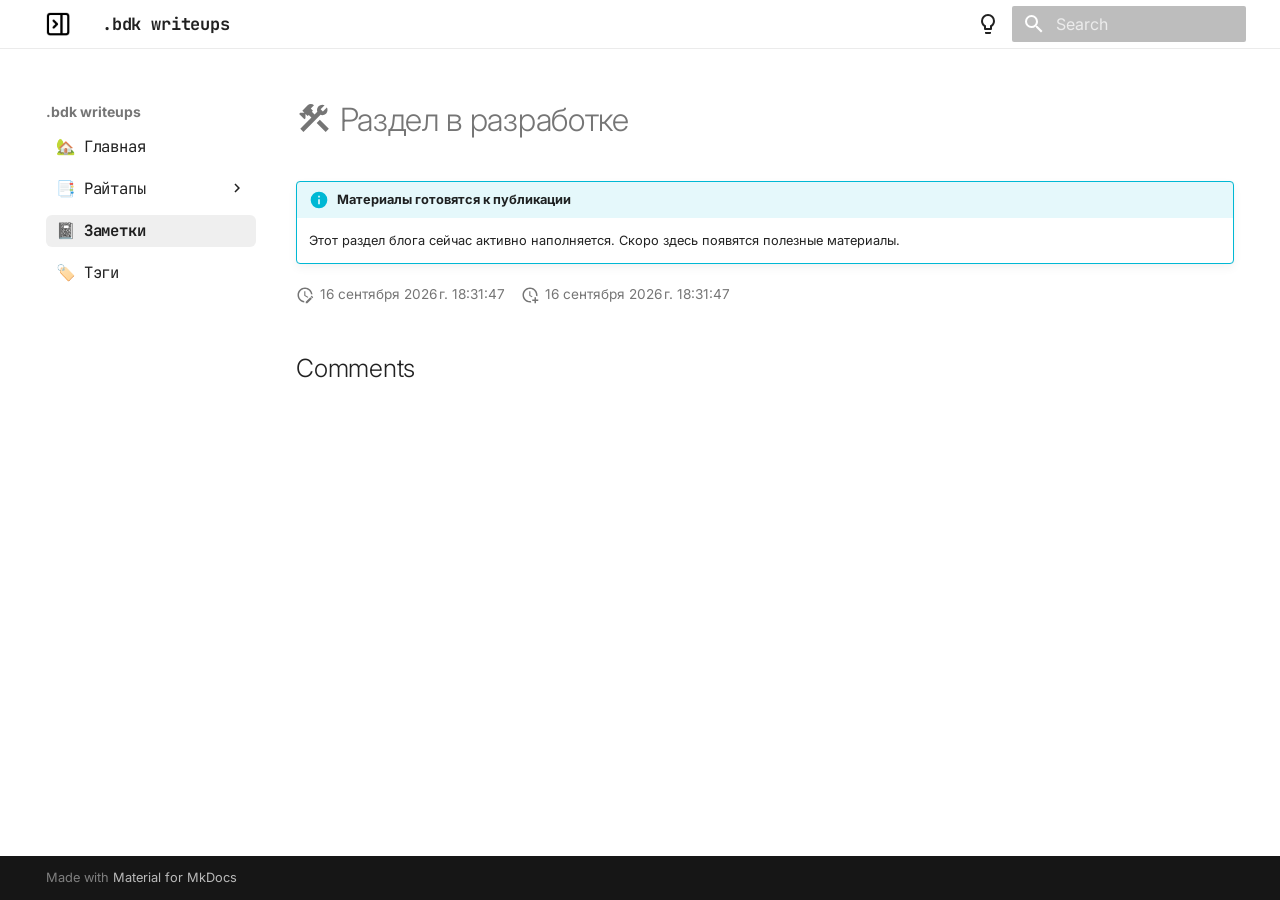
==== commit a524f6e9: "Deployed 422cf9f with MkDocs version: 1.6.1" ====
--- a/notes/index.html
+++ b/notes/index.html
@@ -364,9 +364,11 @@
   
   
     <li class="md-nav__item">
-      <a href="../Windows/administrator.md" class="md-nav__link">
-        
-  
+      <a href="../windows/administrator/" class="md-nav__link">
+        
+  
+  
+    <svg xmlns="http://www.w3.org/2000/svg" viewBox="0 0 24 24"><path d="m22.51 6.457.001-.013a.89.89 0 0 0-.271-.638l-.027-.024q-.028-.025-.057-.048-.03-.022-.06-.04l-.029-.02-9.61-5.547a.89.89 0 0 0-.922.004L1.933 5.674l-.03.02-.023.014-.02.015a1 1 0 0 0-.147.134l-.003.003a.9.9 0 0 0-.221.584v.014l-.001.027v11.07c0 .328.18.63.469.784l9.599 5.542.023.011a1 1 0 0 0 .166.07l.04.01.072.015q.018.004.035.006a.8.8 0 0 0 .216 0q.018-.002.035-.006l.072-.014.04-.012.064-.022a1 1 0 0 0 .102-.047l.023-.011 9.599-5.542a.89.89 0 0 0 .469-.784V6.478zM5.255 6.082l6.537-3.774a.42.42 0 0 1 .418 0l6.537 3.774a.418.418 0 0 1 0 .725l-6.537 3.774a.42.42 0 0 1-.418 0L5.254 6.807a.418.418 0 0 1 0-.725m5.614 14.345a.417.417 0 0 1-.626.361l-6.524-3.766a.42.42 0 0 1-.209-.361V9.127a.417.417 0 0 1 .626-.361l6.524 3.766a.42.42 0 0 1 .209.362zm9.623-3.766a.42.42 0 0 1-.209.36l-6.524 3.767a.417.417 0 0 1-.626-.36v-7.533c0-.15.08-.287.209-.362l6.524-3.766a.417.417 0 0 1 .626.36z"></path></svg>
   
   <span class="md-ellipsis">
     
@@ -641,6 +643,21 @@
 
 
 
+  <h2 id="__comments">Comments</h2>
+
+  <script src="https://giscus.app/client.js" data-repo="bdk44/bdk44.github.io" data-repo-id="R_kgDOUdPNBg" data-category="Announcements" data-category-id="DIC_kwDOUdPNBs4DFytB" data-mapping="pathname" data-strict="0" data-reactions-enabled="1" data-emit-metadata="0" data-input-position="bottom" data-theme="preferred_color_scheme" data-lang="ru" crossorigin="anonymous" async="">
+  </script>
+
+  <!-- Автоматическая смена темы комментариев при переключении темы сайта -->
+  <script>
+    var giscus = document.querySelector("script[src*='giscus']")
+    var palette = __md_get("__palette")
+    if (palette && typeof palette.color === "object") {
+      var theme = palette.color.scheme === "slate" ? "dark" : "light"
+      giscus.setAttribute("data-theme", theme)
+    }
+  </script>
+
                 
               </article>
             </div>
